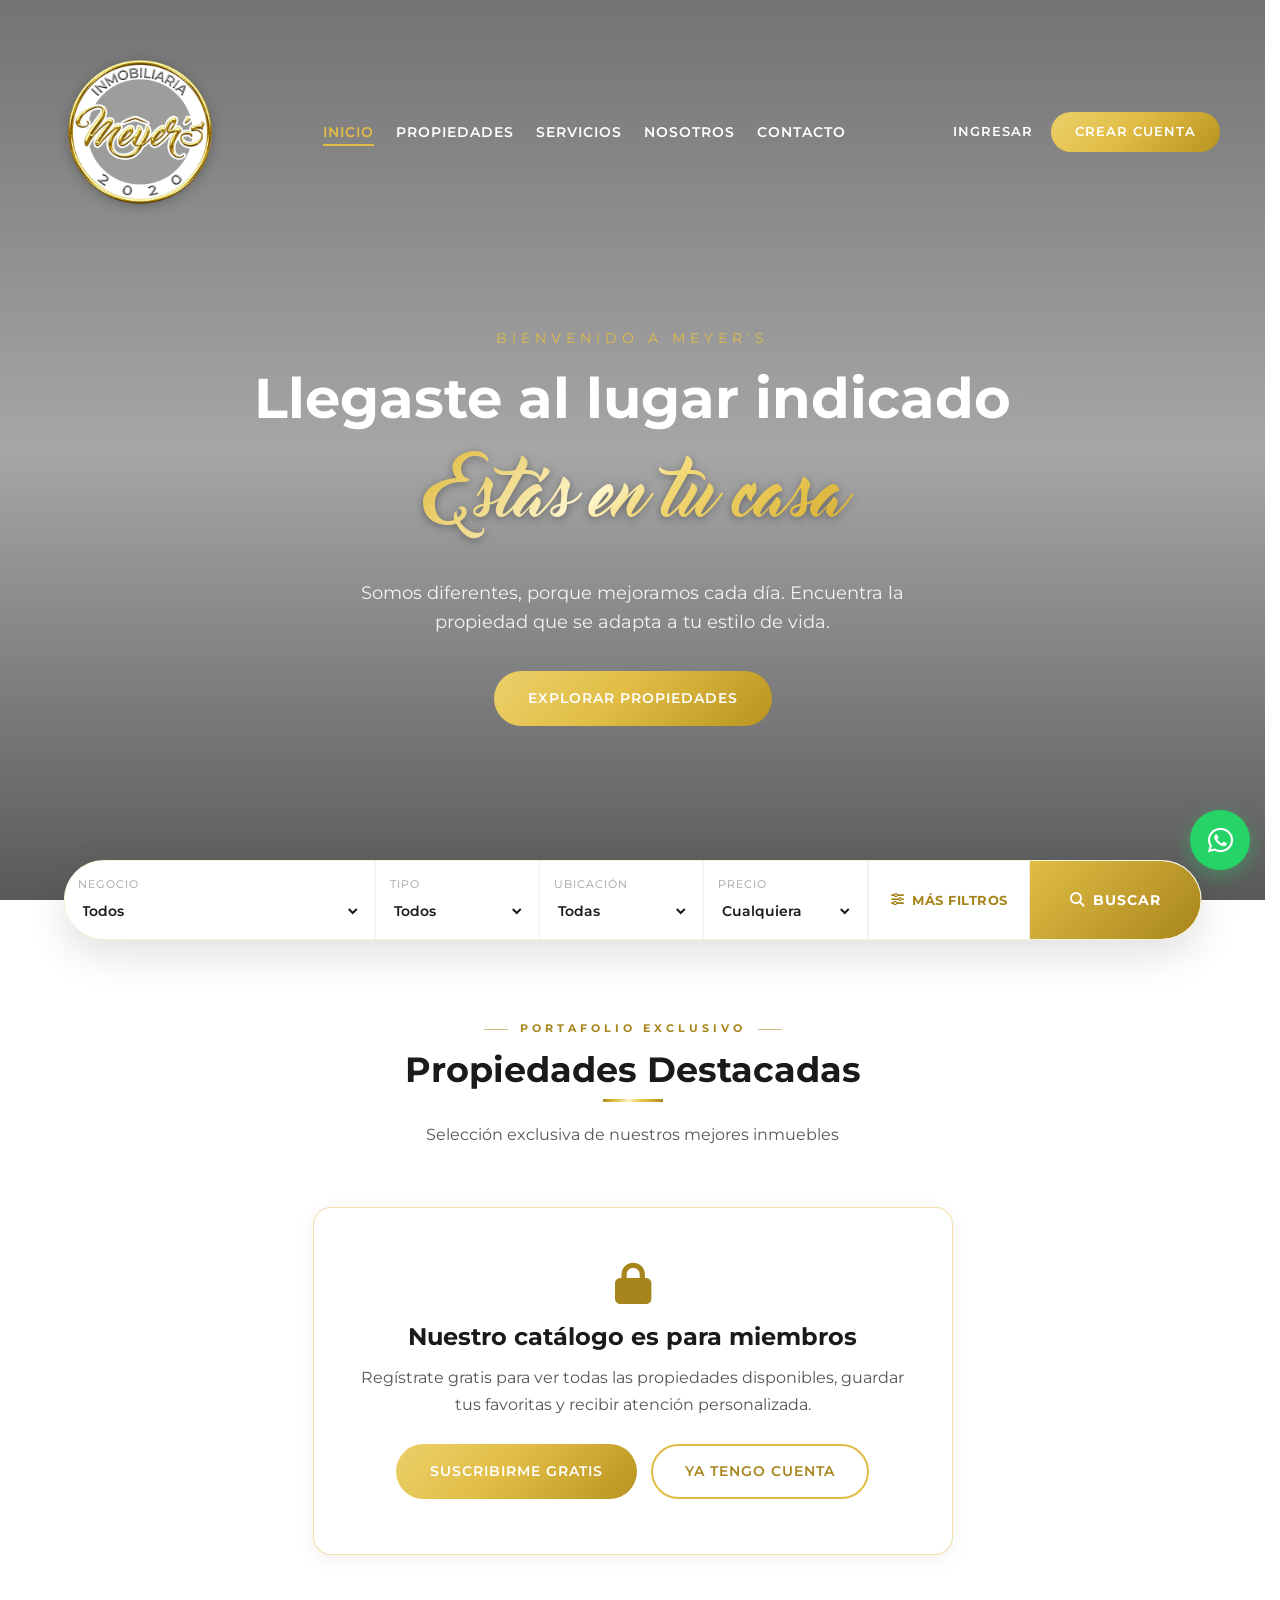
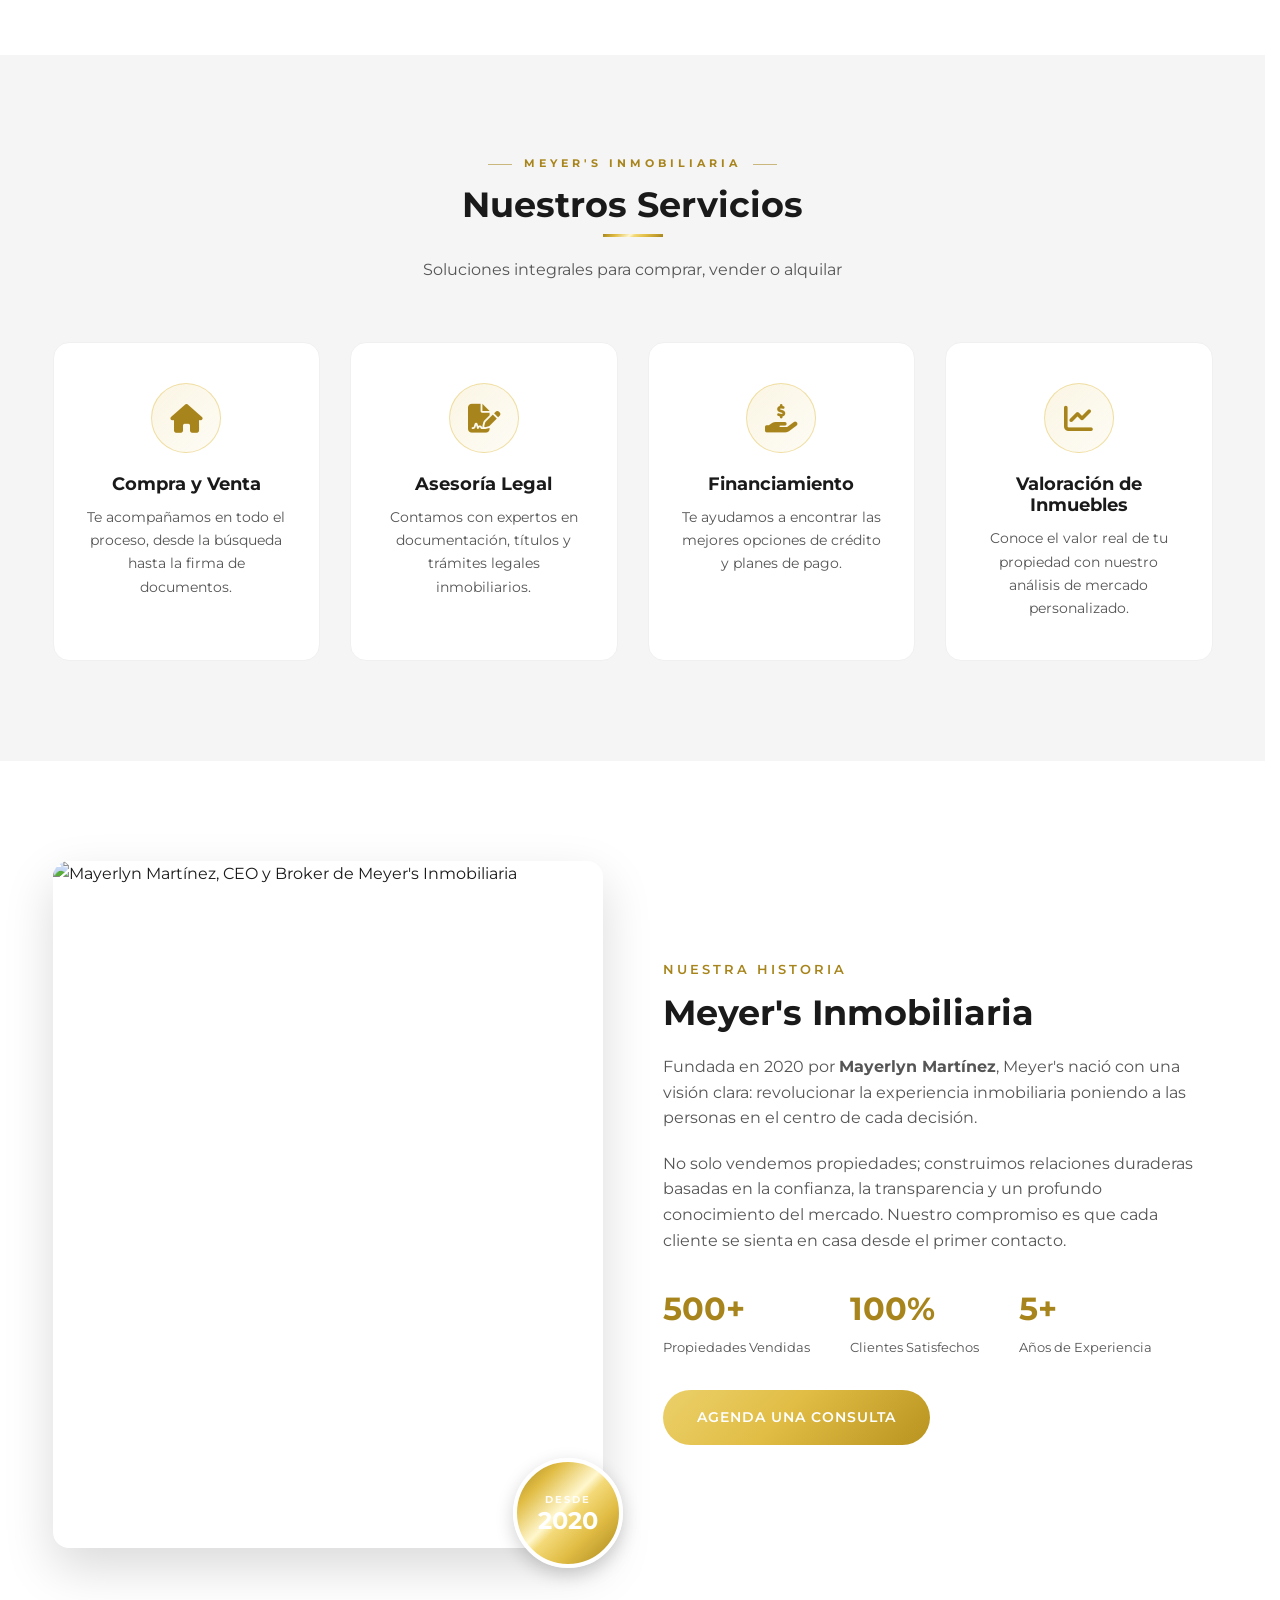
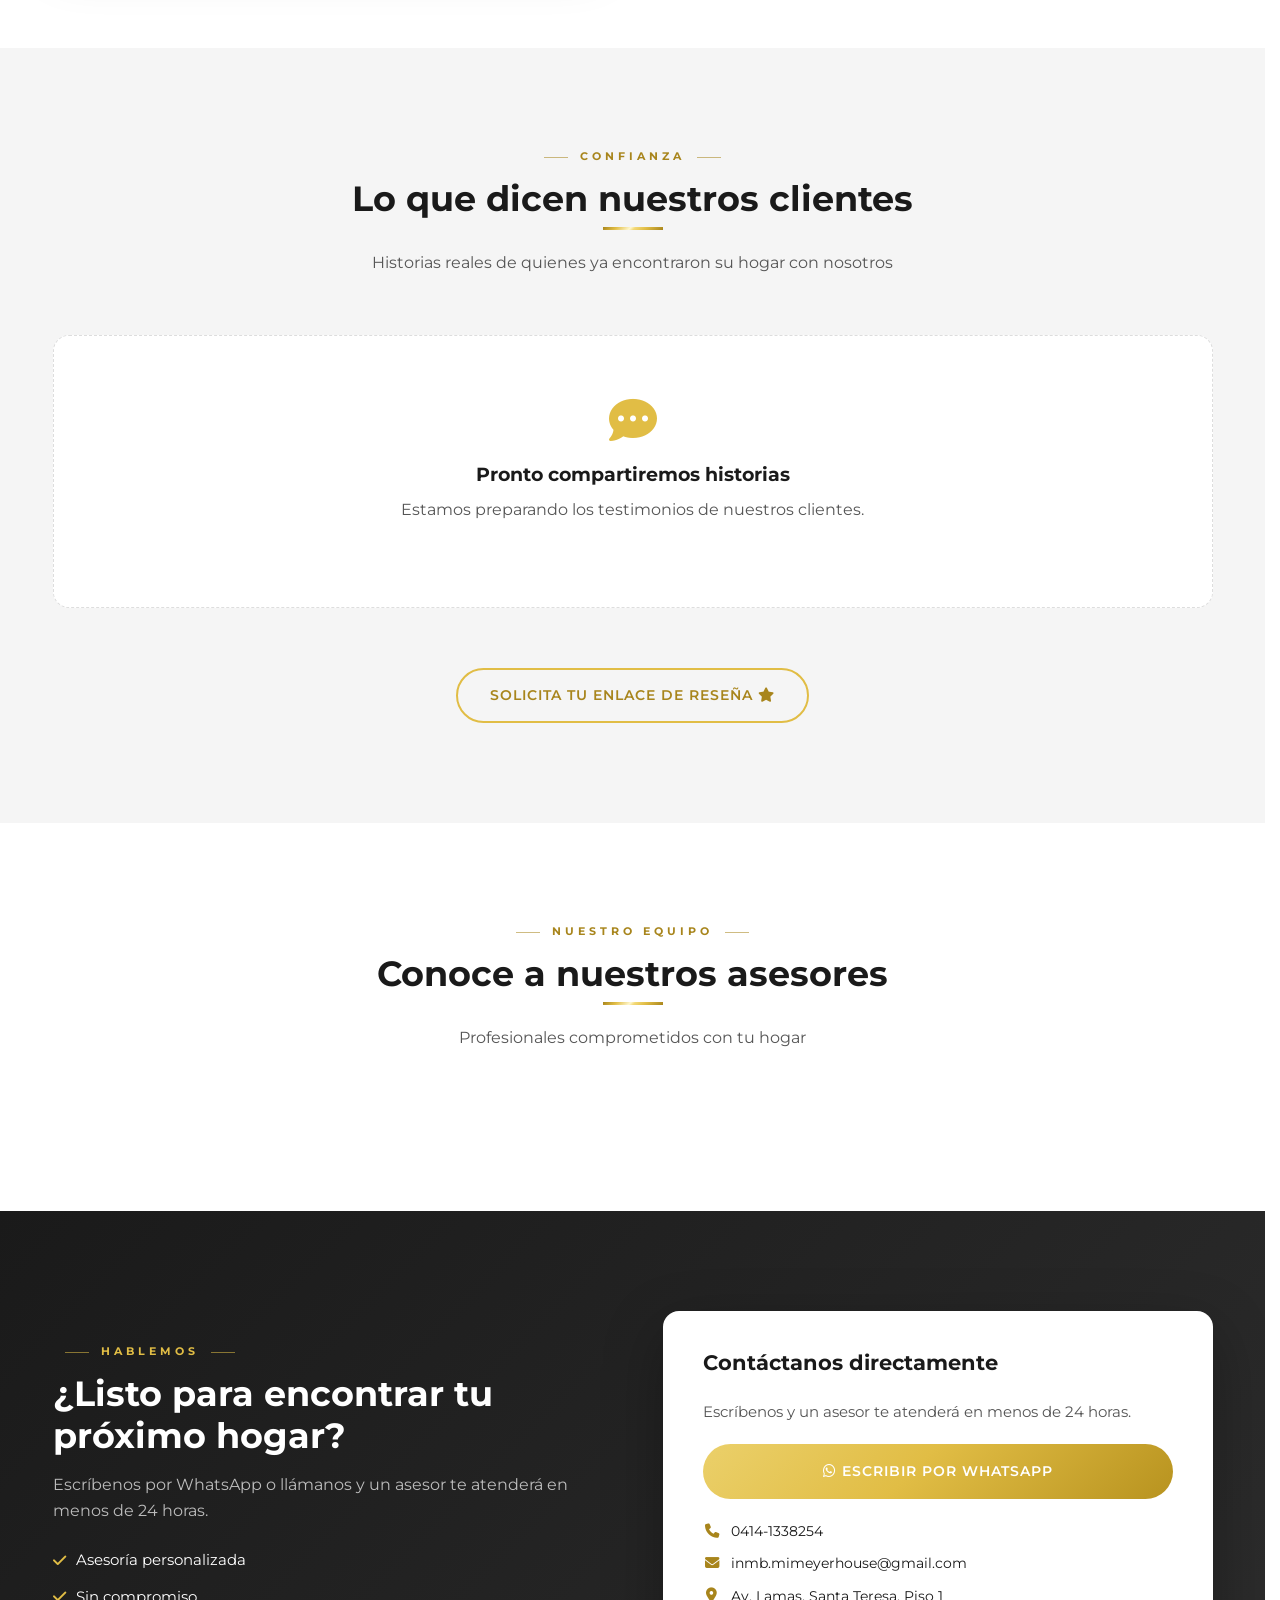
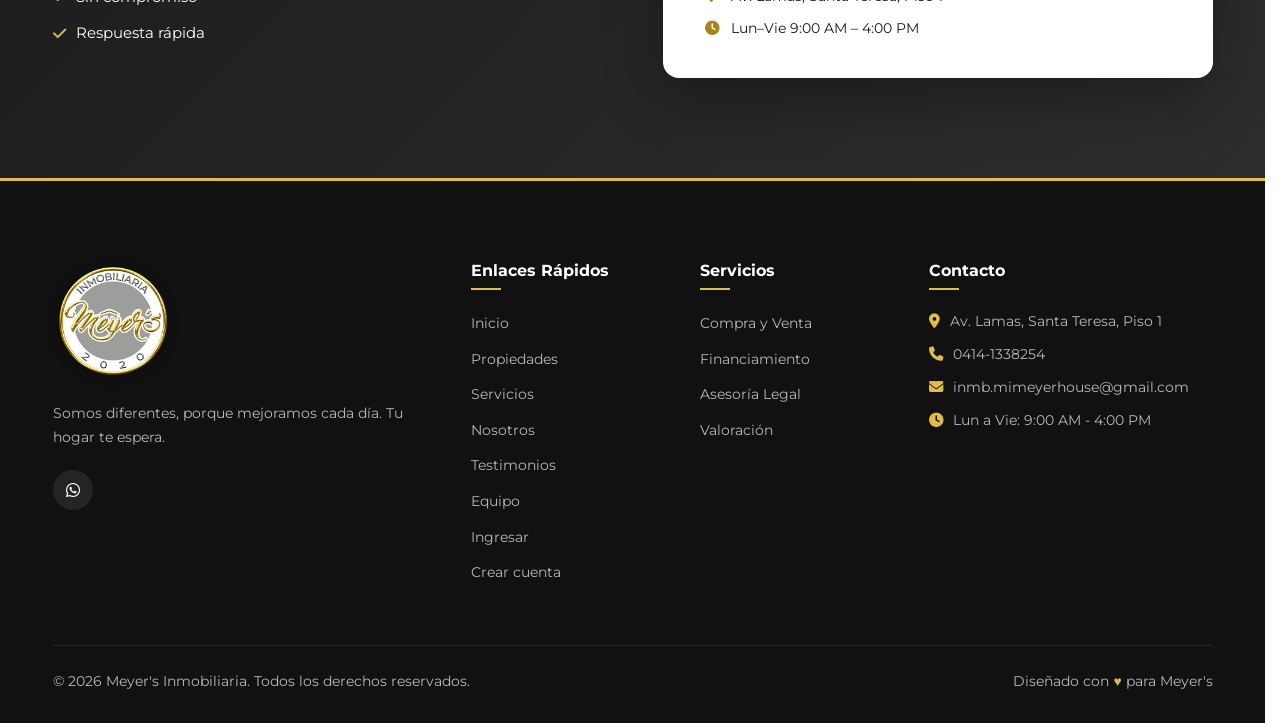
==== index.html @ 18fce507 "Filtro Negocio: mostrar el texto completo 'Alquiler con opcion a compra' sin cortes" ====
<!DOCTYPE html>
<html lang="es">
<head>
    <meta charset="UTF-8">
    <meta name="viewport" content="width=device-width, initial-scale=1.0">
    <meta name="theme-color" content="#1A1A1A">
    <meta name="description" id="metaDescription" content="Meyer's Inmobiliaria — Somos diferentes, porque mejoramos cada día. Compra, venta y alquiler de propiedades con asesoría personalizada, financiamiento y valoración de inmuebles.">
    <meta name="author" content="Meyer's Inmobiliaria">

    <!-- Open Graph / vista previa al compartir (WhatsApp, redes) -->
    <meta property="og:type" content="website">
    <meta property="og:site_name" content="Meyer's Inmobiliaria">
    <meta property="og:title" id="ogTitle" content="Meyer's Inmobiliaria | Bienes Raíces">
    <meta property="og:description" id="ogDescription" content="Encuentra la propiedad que se adapta a tu estilo de vida. Asesoría personalizada y respuesta en menos de 24 horas.">
    <meta property="og:locale" content="es_VE">
    <meta property="og:url" content="https://meyers-mu.vercel.app/">
    <meta property="og:image" content="https://meyers-mu.vercel.app/img/og-image.png">
    <meta property="og:image:width" content="1200">
    <meta property="og:image:height" content="630">
    <meta property="og:image:alt" content="Meyer's Inmobiliaria">
    <meta name="twitter:card" content="summary_large_image">
    <meta name="twitter:title" content="Meyer's Inmobiliaria | Bienes Raíces">
    <meta name="twitter:description" content="Encuentra la propiedad que se adapta a tu estilo de vida.">
    <meta name="twitter:image" content="https://meyers-mu.vercel.app/img/og-image.png">
    <link rel="canonical" href="https://meyers-mu.vercel.app/">

    <title>Meyer's Inmobiliaria | Bienes Raíces</title>

    <!-- Favicon y app instalable (PWA) -->
    <link rel="icon" type="image/png" href="img/favicon.png">
    <link rel="apple-touch-icon" href="img/apple-touch-icon.png">
    <link rel="manifest" href="manifest.json">
    <meta name="mobile-web-app-capable" content="yes">
    <meta name="apple-mobile-web-app-capable" content="yes">
    <meta name="apple-mobile-web-app-status-bar-style" content="black-translucent">
    <meta name="apple-mobile-web-app-title" content="Meyer's">

    <!-- Rendimiento: precargar fuente e imagen principal -->
    <link rel="preload" href="fonts/Montserrat-Variable.woff2" as="font" type="font/woff2" crossorigin>
    <link rel="preload" href="fonts/MasterOfBreak.ttf" as="font" type="font/ttf" crossorigin>
    <link rel="preload" as="image" href="https://images.unsplash.com/photo-1600596542815-ffad4c1539a9?auto=format&fit=crop&w=1920&q=80">

    <!-- Tipografías locales de marca: Master Of Break + Montserrat (ver styles.css) -->

    <!-- Iconos de Font Awesome -->
    <link rel="stylesheet" href="https://cdnjs.cloudflare.com/ajax/libs/font-awesome/6.4.0/css/all.min.css">

    <link rel="stylesheet" href="styles.css">
    <link rel="stylesheet" href="app.css">
</head>
<body>

    <a class="skip-link" href="#inicio">Saltar al contenido principal</a>

    <!-- ==================== NAVEGACIÓN ==================== -->
    <nav class="navbar" id="navbar" aria-label="Navegación principal">
        <div class="nav-container">
            <a href="#inicio" class="nav-logo" aria-label="Meyer's Inmobiliaria - Inicio">
                <img src="img/logo-meyer.png" alt="" class="brand-badge" width="64" height="64">
            </a>
            <ul class="nav-menu" id="navMenu">
                <li><a href="#inicio" class="nav-link">Inicio</a></li>
                <li><a href="#propiedades" class="nav-link">Propiedades</a></li>
                <li><a href="#servicios" class="nav-link">Servicios</a></li>
                <li><a href="#nosotros" class="nav-link">Nosotros</a></li>
                <li><a href="#contacto" class="nav-link">Contacto</a></li>
            </ul>
            <div class="nav-actions">
                <div id="authArea">
                    <a class="nav-auth-link" href="login.html">Ingresar</a>
                    <a class="nav-auth-link nav-auth-primary" href="registro.html">Crear cuenta</a>
                </div>
                <button class="hamburger" id="hamburger" aria-label="Abrir menú" aria-controls="navMenu" aria-expanded="false">
                    <span></span><span></span><span></span>
                </button>
            </div>
        </div>
    </nav>
    <script>
        /* Evita el "pestañeo" del botón Crear cuenta si ya hay sesión iniciada */
        try {
            var _claves = Object.keys(sessionStorage).concat(Object.keys(localStorage));
            if (_claves.some(function (k) { return k.indexOf('-auth-token') > -1; })) {
                var _area = document.getElementById('authArea');
                if (_area) _area.innerHTML = '';
            }
        } catch (e) { /* ignorar */ }
    </script>
    <div class="nav-overlay" id="navOverlay" hidden></div>

    <!-- ==================== HERO SECTION ==================== -->
    <header class="hero" id="inicio">
        <div class="hero-overlay"></div>
        <div class="hero-content">
            <p class="hero-subtitle" id="heroSubtitulo">Bienvenido a Meyer's</p>
            <h1 class="hero-title" id="heroTitulo">Llegaste al lugar indicado</h1>
            <p class="hero-slogan" id="heroSlogan">Estás en tu casa</p>
            <p class="hero-text" id="heroTexto">Somos diferentes, porque mejoramos cada día. Encuentra la propiedad que se adapta a tu estilo de vida.</p>
            <a href="#propiedades" class="btn btn-primary" id="heroCta">Explorar Propiedades</a>
        </div>

        <!-- Buscador Flotante -->
        <div class="search-container">
            <form class="search-form" id="searchForm" role="search" aria-label="Buscar propiedades">
                <div class="search-group">
                    <label for="operacion">Negocio</label>
                    <select id="operacion" name="operacion">
                        <option value="">Todos</option>
                        <option value="venta">Venta</option>
                        <option value="alquiler">Alquiler</option>
                        <option value="alquiler-con-opcion-a-compra">Alquiler con opción a compra</option>
                        <option value="traspaso">Traspaso</option>
                    </select>
                </div>
                <div class="search-group">
                    <label for="tipo">Tipo</label>
                    <select id="tipo" name="tipo">
                        <option value="">Todos</option>
                        <option value="casa">Casa</option>
                        <option value="apartamento">Apartamento</option>
                        <option value="terreno">Terreno</option>
                        <option value="local-comercial">Local Comercial</option>
                    </select>
                </div>
                <div class="search-group">
                    <label for="ubicacion">Ubicación</label>
                    <select id="ubicacion" name="ubicacion">
                        <option value="">Todas</option>
                    </select>
                </div>
                <div class="search-group">
                    <label for="precio">Precio</label>
                    <select id="precio" name="precio">
                        <option value="" data-min="" data-max="">Cualquiera</option>
                        <option value="hasta-50000" data-min="0" data-max="50000">Hasta $50,000</option>
                        <option value="50000-100000" data-min="50000" data-max="100000">$50,000 - $100,000</option>
                        <option value="100000-200000" data-min="100000" data-max="200000">$100,000 - $200,000</option>
                        <option value="200000-plus" data-min="200000" data-max="">Más de $200,000</option>
                    </select>
                </div>
                <button type="button" class="btn-more-filters" id="btnMoreFilters" aria-haspopup="dialog" aria-controls="filtersOverlay">
                    <i class="fas fa-sliders-h" aria-hidden="true"></i>
                    <span>Más filtros</span>
                    <span class="filters-badge" id="filtersBadge" hidden>0</span>
                </button>
                <button type="submit" class="btn btn-search">
                    <i class="fas fa-search" aria-hidden="true"></i> Buscar
                </button>
            </form>
        </div>
    </header>

    <!-- ==================== PROPIEDADES DESTACADAS ==================== -->
    <section class="section section-properties" id="propiedades">
        <div class="container">
            <div class="section-header reveal">
                <span class="brand-tag" id="propTag">Portafolio Exclusivo</span>
                <h2 class="section-title" id="propTitulo">Propiedades Destacadas</h2>
                <p class="section-subtitle" id="propSubtitulo">Selección exclusiva de nuestros mejores inmuebles</p>
            </div>

            <!-- Mensaje para visitantes sin cuenta -->
            <div class="catalog-gate" id="catalogGate" hidden>
                <i class="fas fa-lock" aria-hidden="true"></i>
                <h3>Nuestro catálogo es para miembros</h3>
                <p>Regístrate gratis para ver todas las propiedades disponibles, guardar tus favoritas y recibir atención personalizada.</p>
                <div class="catalog-gate-actions">
                    <a href="registro.html" class="btn btn-primary">Suscribirme gratis</a>
                    <a href="login.html" class="btn btn-outline">Ya tengo cuenta</a>
                </div>
            </div>

            <div class="results-bar" id="resultsBar">
                <p class="results-count" id="resultsCount" aria-live="polite"></p>
                <button type="button" class="btn-clear" id="clearFilters" hidden>
                    <i class="fas fa-times" aria-hidden="true"></i> Limpiar filtros
                </button>
            </div>

            <div class="properties-grid" id="propertiesGrid">
                <!-- Las tarjetas de propiedades se generan con JavaScript -->
            </div>

            <div class="section-footer" id="viewAllWrapper">
                <button type="button" class="btn btn-outline" id="viewAllBtn">Ver todas las propiedades</button>
            </div>
        </div>
    </section>

    <!-- ==================== SERVICIOS ==================== -->
    <section class="section section-alt" id="servicios">
        <div class="container">
            <div class="section-header reveal">
                <span class="brand-tag" id="servTag">Meyer's Inmobiliaria</span>
                <h2 class="section-title" id="servTitulo">Nuestros Servicios</h2>
                <p class="section-subtitle" id="servSubtitulo">Soluciones integrales para comprar, vender o alquilar</p>
            </div>

            <div class="services-grid" id="servicesGrid">
                <div class="service-card reveal">
                    <div class="service-icon"><i class="fas fa-home" aria-hidden="true"></i></div>
                    <h3>Compra y Venta</h3>
                    <p>Te acompañamos en todo el proceso, desde la búsqueda hasta la firma de documentos.</p>
                </div>
                <div class="service-card reveal">
                    <div class="service-icon"><i class="fas fa-file-signature" aria-hidden="true"></i></div>
                    <h3>Asesoría Legal</h3>
                    <p>Contamos con expertos en documentación, títulos y trámites legales inmobiliarios.</p>
                </div>
                <div class="service-card reveal">
                    <div class="service-icon"><i class="fas fa-hand-holding-usd" aria-hidden="true"></i></div>
                    <h3>Financiamiento</h3>
                    <p>Te ayudamos a encontrar las mejores opciones de crédito y planes de pago.</p>
                </div>
                <div class="service-card reveal">
                    <div class="service-icon"><i class="fas fa-chart-line" aria-hidden="true"></i></div>
                    <h3>Valoración de Inmuebles</h3>
                    <p>Conoce el valor real de tu propiedad con nuestro análisis de mercado personalizado.</p>
                </div>
            </div>
        </div>
    </section>

    <!-- ==================== NOSOTROS (CEO) ==================== -->
    <section class="section" id="nosotros">
        <div class="container">
            <div class="about-container">
                <div class="about-image reveal">
                    <!-- Reemplazar con foto de la CEO (Mayerlyn Martínez) -->
                    <img id="aboutImage" src="https://images.unsplash.com/photo-1573496359142-b8d87734a5a2?auto=format&fit=crop&w=800&q=80" alt="Mayerlyn Martínez, CEO y Broker de Meyer's Inmobiliaria" loading="lazy" decoding="async">
                    <div class="about-badge">
                        <span class="badge-label" id="aboutBadgeLabel">Desde</span>
                        <span class="badge-year" id="aboutBadgeYear">2020</span>
                    </div>
                </div>
                <div class="about-content reveal">
                    <span class="about-tag" id="aboutTag">Nuestra Historia</span>
                    <h2 class="section-title-left" id="aboutTitle">Meyer's Inmobiliaria</h2>
                    <div id="aboutText">
                        <p class="about-text">
                            Fundada en 2020 por <strong>Mayerlyn Martínez</strong>, Meyer's nació con una visión clara: revolucionar la experiencia inmobiliaria poniendo a las personas en el centro de cada decisión.
                        </p>
                        <p class="about-text">
                            No solo vendemos propiedades; construimos relaciones duraderas basadas en la confianza, la transparencia y un profundo conocimiento del mercado. Nuestro compromiso es que cada cliente se sienta en casa desde el primer contacto.
                        </p>
                    </div>
                    <div class="about-stats">
                        <div class="stat">
                            <span class="stat-number" id="stat1Numero">500+</span>
                            <span class="stat-label" id="stat1Etiqueta">Propiedades Vendidas</span>
                        </div>
                        <div class="stat">
                            <span class="stat-number" id="stat2Numero">100%</span>
                            <span class="stat-label" id="stat2Etiqueta">Clientes Satisfechos</span>
                        </div>
                        <div class="stat">
                            <span class="stat-number" id="stat3Numero">5+</span>
                            <span class="stat-label" id="stat3Etiqueta">Años de Experiencia</span>
                        </div>
                    </div>
                    <a href="#contacto" class="btn btn-primary">Agenda una consulta</a>
                </div>
            </div>
        </div>
    </section>

    <!-- ==================== TESTIMONIOS ==================== -->
    <section class="section section-alt" id="testimonios">
        <div class="container">
            <div class="section-header reveal">
                <span class="brand-tag" id="testTag">Confianza</span>
                <h2 class="section-title" id="testTitulo">Lo que dicen nuestros clientes</h2>
                <p class="section-subtitle" id="testSubtitulo">Historias reales de quienes ya encontraron su hogar con nosotros</p>
            </div>
            <div class="testimonials-slider" id="testimonialsSlider" aria-label="Testimonios de clientes">
                <!-- Testimonios generados con JS -->
            </div>
            <div class="slider-dots" id="sliderDots"></div>
            <div class="testimonials-cta">
                <a href="#" data-whatsapp-resena class="btn btn-outline" target="_blank" rel="noopener">Solicita tu enlace de reseña <i class="fas fa-star" aria-hidden="true"></i></a>
            </div>
        </div>
    </section>

    <!-- ==================== EQUIPO ==================== -->
    <section class="section" id="equipo">
        <div class="container">
            <div class="section-header reveal">
                <span class="brand-tag" id="teamTag">Nuestro Equipo</span>
                <h2 class="section-title" id="teamTitulo">Conoce a nuestros asesores</h2>
                <p class="section-subtitle" id="teamSubtitulo">Profesionales comprometidos con tu hogar</p>
            </div>
            <div class="team-grid" id="equipoGrid"></div>
        </div>
    </section>

    <!-- ==================== CTA CONTACTO ==================== -->
    <section class="section section-cta" id="contacto">
        <div class="container">
            <div class="cta-container">
                <div class="cta-content reveal">
                    <span class="brand-tag on-dark" id="ctaTag">Hablemos</span>
                    <h2 class="cta-title" id="ctaTitulo">¿Listo para encontrar tu próximo hogar?</h2>
                    <p class="cta-text" id="ctaTexto">Escríbenos por WhatsApp o llámanos y un asesor te atenderá en menos de 24 horas.</p>
                    <ul class="cta-benefits">
                        <li><i class="fas fa-check" aria-hidden="true"></i> Asesoría personalizada</li>
                        <li><i class="fas fa-check" aria-hidden="true"></i> Sin compromiso</li>
                        <li><i class="fas fa-check" aria-hidden="true"></i> Respuesta rápida</li>
                    </ul>
                </div>
                <div class="cta-form-wrapper reveal">
                    <div class="contact-form contact-direct">
                        <h3>Contáctanos directamente</h3>
                        <p class="contact-direct-text">Escríbenos y un asesor te atenderá en menos de 24 horas.</p>
                        <a href="#" class="btn btn-primary btn-block" data-whatsapp>
                            <i class="fab fa-whatsapp" aria-hidden="true"></i> Escribir por WhatsApp
                        </a>
                        <div class="contact-direct-links">
                            <a href="#" data-phone><i class="fas fa-phone" aria-hidden="true"></i> <span id="contactoTelefono">0414-1338254</span></a>
                            <a href="#" data-email><i class="fas fa-envelope" aria-hidden="true"></i> <span id="contactoEmail">inmb.mimeyerhouse@gmail.com</span></a>
                            <p><i class="fas fa-location-dot" aria-hidden="true"></i> <span id="contactoDireccion">Av. Lamas, Santa Teresa, Piso 1</span></p>
                            <p><i class="fas fa-clock" aria-hidden="true"></i> <span id="contactoHorario">Lun–Vie 9:00 AM – 4:00 PM</span></p>
                        </div>
                    </div>
                </div>
            </div>
        </div>
    </section>

    <!-- ==================== FOOTER ==================== -->
    <footer class="footer">
        <div class="container">
            <div class="footer-grid">
                <div class="footer-col">
                    <div class="footer-logo">
                        <img src="img/logo-meyer.png" alt="Meyer's Inmobiliaria" class="brand-badge brand-badge--footer" width="120" height="120" loading="lazy" decoding="async">
                    </div>
                    <p class="footer-desc" id="footerDesc">Somos diferentes, porque mejoramos cada día. Tu hogar te espera.</p>
                    <div class="social-links">
                        <a href="#" aria-label="Instagram" rel="noopener" id="socialInstagram" hidden><i class="fab fa-instagram" aria-hidden="true"></i></a>
                        <a href="#" aria-label="Facebook" rel="noopener" id="socialFacebook" hidden><i class="fab fa-facebook-f" aria-hidden="true"></i></a>
                        <a href="#" aria-label="WhatsApp" rel="noopener" id="socialWhatsapp" data-whatsapp><i class="fab fa-whatsapp" aria-hidden="true"></i></a>
                        <a href="#" aria-label="LinkedIn" rel="noopener" id="socialLinkedin" hidden><i class="fab fa-linkedin-in" aria-hidden="true"></i></a>
                    </div>
                </div>
                <div class="footer-col">
                    <h4>Enlaces Rápidos</h4>
                    <ul>
                        <li><a href="#inicio">Inicio</a></li>
                        <li><a href="#propiedades">Propiedades</a></li>
                        <li><a href="#servicios">Servicios</a></li>
                        <li><a href="#nosotros">Nosotros</a></li>
                        <li><a href="#testimonios">Testimonios</a></li>
                        <li><a href="#equipo">Equipo</a></li>
                        <li><a href="login.html">Ingresar</a></li>
                        <li><a href="registro.html">Crear cuenta</a></li>
                    </ul>
                </div>
                <div class="footer-col">
                    <h4>Servicios</h4>
                    <ul>
                        <li><a href="#servicios">Compra y Venta</a></li>
                        <li><a href="#servicios">Financiamiento</a></li>
                        <li><a href="#servicios">Asesoría Legal</a></li>
                        <li><a href="#servicios">Valoración</a></li>
                    </ul>
                </div>
                <div class="footer-col">
                    <h4>Contacto</h4>
                    <ul class="footer-contact">
                        <li><i class="fas fa-map-marker-alt" aria-hidden="true"></i> <span id="footerDireccion">Av. Lamas, Santa Teresa, Piso 1</span></li>
                        <li><i class="fas fa-phone" aria-hidden="true"></i> <a href="tel:+584141338254" data-phone id="footerTelefono">0414-1338254</a></li>
                        <li><i class="fas fa-envelope" aria-hidden="true"></i> <a href="mailto:inmb.mimeyerhouse@gmail.com" data-email id="footerEmail">inmb.mimeyerhouse@gmail.com</a></li>
                        <li><i class="fas fa-clock" aria-hidden="true"></i> <span id="footerHorario">Lun a Vie: 9:00 AM - 4:00 PM</span></li>
                    </ul>
                </div>
            </div>
            <div class="footer-bottom">
                <p>&copy; <span id="year">2026</span> Meyer's Inmobiliaria. Todos los derechos reservados.</p>
                <p>Diseñado con <span class="heart" aria-label="amor">&hearts;</span> para Meyer's</p>
            </div>
        </div>
    </footer>

    <!-- Botón Flotante de WhatsApp -->
    <a href="https://wa.me/584141338254" class="whatsapp-float" target="_blank" rel="noopener noreferrer" aria-label="Contactar por WhatsApp" data-whatsapp>
        <i class="fab fa-whatsapp" aria-hidden="true"></i>
    </a>

    <!-- Botón Flotante de Favoritos -->
    <a href="cuenta.html" class="favorites-float" id="favoritesFloat" hidden aria-label="Ver mis favoritos">
        <i class="fas fa-heart" aria-hidden="true"></i>
        <span class="fav-count" id="favCount">0</span>
    </a>

    <!-- Botón Volver Arriba -->
    <button type="button" class="back-to-top" id="backToTop" aria-label="Volver arriba" hidden>
        <i class="fas fa-arrow-up" aria-hidden="true"></i>
    </button>

    <!-- ==================== MODAL DE PROPIEDAD ==================== -->
    <div class="modal-overlay" id="propertyModal" hidden>
        <div class="modal" role="dialog" aria-modal="true" aria-labelledby="modalTitle">
            <button type="button" class="modal-close" id="modalClose" aria-label="Cerrar detalle de la propiedad">
                <i class="fas fa-times" aria-hidden="true"></i>
            </button>
            <div class="modal-body" id="modalBody"></div>
        </div>
    </div>

    <!-- ==================== MODAL DE FILTROS AVANZADOS ==================== -->
    <div class="filters-overlay" id="filtersOverlay" hidden>
        <div class="filters-modal" role="dialog" aria-modal="true" aria-labelledby="filtersTitle">
            <button type="button" class="filters-close" id="filtersClose" aria-label="Cerrar filtros">
                <i class="fas fa-times" aria-hidden="true"></i>
            </button>
            <span class="filters-tag">Búsqueda avanzada</span>
            <h2 id="filtersTitle">Más filtros</h2>
            <p class="filters-sub">Todos son opcionales. Elige solo lo que necesites.</p>

            <div class="filters-grid">
                <div class="filters-field">
                    <label for="zona">Zona</label>
                    <select id="zona"><option value="">Cualquiera</option></select>
                </div>
                <div class="filters-field">
                    <label for="habitaciones">Habitaciones</label>
                    <select id="habitaciones">
                        <option value="">Cualquiera</option>
                        <option value="1">1 o más</option>
                        <option value="2">2 o más</option>
                        <option value="3">3 o más</option>
                        <option value="4">4 o más</option>
                    </select>
                </div>
                <div class="filters-field">
                    <label for="banos">Baños</label>
                    <select id="banos">
                        <option value="">Cualquiera</option>
                        <option value="1">1 o más</option>
                        <option value="2">2 o más</option>
                        <option value="3">3 o más</option>
                    </select>
                </div>
                <div class="filters-field">
                    <label for="area">Área (m²)</label>
                    <select id="area">
                        <option value="">Cualquiera</option>
                        <option value="0-80" data-min="0" data-max="80">Hasta 80 m²</option>
                        <option value="80-120" data-min="80" data-max="120">80 – 120 m²</option>
                        <option value="120-200" data-min="120" data-max="200">120 – 200 m²</option>
                        <option value="200-500" data-min="200" data-max="500">200 – 500 m²</option>
                        <option value="500-plus" data-min="500" data-max="">Más de 500 m²</option>
                    </select>
                </div>
                <div class="filters-field">
                    <label for="caracteristica">Característica</label>
                    <select id="caracteristica"><option value="">Cualquiera</option></select>
                </div>
                <div class="filters-field">
                    <label for="orden">Ordenar por</label>
                    <select id="orden">
                        <option value="">Más recientes</option>
                        <option value="precio-asc">Precio: menor a mayor</option>
                        <option value="precio-desc">Precio: mayor a menor</option>
                        <option value="area-desc">Área: mayor a menor</option>
                    </select>
                </div>
                <label class="filters-check">
                    <input type="checkbox" id="soloDestacadas">
                    <span>Solo propiedades destacadas</span>
                </label>
            </div>

            <div class="filters-actions">
                <button type="button" class="btn btn-outline" id="filtersClear">Limpiar filtros</button>
                <button type="button" class="btn btn-primary" id="filtersApply">Aplicar filtros</button>
            </div>
        </div>
    </div>

    <noscript>
        <p style="padding: 100px 20px; text-align: center; font-family: sans-serif;">
            Para ver las propiedades necesitas activar JavaScript en tu navegador.
        </p>
    </noscript>

    <script src="https://cdn.jsdelivr.net/npm/@supabase/supabase-js@2/dist/umd/supabase.js" defer></script>
    <script src="config.js" defer></script>
    <script src="supabase-client.js" defer></script>
    <script src="auth.js" defer></script>
    <script src="script.js" defer></script>
</body>
</html>
---- styles.css ----
/* ============================================
   MEYER'S REAL ESTATE — HOJA DE ESTILOS
   Paleta y tipografías según el Manual de Identidad
   ============================================ */

/* ============================================
   VARIABLES DE MARCA
   ============================================ */
:root {
    /* ===== Colores de identidad (Manual de Identidad) ===== */
    --gold: #E1BD45;           /* Dorado principal */
    --off-white: #F5F5F5;      /* Blanco roto */
    --silver: #9D9D9C;         /* Plateado */

    /* Tonos derivados del dorado (cromado y contraste) */
    --gold-light: #F7EA9E;
    --gold-dark: #A8851C;

    /* Neutros base */
    --white: #FFFFFF;
    --dark: #1A1A1A;           /* Casi negro para textos */
    --gray-text: #555555;      /* Gris para párrafos */

    /* Estado */
    --green: #2ecc71;

    /* ===== Efecto cromado dorado (Manual de Identidad) ===== */
    --chrome-gold: linear-gradient(135deg, #A8851C 0%, #E1BD45 22%, #FFF7CE 45%, #F3D978 52%, #E1BD45 70%, #A8851C 100%);

    /* ===== Tipografías (Manual: Master Of Break + Montserrat) ===== */
    --font-script: 'Master Of Break', cursive; /* Principal */
    --font-body: 'Montserrat', sans-serif;                    /* Secundaria */

    /* Espaciado */
    --section-padding: 100px 0;
    --container-width: 1200px;

    /* Transiciones */
    --transition: all 0.35s cubic-bezier(0.4, 0, 0.2, 1);
    --shadow-sm: 0 5px 20px rgba(0, 0, 0, 0.06);
    --shadow-md: 0 15px 40px rgba(0, 0, 0, 0.12);
    --shadow-lg: 0 25px 60px rgba(0, 0, 0, 0.18);
}

/* ============================================
   TIPOGRAFÍAS DE MARCA (archivos locales)
   Principal: Master Of Break · Secundaria: Montserrat
   ============================================ */
@font-face {
    font-family: 'Master Of Break';
    src: url('fonts/MasterOfBreak.ttf') format('truetype');
    font-display: swap;
}

@font-face {
    font-family: 'Montserrat';
    src: url('fonts/Montserrat-Variable.woff2') format('woff2'),
         url('fonts/Montserrat-Variable.ttf') format('truetype');
    font-weight: 100 900;
    font-display: swap;
}

/* ============================================
   RESET Y ESTILOS BASE
   ============================================ */
*,
*::before,
*::after {
    margin: 0;
    padding: 0;
    box-sizing: border-box;
}

html {
    scroll-behavior: smooth;
    scrollbar-gutter: stable;
    scroll-padding-top: 110px;
    -webkit-text-size-adjust: 100%;
}

body {
    font-family: var(--font-body);
    color: var(--dark);
    background-color: var(--white);
    line-height: 1.6;
    overflow-x: hidden;
}

body.no-scroll {
    overflow: hidden;
}

img {
    max-width: 100%;
    display: block;
}

a {
    text-decoration: none;
    color: inherit;
}

ul {
    list-style: none;
}

button {
    font-family: inherit;
}

/* El atributo hidden debe ganar a los display de los componentes */
[hidden] {
    display: none !important;
}

.container {
    max-width: var(--container-width);
    margin: 0 auto;
    padding: 0 20px;
}

/* Accesibilidad: texto solo para lectores de pantalla */
.sr-only {
    position: absolute;
    width: 1px;
    height: 1px;
    padding: 0;
    margin: -1px;
    overflow: hidden;
    clip: rect(0, 0, 0, 0);
    white-space: nowrap;
    border: 0;
}

/* Accesibilidad: foco visible */
:focus-visible {
    outline: 3px solid var(--gold-dark);
    outline-offset: 3px;
    border-radius: 4px;
}

.skip-link {
    position: absolute;
    top: -100px;
    left: 20px;
    z-index: 2000;
    background: var(--dark);
    color: var(--white);
    padding: 12px 20px;
    border-radius: 0 0 10px 10px;
    transition: top 0.2s ease;
}

.skip-link:focus {
    top: 0;
}

/* ============================================
   TIPOGRAFÍA
   ============================================ */
h1, h2, h3, h4 {
    font-family: var(--font-body);
    font-weight: 700;
    line-height: 1.2;
}

/* ============================================
   BOTONES
   ============================================ */
.btn {
    display: inline-block;
    padding: 14px 32px;
    font-family: var(--font-body);
    font-weight: 600;
    font-size: 0.9rem;
    text-transform: uppercase;
    letter-spacing: 1px;
    border-radius: 50px;
    cursor: pointer;
    transition: var(--transition);
    border: 2px solid transparent;
    text-align: center;
}

.btn-primary {
    background: linear-gradient(135deg, #EBD06A 0%, var(--gold) 45%, #B8931F 100%);
    background-origin: border-box;
    color: var(--white);
    box-shadow: none;
}

.btn-primary:hover {
    transform: translateY(-3px);
    box-shadow: 0 6px 16px rgba(0, 0, 0, 0.14);
}

.btn-primary:disabled {
    opacity: 0.75;
    cursor: not-allowed;
    transform: none;
}

.btn-outline {
    background: transparent;
    color: var(--gold-dark);
    border: 2px solid var(--gold);
}

.btn-outline:hover {
    background: var(--gold);
    color: var(--white);
}

.btn-block {
    display: block;
    width: 100%;
}

/* ============================================
   LOGO DE MARCA (insignia circular)
   ============================================ */
.brand-badge {
    width: 160px;
    height: 160px;
    display: block;
    object-fit: contain;
    filter: drop-shadow(0 2px 6px rgba(0, 0, 0, 0.25));
    transition: width 0.3s ease, height 0.3s ease;
}

/* Al hacer scroll el logo se reduce para no pegar con el borde inferior */
.navbar.scrolled .brand-badge {
    width: 76px;
    height: 76px;
}

.brand-badge--footer {
    width: 120px;
    height: 120px;
}

/* ============================================
   NAVBAR
   ============================================ */
.navbar {
    position: fixed;
    top: 0;
    left: 0;
    width: 100%;
    z-index: 1000;
    padding: 52px 0 18px;
    transition: var(--transition);
}

.navbar.scrolled {
    background: rgba(255, 255, 255, 0.98);
    -webkit-backdrop-filter: blur(10px);
    backdrop-filter: blur(10px);
    padding: 8px 0;
    box-shadow: 0 2px 20px rgba(0, 0, 0, 0.08);
}

.nav-container {
    max-width: var(--container-width);
    margin: 0 auto;
    padding: 0 20px;
    display: flex;
    justify-content: space-between;
    align-items: center;
    gap: 20px;
}

.nav-logo {
    display: flex;
    flex-direction: column;
    line-height: 1;
}

.nav-menu {
    display: flex;
    gap: 35px;
}

.nav-link {
    font-size: 0.85rem;
    font-weight: 600;
    text-transform: uppercase;
    letter-spacing: 1px;
    color: var(--white);
    transition: var(--transition);
    position: relative;
    padding-bottom: 4px;
    white-space: nowrap;
}

.navbar.scrolled .nav-link {
    color: var(--dark);
}

.nav-link::after {
    content: '';
    position: absolute;
    bottom: -2px;
    left: 0;
    width: 0;
    height: 2px;
    background: var(--gold);
    transition: var(--transition);
}

.nav-link:hover::after,
.nav-link.active::after {
    width: 100%;
}

.nav-link:hover,
.nav-link.active {
    color: var(--gold);
}

.navbar.scrolled .nav-link.active {
    color: var(--gold-dark);
}

.nav-actions {
    display: flex;
    align-items: center;
    gap: 28px;
}

.hamburger {
    display: none;
    flex-direction: column;
    gap: 5px;
    background: none;
    border: none;
    cursor: pointer;
    padding: 5px;
}

.hamburger span {
    width: 25px;
    height: 2px;
    background: var(--white);
    transition: var(--transition);
    transform-origin: center;
}

.navbar.scrolled .hamburger span {
    background: var(--dark);
}

/* Animación de la hamburguesa a "X" */
.hamburger.active span:nth-child(1) {
    transform: translateY(7px) rotate(45deg);
}

.hamburger.active span:nth-child(2) {
    opacity: 0;
}

.hamburger.active span:nth-child(3) {
    transform: translateY(-7px) rotate(-45deg);
}

.nav-overlay {
    position: fixed;
    inset: 0;
    background: rgba(0, 0, 0, 0.5);
    z-index: 998;
    opacity: 0;
    transition: opacity 0.3s ease;
}

.nav-overlay.active {
    opacity: 1;
}

/* ============================================
   HERO SECTION
   ============================================ */
.hero {
    min-height: 100vh;
    min-height: 100svh;
    background: url('https://images.unsplash.com/photo-1600596542815-ffad4c1539a9?auto=format&fit=crop&w=1920&q=80') center/cover no-repeat;
    position: relative;
    display: flex;
    flex-direction: column;
    justify-content: center;
    align-items: center;
    text-align: center;
    padding: 240px 0 80px;
}

.hero-overlay {
    position: absolute;
    inset: 0;
    background: linear-gradient(to bottom, rgba(0, 0, 0, 0.55) 0%, rgba(0, 0, 0, 0.35) 50%, rgba(0, 0, 0, 0.65) 100%);
}

.hero-content {
    position: relative;
    z-index: 2;
    max-width: 800px;
    padding: 0 20px;
    animation: fadeInUp 1s ease;
}

.hero-subtitle {
    font-size: 0.9rem;
    text-transform: uppercase;
    letter-spacing: 5px;
    color: var(--gold);
    margin-bottom: 15px;
}

.hero-title {
    font-family: var(--font-body);
    font-size: clamp(2rem, 5vw, 3.5rem);
    font-weight: 700;
    color: var(--white);
    margin-bottom: 10px;
}

.hero-slogan {
    font-family: var(--font-script);
    font-size: clamp(2rem, 6vw, 4.2rem);
    background: var(--chrome-gold);
    -webkit-background-clip: text;
    background-clip: text;
    -webkit-text-fill-color: transparent;
    color: transparent;
    filter: drop-shadow(0 2px 4px rgba(0, 0, 0, 0.35));
    margin-bottom: 20px;
    line-height: 1.4;
    padding: 0.1em 0.15em 0.25em;
}

.hero-text {
    font-size: 1.1rem;
    color: rgba(255, 255, 255, 0.9);
    margin-bottom: 35px;
    max-width: 600px;
    margin-left: auto;
    margin-right: auto;
}

/* Buscador Flotante */
.search-container {
    position: absolute;
    bottom: -40px;
    left: 50%;
    transform: translateX(-50%);
    width: 90%;
    max-width: 1200px;
    z-index: 10;
}

.search-form {
    display: grid;
    grid-template-columns: 1.9fr 1fr 1fr 1fr auto auto;
    gap: 0;
    background: var(--white);
    border-radius: 60px;
    box-shadow: var(--shadow-md);
    overflow: hidden;
    border: 1px solid rgba(225, 189, 69, 0.2);
}

.search-group {
    padding: 15px 14px;
    border-right: 1px solid #eee;
    text-align: left;
    min-width: 0;
}

.search-group label {
    display: block;
    font-size: 0.7rem;
    text-transform: uppercase;
    letter-spacing: 1px;
    color: var(--silver);
    margin-bottom: 4px;
}

.search-group select {
    width: 100%;
    border: none;
    background: transparent;
    font-family: var(--font-body);
    font-size: 0.88rem;
    font-weight: 600;
    color: var(--dark);
    cursor: pointer;
    outline: none;
}

.btn-search {
    background: linear-gradient(135deg, var(--gold) 0%, var(--gold-dark) 100%);
    color: var(--white);
    border: none;
    padding: 0 40px;
    font-weight: 700;
    font-size: 0.9rem;
    cursor: pointer;
    transition: var(--transition);
    display: flex;
    align-items: center;
    justify-content: center;
    gap: 8px;
    border-radius: 0 60px 60px 0;
}

.btn-search:hover {
    background: var(--gold-dark);
}

/* Botón "Más filtros" dentro de la barra */
.btn-more-filters {
    display: flex;
    align-items: center;
    justify-content: center;
    gap: 8px;
    padding: 0 22px;
    border: none;
    border-left: 1px solid #eee;
    background: var(--white);
    color: var(--gold-dark);
    font-family: var(--font-body);
    font-size: 0.8rem;
    font-weight: 700;
    text-transform: uppercase;
    letter-spacing: 0.5px;
    cursor: pointer;
    transition: var(--transition);
    white-space: nowrap;
}

.btn-more-filters:hover {
    background: #fffaf0;
    color: var(--gold);
}

.filters-badge {
    min-width: 18px;
    height: 18px;
    padding: 0 4px;
    border-radius: 20px;
    background: var(--gold-dark);
    color: #fff;
    font-size: 0.65rem;
    font-weight: 700;
    display: flex;
    align-items: center;
    justify-content: center;
    line-height: 1;
}

/* ============================================
   MODAL DE FILTROS AVANZADOS
   ============================================ */
.filters-overlay {
    position: fixed;
    inset: 0;
    z-index: 1300;
    display: flex;
    align-items: center;
    justify-content: center;
    padding: 20px;
    background: rgba(0, 0, 0, 0.62);
    opacity: 0;
    transition: opacity 0.25s ease;
}

.filters-overlay.active {
    opacity: 1;
}

.filters-modal {
    position: relative;
    width: min(620px, 100%);
    max-height: 90vh;
    overflow-y: auto;
    background: var(--white);
    border-radius: 18px;
    border-top: 5px solid var(--gold);
    padding: 34px 32px 30px;
    box-shadow: var(--shadow-lg);
    transform: translateY(14px);
    transition: transform 0.25s ease;
}

.filters-overlay.active .filters-modal {
    transform: translateY(0);
}

.filters-close {
    position: absolute;
    top: 14px;
    right: 14px;
    width: 38px;
    height: 38px;
    border: none;
    border-radius: 50%;
    background: var(--off-white);
    color: var(--dark);
    cursor: pointer;
    display: flex;
    align-items: center;
    justify-content: center;
    transition: var(--transition);
}

.filters-close:hover {
    background: var(--gold);
    color: #fff;
}

.filters-tag {
    display: block;
    font-size: 0.66rem;
    font-weight: 700;
    letter-spacing: 4px;
    text-transform: uppercase;
    color: var(--gold-dark);
    margin-bottom: 6px;
}

.filters-modal h2 {
    font-size: 1.5rem;
    margin-bottom: 6px;
}

.filters-sub {
    color: var(--gray-text);
    font-size: 0.88rem;
    margin-bottom: 22px;
}

.filters-grid {
    display: grid;
    grid-template-columns: 1fr 1fr;
    gap: 16px;
    margin-bottom: 24px;
}

.filters-field {
    display: flex;
    flex-direction: column;
    gap: 6px;
}

.filters-field label {
    font-size: 0.68rem;
    font-weight: 700;
    text-transform: uppercase;
    letter-spacing: 1px;
    color: var(--silver);
}

.filters-field select {
    width: 100%;
    padding: 12px;
    border: 1px solid #e3e3e3;
    border-radius: 10px;
    background: var(--white);
    font-family: var(--font-body);
    font-size: 0.9rem;
    color: var(--dark);
    cursor: pointer;
    outline: none;
    transition: var(--transition);
}

.filters-field select:focus {
    border-color: var(--gold);
    box-shadow: 0 0 0 3px rgba(225, 189, 69, 0.18);
}

.filters-check {
    grid-column: 1 / -1;
    display: flex;
    align-items: center;
    gap: 10px;
    font-size: 0.9rem;
    color: var(--dark);
    cursor: pointer;
}

.filters-check input {
    width: 18px;
    height: 18px;
    accent-color: var(--gold-dark);
    cursor: pointer;
}

.filters-actions {
    display: flex;
    gap: 12px;
    justify-content: flex-end;
    flex-wrap: wrap;
}

@media (max-width: 600px) {
    .filters-grid {
        grid-template-columns: 1fr;
    }

    .filters-modal {
        padding: 28px 20px 24px;
    }

    .filters-actions .btn {
        width: 100%;
    }
}

/* ============================================
   SECCIONES GENERALES
   ============================================ */
.section {
    padding: var(--section-padding);
}

.section-alt {
    background: var(--off-white);
}

/* La sección de propiedades recibe al buscador flotante */
.section-properties {
    padding-top: 120px;
}

.section-header {
    text-align: center;
    margin-bottom: 60px;
}

.section-title {
    font-size: clamp(1.7rem, 4vw, 2.2rem);
    margin-bottom: 10px;
    position: relative;
    display: inline-block;
}

.section-title::after {
    content: '';
    position: absolute;
    bottom: -10px;
    left: 50%;
    transform: translateX(-50%);
    width: 60px;
    height: 3px;
    background: var(--chrome-gold);
}

.section-subtitle {
    color: var(--gray-text);
    font-size: 1rem;
    margin-top: 20px;
}

/* ============================================
   BARRA DE RESULTADOS
   ============================================ */
.results-bar {
    display: flex;
    align-items: center;
    justify-content: space-between;
    gap: 15px;
    flex-wrap: wrap;
    margin-bottom: 30px;
}

.results-count {
    font-size: 0.9rem;
    color: var(--gray-text);
    font-weight: 600;
}

.btn-clear {
    background: transparent;
    border: 1px solid var(--silver);
    color: var(--gray-text);
    padding: 8px 16px;
    border-radius: 30px;
    font-size: 0.8rem;
    font-weight: 600;
    cursor: pointer;
    transition: var(--transition);
    display: inline-flex;
    align-items: center;
    gap: 6px;
}

.btn-clear:hover {
    border-color: var(--gold);
    color: var(--gold-dark);
}

/* ============================================
   GRID DE PROPIEDADES
   ============================================ */
.properties-grid {
    display: grid;
    grid-template-columns: repeat(auto-fill, minmax(320px, 1fr));
    gap: 30px;
    margin-bottom: 50px;
    min-height: 300px;   /* reserva espacio mientras cargan (evita saltos) */
}

/* Tarjetas fantasma mientras cargan las propiedades */
.skeleton-card {
    background: var(--white);
    border-radius: 16px;
    overflow: hidden;
    box-shadow: var(--shadow-sm);
    pointer-events: none;
}

.skeleton {
    background: linear-gradient(100deg, #ececec 30%, #f7f7f7 50%, #ececec 70%);
    background-size: 200% 100%;
    animation: skeletonShimmer 1.4s infinite linear;
}

.skeleton-img {
    aspect-ratio: 4 / 3;
}

.skeleton-body {
    padding: 25px;
}

.skeleton-line {
    height: 12px;
    border-radius: 6px;
    margin-bottom: 12px;
}

.skeleton-line:last-child {
    margin-bottom: 0;
}

.skeleton-line.w-30 { width: 30%; }
.skeleton-line.w-50 { width: 50%; }
.skeleton-line.w-70 { width: 70%; }
.skeleton-line.w-90 { width: 90%; }
.skeleton-line.tall { height: 18px; }

@keyframes skeletonShimmer {
    from { background-position: 200% 0; }
    to { background-position: -200% 0; }
}

@media (prefers-reduced-motion: reduce) {
    .skeleton {
        animation: none;
    }
}

.property-card {
    background: var(--white);
    border-radius: 16px;
    overflow: hidden;
    box-shadow: var(--shadow-sm);
    transition: var(--transition);
    position: relative;
    cursor: pointer;
    display: flex;
    flex-direction: column;
}

.property-card:hover,
.property-card:focus-visible {
    transform: translateY(-10px);
    box-shadow: var(--shadow-md);
}

.property-badge {
    position: absolute;
    top: 15px;
    left: 15px;
    background: var(--chrome-gold);
    color: var(--white);
    padding: 6px 14px;
    border-radius: 20px;
    font-size: 0.7rem;
    font-weight: 700;
    text-transform: uppercase;
    letter-spacing: 1px;
    z-index: 2;
}

.property-badge.new {
    background: var(--green);
}

.property-image {
    position: relative;
    aspect-ratio: 4 / 3;
    overflow: hidden;
    background: #eaeaea;
}

.property-image img {
    width: 100%;
    height: 100%;
    object-fit: cover;
    transition: transform 0.5s ease;
}

.property-card:hover .property-image img {
    transform: scale(1.08);
}

.property-price {
    position: absolute;
    bottom: 15px;
    left: 15px;
    background: rgba(255, 255, 255, 0.95);
    padding: 8px 18px;
    border-radius: 25px;
    font-weight: 700;
    font-size: 1.1rem;
    color: var(--dark);
    box-shadow: 0 4px 15px rgba(0, 0, 0, 0.1);
}

.property-content {
    padding: 25px;
    display: flex;
    flex-direction: column;
    flex: 1;
}

.property-type {
    font-size: 0.75rem;
    text-transform: uppercase;
    letter-spacing: 2px;
    color: var(--gold);
    font-weight: 600;
    margin-bottom: 8px;
}

.property-title {
    font-size: 1.15rem;
    font-weight: 700;
    margin-bottom: 10px;
    color: var(--dark);
}

.property-location {
    font-size: 0.85rem;
    color: var(--gray-text);
    margin-bottom: 15px;
    display: flex;
    align-items: center;
    gap: 6px;
}

.property-location i {
    color: var(--gold);
}

.property-features {
    display: flex;
    flex-wrap: wrap;
    gap: 18px;
    padding-top: 15px;
    border-top: 1px solid #f0f0f0;
    margin-top: auto;
}

.property-feature {
    display: flex;
    align-items: center;
    gap: 6px;
    font-size: 0.85rem;
    color: var(--gray-text);
}

.property-feature i {
    color: var(--gold);
    font-size: 0.9rem;
}

.property-more {
    margin-top: 18px;
    font-size: 0.8rem;
    font-weight: 700;
    text-transform: uppercase;
    letter-spacing: 1px;
    color: var(--gold-dark);
    display: inline-flex;
    align-items: center;
    gap: 8px;
}

.property-card:hover .property-more i {
    transform: translateX(4px);
}

.property-more i {
    transition: transform 0.3s ease;
}

.section-footer {
    text-align: center;
}

/* Estado vacío del buscador */
.empty-state {
    grid-column: 1 / -1;
    text-align: center;
    padding: 60px 20px;
    background: var(--white);
    border: 1px dashed #ddd;
    border-radius: 16px;
}

.empty-state i {
    font-size: 3rem;
    color: var(--gold);
    margin-bottom: 20px;
}

.empty-state h3 {
    margin-bottom: 10px;
}

.empty-state p {
    color: var(--gray-text);
    margin-bottom: 25px;
}

/* ============================================
   SERVICIOS
   ============================================ */
.services-grid {
    display: grid;
    grid-template-columns: repeat(auto-fit, minmax(250px, 1fr));
    gap: 30px;
}

.service-card {
    background: var(--white);
    padding: 40px 30px;
    border-radius: 16px;
    text-align: center;
    transition: var(--transition);
    border: 1px solid #f0f0f0;
    position: relative;
    overflow: hidden;
}

.service-card::before {
    content: '';
    position: absolute;
    top: 0;
    left: 0;
    width: 100%;
    height: 4px;
    background: linear-gradient(90deg, var(--gold-light), var(--gold), var(--gold-dark));
    transform: scaleX(0);
    transition: var(--transition);
}

.service-card:hover::before {
    transform: scaleX(1);
}

.service-card:hover {
    box-shadow: 0 15px 40px rgba(0, 0, 0, 0.08);
    transform: translateY(-5px);
}

.service-icon {
    width: 70px;
    height: 70px;
    margin: 0 auto 20px;
    background: linear-gradient(135deg, rgba(225, 189, 69, 0.15), rgba(225, 189, 69, 0.05));
    border-radius: 50%;
    display: flex;
    align-items: center;
    justify-content: center;
    font-size: 1.8rem;
    color: var(--gold-dark);
}

.service-card h3 {
    font-size: 1.1rem;
    margin-bottom: 12px;
}

.service-card p {
    font-size: 0.9rem;
    color: var(--gray-text);
}

/* ============================================
   NOSOTROS
   ============================================ */
.about-container {
    display: grid;
    grid-template-columns: 1fr 1fr;
    gap: 60px;
    align-items: center;
}

.about-image {
    position: relative;
}

.about-image img {
    width: 100%;
    border-radius: 16px;
    box-shadow: 0 20px 50px rgba(0, 0, 0, 0.15);
    aspect-ratio: 4 / 5;
    object-fit: cover;
}

.about-badge {
    position: absolute;
    bottom: -20px;
    right: -20px;
    width: 110px;
    height: 110px;
    background: var(--chrome-gold);
    border-radius: 50%;
    display: flex;
    flex-direction: column;
    align-items: center;
    justify-content: center;
    color: var(--white);
    font-weight: 700;
    box-shadow: 0 6px 18px rgba(0, 0, 0, 0.18);
    border: 4px solid var(--white);
}

.badge-label {
    font-size: 0.65rem;
    text-transform: uppercase;
    letter-spacing: 2px;
    opacity: 0.9;
}

.badge-year {
    font-size: 1.5rem;
    line-height: 1.1;
}

.about-tag {
    font-size: 0.8rem;
    text-transform: uppercase;
    letter-spacing: 3px;
    color: var(--gold-dark);
    font-weight: 600;
}

.section-title-left {
    font-size: clamp(1.7rem, 4vw, 2.2rem);
    margin: 10px 0 20px;
}

.about-text {
    color: var(--gray-text);
    margin-bottom: 20px;
}

.about-stats {
    display: flex;
    flex-wrap: wrap;
    gap: 40px;
    margin: 30px 0;
}

.stat-number {
    display: block;
    font-size: 2rem;
    font-weight: 700;
    color: var(--gold-dark);
}

.stat-label {
    font-size: 0.8rem;
    color: var(--gray-text);
}

/* ============================================
   TESTIMONIOS
   ============================================ */
.testimonials-slider {
    display: flex;
    gap: 30px;
    overflow-x: auto;
    scroll-snap-type: x mandatory;
    padding-bottom: 20px;
    scrollbar-width: none;
    -ms-overflow-style: none;
    min-height: 240px;   /* reserva espacio mientras cargan (evita saltos) */
}

.testimonials-slider::-webkit-scrollbar {
    display: none;
}

.testimonials-slider .empty-state {
    flex: 1 0 100%;
}

.testimonial-card {
    flex: 0 0 clamp(280px, 80vw, 350px);
    scroll-snap-align: start;
    background: var(--white);
    padding: 35px;
    border-radius: 16px;
    box-shadow: var(--shadow-sm);
    display: flex;
    flex-direction: column;
}

.testimonial-stars {
    color: var(--gold);
    margin-bottom: 15px;
    font-size: 0.9rem;
    letter-spacing: 2px;
}

.testimonial-text {
    font-style: italic;
    color: var(--gray-text);
    margin-bottom: 20px;
    line-height: 1.7;
    flex: 1;
}

.testimonial-author {
    display: flex;
    align-items: center;
    gap: 12px;
}

.testimonial-avatar {
    width: 50px;
    height: 50px;
    border-radius: 50%;
    object-fit: cover;
    border: 2px solid var(--gold);
}

.testimonial-name {
    font-weight: 700;
    font-size: 0.95rem;
}

.testimonial-role {
    font-size: 0.8rem;
    color: var(--gray-text);
}

.slider-dots {
    display: flex;
    justify-content: center;
    gap: 8px;
    margin-top: 30px;
}

.dot {
    width: 10px;
    height: 10px;
    border-radius: 50%;
    background: #ddd;
    cursor: pointer;
    transition: var(--transition);
    border: none;
    padding: 0;
}

.dot.active {
    background: var(--gold);
    width: 30px;
    border-radius: 10px;
}

/* ============================================
   CTA / CONTACTO
   ============================================ */
.section-cta {
    background: linear-gradient(135deg, #1A1A1A 0%, #2D2D2D 100%);
    color: var(--white);
}

.cta-container {
    display: grid;
    grid-template-columns: 1fr 1fr;
    gap: 60px;
    align-items: center;
}

.cta-title {
    font-size: clamp(1.6rem, 4vw, 2.2rem);
    margin-bottom: 15px;
    color: var(--white);
}

.cta-text {
    color: rgba(255, 255, 255, 0.7);
    margin-bottom: 25px;
}

.cta-benefits {
    display: flex;
    flex-direction: column;
    gap: 12px;
}

.cta-benefits li {
    display: flex;
    align-items: center;
    gap: 10px;
    font-size: 0.95rem;
}

.cta-benefits i {
    color: var(--gold);
}

.contact-form {
    background: var(--white);
    padding: 40px;
    border-radius: 16px;
    box-shadow: 0 20px 60px rgba(0, 0, 0, 0.3);
}

.contact-form h3 {
    color: var(--dark);
    margin-bottom: 25px;
    font-size: 1.3rem;
}

.contact-direct-text {
    color: var(--gray-text);
    font-size: 0.92rem;
    line-height: 1.6;
    margin-bottom: 20px;
}

.contact-direct-links {
    display: flex;
    flex-direction: column;
    gap: 12px;
    margin-top: 22px;
}

.contact-direct-links a,
.contact-direct-links p {
    display: flex;
    align-items: center;
    gap: 10px;
    color: var(--dark);
    font-size: 0.9rem;
    line-height: 1.4;
    margin: 0;
}

.contact-direct-links a:hover {
    color: var(--gold-dark);
}

.contact-direct-links i {
    color: var(--gold-dark);
    width: 18px;
    text-align: center;
    flex-shrink: 0;
}

.form-group {
    margin-bottom: 15px;
}

.form-group input,
.form-group select,
.form-group textarea {
    width: 100%;
    padding: 14px 18px;
    border: 1px solid #e0e0e0;
    border-radius: 10px;
    font-family: var(--font-body);
    font-size: 0.9rem;
    color: var(--dark);
    background: var(--off-white);
    transition: var(--transition);
    outline: none;
}

.form-group input:focus,
.form-group select:focus,
.form-group textarea:focus {
    border-color: var(--gold);
    background: var(--white);
    box-shadow: 0 0 0 3px rgba(225, 189, 69, 0.15);
}

/* Campos con error de validación (solo tras escribir) */
.form-group input:invalid:not(:placeholder-shown) {
    border-color: #e74c3c;
}

.form-group textarea {
    resize: vertical;
    min-height: 100px;
}

/* ============================================
   FOOTER
   ============================================ */
.footer {
    background: #111;
    color: rgba(255, 255, 255, 0.7);
    padding: 80px 0 30px;
}

.footer-grid {
    display: grid;
    grid-template-columns: 2fr 1fr 1fr 1.5fr;
    gap: 40px;
    margin-bottom: 50px;
}

.footer-logo {
    display: flex;
    flex-direction: column;
    margin-bottom: 20px;
}

.footer-desc {
    font-size: 0.9rem;
    margin-bottom: 20px;
    line-height: 1.7;
}

.social-links {
    display: flex;
    gap: 12px;
}

.social-links a {
    width: 40px;
    height: 40px;
    border-radius: 50%;
    background: rgba(255, 255, 255, 0.08);
    display: flex;
    align-items: center;
    justify-content: center;
    transition: var(--transition);
    color: var(--white);
}

.social-links a:hover {
    background: var(--gold);
    transform: translateY(-3px);
}

.footer-col h4 {
    color: var(--white);
    font-size: 1rem;
    margin-bottom: 20px;
    position: relative;
    padding-bottom: 10px;
}

.footer-col h4::after {
    content: '';
    position: absolute;
    bottom: 0;
    left: 0;
    width: 30px;
    height: 2px;
    background: var(--gold);
}

.footer-col ul li {
    margin-bottom: 10px;
}

.footer-col ul li a {
    font-size: 0.9rem;
    transition: var(--transition);
}

.footer-col ul li a:hover {
    color: var(--gold);
    padding-left: 5px;
}

.footer-contact li {
    display: flex;
    align-items: flex-start;
    gap: 10px;
    font-size: 0.9rem;
    margin-bottom: 12px;
}

.footer-contact i {
    color: var(--gold);
    margin-top: 4px;
}

.footer-bottom {
    border-top: 1px solid rgba(255, 255, 255, 0.08);
    padding-top: 25px;
    display: flex;
    justify-content: space-between;
    gap: 10px;
    flex-wrap: wrap;
    font-size: 0.85rem;
}

.heart {
    color: var(--gold);
}

/* ============================================
   WHATSAPP FLOTANTE + VOLVER ARRIBA
   ============================================ */
.whatsapp-float {
    position: fixed;
    bottom: 30px;
    right: 30px;
    width: 60px;
    height: 60px;
    background: #25D366;
    color: var(--white);
    border-radius: 50%;
    display: flex;
    align-items: center;
    justify-content: center;
    font-size: 1.8rem;
    box-shadow: 0 5px 20px rgba(37, 211, 102, 0.4);
    z-index: 999;
    transition: var(--transition);
    animation: pulse 2s infinite;
}

.whatsapp-float:hover {
    transform: scale(1.1);
    box-shadow: 0 8px 30px rgba(37, 211, 102, 0.6);
}

.back-to-top {
    position: fixed;
    bottom: 104px;
    right: 30px;
    width: 48px;
    height: 48px;
    border-radius: 50%;
    border: none;
    background: var(--dark);
    color: var(--white);
    font-size: 1rem;
    cursor: pointer;
    z-index: 999;
    opacity: 0;
    pointer-events: none;
    transform: translateY(10px);
    transition: var(--transition);
}

.back-to-top.visible {
    opacity: 1;
    pointer-events: auto;
    transform: translateY(0);
}

.back-to-top:hover {
    background: var(--gold-dark);
}

/* ============================================
   MODAL DE PROPIEDAD
   ============================================ */
.modal-overlay {
    position: fixed;
    inset: 0;
    background: rgba(0, 0, 0, 0.7);
    z-index: 1100;
    display: flex;
    align-items: center;
    justify-content: center;
    padding: 20px;
    opacity: 0;
    transition: opacity 0.35s cubic-bezier(0.4, 0, 0.2, 1);
}

.modal-overlay.active {
    opacity: 1;
}

.modal {
    background: var(--white);
    border-radius: 18px;
    width: min(900px, 100%);
    max-height: 90vh;
    overflow-y: auto;
    position: relative;
    transform: translateY(20px) scale(0.98);
    transition: transform 0.35s cubic-bezier(0.4, 0, 0.2, 1);
    box-shadow: var(--shadow-lg);
}

.modal-overlay.active .modal {
    transform: translateY(0) scale(1);
}

.modal-close {
    position: absolute;
    top: 15px;
    right: 15px;
    z-index: 3;
    width: 42px;
    height: 42px;
    border-radius: 50%;
    border: none;
    background: rgba(255, 255, 255, 0.95);
    color: var(--dark);
    font-size: 1.1rem;
    cursor: pointer;
    box-shadow: 0 4px 15px rgba(0, 0, 0, 0.2);
    transition: var(--transition);
}

.modal-close:hover {
    background: var(--gold);
    color: var(--white);
}

.modal-hero {
    position: relative;
    display: flex;
    align-items: center;
    justify-content: center;
    overflow: hidden;
    border-radius: 18px 18px 0 0;
    background: #0f0f0f;
    max-height: 68vh;
}

/* Fondo ambiente: la misma foto desenfocada rellena los laterales */
.modal-hero .modal-hero-bg {
    position: absolute;
    inset: 0;
    width: 100%;
    height: 100%;
    object-fit: cover;
    filter: blur(32px) brightness(0.42) saturate(1.25);
    transform: scale(1.2);
    z-index: 0;
}

.modal-hero #modalMainImg {
    position: relative;
    z-index: 1;
    width: 100%;
    height: auto;
    max-height: 68vh;
    object-fit: contain;
    display: block;
}

.modal-hero .property-price {
    z-index: 3;
}

.modal-hero .property-price {
    bottom: 20px;
    left: 20px;
    font-size: 1.3rem;
}

.modal-content {
    padding: 35px;
}

.modal-content h2 {
    font-size: 1.6rem;
    margin-bottom: 8px;
}

.modal-meta {
    display: flex;
    flex-wrap: wrap;
    gap: 20px;
    color: var(--gray-text);
    font-size: 0.9rem;
    margin-bottom: 20px;
}

.modal-meta i {
    color: var(--gold-dark);
    margin-right: 6px;
}

.modal-description {
    color: var(--gray-text);
    margin-bottom: 25px;
    line-height: 1.8;
}

.modal-features {
    display: flex;
    flex-wrap: wrap;
    gap: 12px;
    margin-bottom: 30px;
}

.modal-features span {
    background: var(--off-white);
    border: 1px solid #eee;
    padding: 8px 16px;
    border-radius: 30px;
    font-size: 0.85rem;
    color: var(--dark);
}

.modal-features i {
    color: var(--gold-dark);
    margin-right: 6px;
}

.modal-cta {
    display: flex;
    flex-wrap: wrap;
    gap: 15px;
}

/* ============================================
   ANIMACIONES
   ============================================ */
@keyframes fadeInUp {
    from {
        opacity: 0;
        transform: translateY(30px);
    }
    to {
        opacity: 1;
        transform: translateY(0);
    }
}

@keyframes pulse {
    0% { box-shadow: 0 0 0 0 rgba(37, 211, 102, 0.4); }
    70% { box-shadow: 0 0 0 15px rgba(37, 211, 102, 0); }
    100% { box-shadow: 0 0 0 0 rgba(37, 211, 102, 0); }
}

/* Reveal al hacer scroll */
.reveal {
    opacity: 0;
    transform: translateY(30px);
    transition: opacity 0.7s ease, transform 0.7s ease;
}

.reveal.visible {
    opacity: 1;
    transform: translateY(0);
}

/* ============================================
   RESPONSIVE
   ============================================ */
@media (max-width: 1400px) {
    .nav-menu {
        gap: 22px;
    }
    .nav-actions {
        gap: 20px;
    }
}

@media (max-width: 1250px) {
    .nav-menu {
        gap: 15px;
    }
}

@media (max-width: 992px) {
    .search-form {
        grid-template-columns: 1fr 1fr;
    }
    .btn-search {
        grid-column: auto;
        border-radius: 0 0 60px 0;
        padding: 18px;
    }
    .search-group {
        border-bottom: 1px solid #eee;
    }
    .btn-more-filters {
        border-bottom: 1px solid #eee;
        border-radius: 0 0 0 60px;
    }
    .about-container,
    .cta-container {
        grid-template-columns: 1fr;
        gap: 40px;
    }
    .footer-grid {
        grid-template-columns: 1fr 1fr;
    }
    .nav-menu {
        position: fixed;
        top: 0;
        right: -100%;
        width: 80%;
        max-width: 350px;
        height: 100vh;
        height: 100dvh;
        background: var(--white);
        flex-direction: column;
        gap: 25px;
        padding: 100px 40px;
        box-shadow: -10px 0 30px rgba(0, 0, 0, 0.1);
        transition: right 0.4s ease;
        z-index: 999;
    }
    .nav-menu.active {
        right: 0;
    }
    .nav-menu .nav-link {
        color: var(--dark);
        font-size: 1rem;
    }
    .hamburger {
        display: flex;
        z-index: 1001;
    }
}

@media (max-width: 600px) {
    :root {
        --section-padding: 60px 0;
    }
    .brand-badge {
        width: 136px;
        height: 136px;
    }
    .navbar {
        padding: 32px 0 14px;
    }
    .hero {
        min-height: 100vh;
        min-height: 100svh;
        padding-top: 200px;
        padding-bottom: 40px;
    }
    .hero-slogan {
        font-size: 2.8rem;
    }
    .search-container {
        position: relative;
        bottom: auto;
        left: auto;
        transform: none;
        width: 100%;
        margin-top: 35px;
        padding: 0 20px;
    }
    .search-form {
        grid-template-columns: 1fr;
        border-radius: 16px;
    }
    .btn-search {
        grid-column: span 1;
        border-radius: 0 0 16px 16px;
    }
    .btn-more-filters {
        grid-column: span 1;
        border-left: none;
        border-top: 1px solid #eee;
        padding: 14px;
    }
    .search-group {
        border-right: none;
    }
    .section-properties {
        padding-top: 60px;
    }
    .properties-grid {
        grid-template-columns: 1fr;
    }
    .footer-grid {
        grid-template-columns: 1fr;
    }
    .about-badge {
        width: 90px;
        height: 90px;
        right: 10px;
        bottom: -15px;
    }
    .badge-year {
        font-size: 1.2rem;
    }
    .about-stats {
        gap: 25px;
    }
    .contact-form {
        padding: 30px 22px;
    }
    .modal-content {
        padding: 25px;
    }
    .modal-cta .btn {
        width: 100%;
    }
    .whatsapp-float {
        bottom: 20px;
        right: 20px;
        width: 54px;
        height: 54px;
        font-size: 1.6rem;
    }
    .back-to-top {
        bottom: 84px;
        right: 20px;
    }
}

/* ============================================
   PREFERENCIAS DE MOVIMIENTO
   ============================================ */
@media (prefers-reduced-motion: reduce) {
    html {
        scroll-behavior: auto;
    }
    *,
    *::before,
    *::after {
        animation-duration: 0.001ms !important;
        animation-iteration-count: 1 !important;
        transition-duration: 0.001ms !important;
    }
    .reveal {
        opacity: 1;
        transform: none;
    }
}
---- app.css ----
/* ============================================================
   MEYER'S — ESTILOS DE LA APP (auth, cuenta y panel admin)
   Usa las variables de marca definidas en styles.css
   ============================================================ */

/* ---------- Barra de navegación: área de sesión ---------- */
#authArea {
    display: flex;
    align-items: center;
    justify-content: flex-end;
    gap: 24px;
}

/* En escritorio reservamos el ancho del área de sesión para que el menú no se mueva */
@media (min-width: 993px) {
    #authArea {
        min-width: 272px;
    }
}

.nav-auth-link {
    font-size: 0.8rem;
    font-weight: 600;
    text-transform: uppercase;
    letter-spacing: 1px;
    color: var(--white);
    background: none;
    border: none;
    cursor: pointer;
    font-family: inherit;
    transition: var(--transition);
    white-space: nowrap;
    display: inline-flex;
    align-items: center;
    gap: 6px;
}

.nav-auth-link:hover {
    color: var(--gold);
}

.nav-auth-primary {
    padding: 10px 24px;
    border-radius: 30px;
    background: linear-gradient(135deg, #EBD06A 0%, var(--gold) 45%, #B8931F 100%);
    color: var(--white);
}

.nav-auth-primary:hover {
    color: var(--white);
    transform: translateY(-2px);
}

.nav-auth-out {
    color: rgba(255, 255, 255, 0.75);
}

.navbar.scrolled .nav-auth-link {
    color: var(--dark);
}

.navbar.scrolled .nav-auth-primary {
    color: var(--white);
}

.navbar.scrolled .nav-auth-out {
    color: var(--gray-text);
}

/* ---------- Páginas centradas (login / registro) ---------- */
.auth-page {
    min-height: 100vh;
    display: flex;
    align-items: center;
    justify-content: center;
    padding: 140px 20px 60px;
    background:
        linear-gradient(rgba(10, 10, 10, 0.72), rgba(10, 10, 10, 0.82)),
        url('https://images.unsplash.com/photo-1600596542815-ffad4c1539a9?auto=format&fit=crop&w=1920&q=80') center/cover no-repeat;
}

.auth-card {
    width: min(460px, 100%);
    background: var(--white);
    border-radius: 18px;
    padding: 45px 40px;
    box-shadow: var(--shadow-lg);
}

.auth-card .auth-logo {
    display: flex;
    justify-content: center;
    margin-bottom: 18px;
}

.auth-card .auth-logo img {
    width: 96px;
    height: 96px;
}

.auth-card h1 {
    font-size: 1.5rem;
    text-align: center;
    margin-bottom: 6px;
}

.auth-card .auth-sub {
    text-align: center;
    color: var(--gray-text);
    font-size: 0.9rem;
    margin-bottom: 28px;
}

.auth-card .form-group {
    margin-bottom: 16px;
}

.auth-card label {
    display: block;
    font-size: 0.78rem;
    font-weight: 600;
    text-transform: uppercase;
    letter-spacing: 1px;
    color: var(--gray-text);
    margin-bottom: 6px;
}

.auth-card input {
    width: 100%;
    padding: 14px 18px;
    border: 1px solid #e0e0e0;
    border-radius: 10px;
    font-family: var(--font-body);
    font-size: 0.95rem;
    background: var(--off-white);
    color: var(--dark);
    outline: none;
    transition: var(--transition);
}

.auth-card input:focus {
    border-color: var(--gold);
    background: var(--white);
    box-shadow: 0 0 0 3px rgba(225, 189, 69, 0.15);
}

.auth-foot {
    text-align: center;
    margin-top: 22px;
    font-size: 0.9rem;
    color: var(--gray-text);
}

.auth-foot a {
    color: var(--gold-dark);
    font-weight: 700;
}

.auth-foot a:hover {
    text-decoration: underline;
}

.auth-back {
    position: absolute;
    top: 30px;
    left: 30px;
    color: var(--white);
    font-weight: 600;
    font-size: 0.9rem;
    z-index: 2;
}

.auth-back:hover {
    color: var(--gold);
}

.field-hint {
    display: block;
    margin-top: 6px;
    font-size: 0.78rem;
    color: var(--gray-text);
    line-height: 1.4;
}

/* ---------- Mensajes de estado ---------- */
.alert {
    border-radius: 10px;
    padding: 12px 16px;
    font-size: 0.88rem;
    font-weight: 600;
    margin-bottom: 16px;
    display: none;
}

.alert.show {
    display: block;
}

.alert-success {
    background: rgba(46, 204, 113, 0.12);
    color: #1e8e4e;
    border: 1px solid rgba(46, 204, 113, 0.4);
}

.alert-error {
    background: rgba(231, 76, 60, 0.1);
    color: #c0392b;
    border: 1px solid rgba(231, 76, 60, 0.35);
}

.alert-info {
    background: rgba(225, 189, 69, 0.15);
    color: #8a6d0b;
    border: 1px solid rgba(225, 189, 69, 0.45);
}

/* ============================================================
   PANEL DE ADMINISTRACIÓN
   ============================================================ */
.admin-body {
    background: #f4f4f4;
    min-height: 100vh;
}

.admin-topbar {
    position: sticky;
    top: 0;
    z-index: 100;
    background: var(--dark);
    color: var(--white);
    padding: 14px 24px;
    display: flex;
    align-items: center;
    justify-content: space-between;
    gap: 20px;
    flex-wrap: wrap;
}

.admin-topbar .admin-brand {
    display: flex;
    align-items: center;
    gap: 12px;
    font-weight: 700;
}

.admin-topbar .admin-brand img {
    width: 46px;
    height: 46px;
}

.admin-topbar .admin-brand small {
    display: block;
    font-weight: 400;
    font-size: 0.72rem;
    color: var(--gold);
    text-transform: uppercase;
    letter-spacing: 2px;
}

.admin-topbar .admin-actions {
    display: flex;
    align-items: center;
    gap: 12px;
    flex-wrap: wrap;
}

.admin-wrap {
    max-width: 1200px;
    margin: 0 auto;
    padding: 30px 20px 80px;
}

/* Pestañas */
.admin-tabs {
    display: flex;
    gap: 8px;
    flex-wrap: wrap;
    margin-bottom: 26px;
    border-bottom: 2px solid #e3e3e3;
}

.admin-tab {
    background: none;
    border: none;
    font-family: inherit;
    font-size: 0.9rem;
    font-weight: 700;
    text-transform: uppercase;
    letter-spacing: 1px;
    color: var(--gray-text);
    padding: 12px 18px;
    cursor: pointer;
    border-bottom: 3px solid transparent;
    margin-bottom: -2px;
    transition: var(--transition);
}

.admin-tab:hover {
    color: var(--gold-dark);
}

.admin-tab.active {
    color: var(--dark);
    border-bottom-color: var(--gold);
}

.admin-panel {
    display: none;
}

.admin-panel.active {
    display: block;
    animation: fadeInUp 0.4s ease;
}

.admin-panel-head {
    display: flex;
    align-items: center;
    justify-content: space-between;
    gap: 16px;
    flex-wrap: wrap;
    margin-bottom: 20px;
}

.admin-panel-head h2 {
    font-size: 1.4rem;
}

.admin-panel-head p {
    color: var(--gray-text);
    font-size: 0.9rem;
}

/* Tarjetas */
.panel-card {
    background: var(--white);
    border-radius: 14px;
    padding: 26px;
    box-shadow: 0 4px 18px rgba(0, 0, 0, 0.06);
    margin-bottom: 24px;
}

.panel-card h3 {
    font-size: 1.05rem;
    margin-bottom: 18px;
    padding-bottom: 12px;
    border-bottom: 1px solid #eee;
}

/* Formularios del admin */
.form-grid {
    display: grid;
    grid-template-columns: repeat(2, 1fr);
    gap: 16px;
}

.form-grid .full {
    grid-column: 1 / -1;
}

.field label {
    display: block;
    font-size: 0.78rem;
    font-weight: 600;
    text-transform: uppercase;
    letter-spacing: 1px;
    color: var(--gray-text);
    margin-bottom: 6px;
}

.field input,
.field select,
.field textarea {
    width: 100%;
    padding: 12px 14px;
    border: 1px solid #ddd;
    border-radius: 10px;
    font-family: var(--font-body);
    font-size: 0.92rem;
    background: var(--off-white);
    outline: none;
    transition: var(--transition);
}

.field input:focus,
.field select:focus,
.field textarea:focus {
    border-color: var(--gold);
    background: var(--white);
    box-shadow: 0 0 0 3px rgba(225, 189, 69, 0.15);
}

.field textarea {
    resize: vertical;
    min-height: 90px;
}

.checkbox-field {
    display: flex;
    align-items: center;
    gap: 10px;
    font-size: 0.9rem;
    font-weight: 600;
    color: var(--dark);
}

.checkbox-field input {
    width: 18px;
    height: 18px;
    accent-color: var(--gold-dark);
}

/* Subida de imágenes */
.uploader {
    border: 2px dashed #d9d9d9;
    border-radius: 12px;
    padding: 24px;
    text-align: center;
    cursor: pointer;
    transition: var(--transition);
    background: var(--off-white);
}

.uploader:hover,
.uploader.dragover {
    border-color: var(--gold);
    background: rgba(225, 189, 69, 0.07);
}

.uploader i {
    font-size: 1.8rem;
    color: var(--gold-dark);
    margin-bottom: 8px;
}

.uploader p {
    font-size: 0.85rem;
    color: var(--gray-text);
}

.uploader input {
    display: none;
}

.thumbs {
    display: grid;
    grid-template-columns: repeat(auto-fill, minmax(110px, 1fr));
    gap: 12px;
    margin-top: 16px;
}

.thumb {
    position: relative;
    aspect-ratio: 1;
    border-radius: 10px;
    overflow: hidden;
    background: #eee;
}

.thumb img {
    width: 100%;
    height: 100%;
    object-fit: cover;
}

.thumb .thumb-remove {
    position: absolute;
    top: 6px;
    right: 6px;
    width: 26px;
    height: 26px;
    border: none;
    border-radius: 50%;
    background: rgba(0, 0, 0, 0.65);
    color: #fff;
    cursor: pointer;
    font-size: 0.75rem;
}

.thumb .thumb-main {
    position: absolute;
    bottom: 0;
    left: 0;
    right: 0;
    background: var(--gold-dark);
    color: #fff;
    font-size: 0.62rem;
    font-weight: 700;
    text-align: center;
    padding: 3px;
    text-transform: uppercase;
}

/* Tablas */
.table-wrap {
    overflow-x: auto;
    border-radius: 12px;
    box-shadow: 0 4px 18px rgba(0, 0, 0, 0.05);
    background: var(--white);
}

table.data {
    width: 100%;
    border-collapse: collapse;
    font-size: 0.88rem;
    min-width: 640px;
}

table.data thead th {
    background: var(--dark);
    color: var(--white);
    text-align: left;
    padding: 14px 16px;
    font-size: 0.72rem;
    text-transform: uppercase;
    letter-spacing: 1px;
    white-space: nowrap;
}

table.data tbody td {
    padding: 13px 16px;
    border-bottom: 1px solid #f0f0f0;
    vertical-align: middle;
}

table.data tbody tr:hover {
    background: #fafafa;
}

table.data .cell-actions {
    display: flex;
    gap: 8px;
    white-space: nowrap;
}

.table-thumb {
    width: 56px;
    height: 42px;
    border-radius: 6px;
    object-fit: cover;
    background: #eee;
}

/* Botones pequeños */
.btn-sm {
    padding: 8px 14px;
    font-size: 0.75rem;
    border-radius: 8px;
    border: 1px solid transparent;
    cursor: pointer;
    font-weight: 700;
    text-transform: uppercase;
    letter-spacing: 0.5px;
    font-family: inherit;
    transition: var(--transition);
    display: inline-flex;
    align-items: center;
    gap: 6px;
}

.btn-edit {
    background: var(--off-white);
    color: var(--dark);
    border-color: #ddd;
}

.btn-edit:hover {
    border-color: var(--gold);
    color: var(--gold-dark);
}

.btn-danger {
    background: rgba(231, 76, 60, 0.1);
    color: #c0392b;
    border-color: rgba(231, 76, 60, 0.3);
}

.btn-danger:hover {
    background: #e74c3c;
    color: #fff;
}

.btn-dark {
    background: var(--dark);
    color: #fff;
}

.btn-dark:hover {
    background: #000;
}

.btn-gold {
    background: linear-gradient(135deg, #EBD06A 0%, var(--gold) 45%, #B8931F 100%);
    background-origin: border-box;
    color: #fff;
}

.btn-gold:hover {
    transform: translateY(-2px);
}

/* Roles en la tabla de usuarios */
.badge-master {
    display: inline-flex;
    align-items: center;
    gap: 6px;
    background: linear-gradient(135deg, #EBD06A, var(--gold), #B8931F);
    color: #fff;
    font-weight: 700;
    font-size: 0.72rem;
    text-transform: uppercase;
    letter-spacing: 1px;
    padding: 5px 12px;
    border-radius: 20px;
    white-space: nowrap;
}

.role-select {
    padding: 7px 10px;
    border: 1px solid #ddd;
    border-radius: 8px;
    font-family: var(--font-body);
    font-size: 0.85rem;
    background: var(--off-white);
    color: var(--dark);
    cursor: pointer;
}

.role-select:focus {
    border-color: var(--gold);
    outline: none;
    box-shadow: 0 0 0 3px rgba(225, 189, 69, 0.15);
}

.badge-active {
    display: inline-block;
    background: rgba(46, 204, 113, 0.15);
    color: #1e8e4e;
    font-weight: 700;
    font-size: 0.7rem;
    text-transform: uppercase;
    letter-spacing: 1px;
    padding: 4px 10px;
    border-radius: 20px;
    white-space: nowrap;
}

.badge-blocked {
    display: inline-block;
    background: rgba(231, 76, 60, 0.12);
    color: #c0392b;
    font-weight: 700;
    font-size: 0.7rem;
    text-transform: uppercase;
    letter-spacing: 1px;
    padding: 4px 10px;
    border-radius: 20px;
    white-space: nowrap;
}

.badge-admin {
    display: inline-block;
    background: rgba(225, 189, 69, 0.22);
    color: #8a6d0b;
    font-weight: 700;
    font-size: 0.7rem;
    text-transform: uppercase;
    letter-spacing: 1px;
    padding: 4px 10px;
    border-radius: 20px;
    white-space: nowrap;
}

.badge-user {
    display: inline-block;
    background: #eeeeee;
    color: #555555;
    font-weight: 700;
    font-size: 0.7rem;
    text-transform: uppercase;
    letter-spacing: 1px;
    padding: 4px 10px;
    border-radius: 20px;
    white-space: nowrap;
}

.btn-warn {
    background: rgba(243, 156, 18, 0.12);
    color: #b9770e;
    border-color: rgba(243, 156, 18, 0.35);
}

.btn-warn:hover {
    background: #f39c12;
    color: #fff;
}

/* Estado vacío */
.empty {
    text-align: center;
    padding: 50px 20px;
    color: var(--gray-text);
}

.empty i {
    font-size: 2.4rem;
    color: var(--gold);
    margin-bottom: 14px;
}

/* Spinner */
.spinner {
    width: 34px;
    height: 34px;
    border: 3px solid rgba(0, 0, 0, 0.12);
    border-top-color: var(--gold-dark);
    border-radius: 50%;
    animation: spin 0.8s linear infinite;
    margin: 30px auto;
}

@keyframes spin {
    to { transform: rotate(360deg); }
}

/* ---------- Favoritos en las tarjetas públicas ---------- */
.fav-btn {
    position: absolute;
    top: 15px;
    right: 15px;
    z-index: 3;
    width: 40px;
    height: 40px;
    border: none;
    border-radius: 50%;
    background: rgba(255, 255, 255, 0.92);
    color: #b9b9b9;
    font-size: 1.05rem;
    cursor: pointer;
    box-shadow: 0 3px 12px rgba(0, 0, 0, 0.15);
    transition: var(--transition);
    display: flex;
    align-items: center;
    justify-content: center;
}

.fav-btn:hover {
    transform: scale(1.1);
    color: var(--gold-dark);
}

.fav-btn.active {
    color: var(--gold-dark);
}

/* ---------- Página "Mi cuenta" ---------- */
.account-page {
    padding: 160px 20px 80px;
    background: var(--off-white);
    min-height: 100vh;
}

.account-wrap {
    max-width: 1000px;
    margin: 0 auto;
}

.account-wrap h1 {
    font-size: 2rem;
    margin-bottom: 6px;
}

.account-wrap h1::after {
    content: '';
    display: block;
    width: 64px;
    height: 3px;
    margin-top: 12px;
    background: var(--chrome-gold);
    border-radius: 3px;
}

.account-wrap .account-sub {
    color: var(--gray-text);
    margin-bottom: 30px;
}

.fav-grid {
    display: grid;
    grid-template-columns: repeat(auto-fill, minmax(280px, 1fr));
    gap: 24px;
}

/* ============================================================
   CATÁLOGO BLOQUEADO PARA INVITADOS
   ============================================================ */
.catalog-gate {
    max-width: 640px;
    margin: 0 auto;
    text-align: center;
    background: var(--white);
    border: 1px solid rgba(225, 189, 69, 0.45);
    border-radius: 18px;
    padding: 55px 35px;
    box-shadow: var(--shadow-sm);
}

.catalog-gate i {
    font-size: 2.6rem;
    color: var(--gold-dark);
    margin-bottom: 18px;
}

.catalog-gate h3 {
    font-size: 1.5rem;
    margin-bottom: 12px;
}

.catalog-gate p {
    color: var(--gray-text);
    margin-bottom: 26px;
    line-height: 1.7;
}

.catalog-gate-actions {
    display: flex;
    gap: 14px;
    justify-content: center;
    flex-wrap: wrap;
}

/* ---------- Botón flotante de favoritos ---------- */
.favorites-float {
    position: fixed;
    bottom: 30px;
    left: 30px;
    width: 60px;
    height: 60px;
    background: linear-gradient(135deg, #EBD06A, var(--gold), #B8931F);
    color: #fff;
    border-radius: 50%;
    display: flex;
    align-items: center;
    justify-content: center;
    font-size: 1.5rem;
    box-shadow: 0 3px 10px rgba(0, 0, 0, 0.16);
    z-index: 999;
    transition: var(--transition);
}

.favorites-float:hover {
    transform: scale(1.1);
}

.favorites-float .fav-count {
    position: absolute;
    top: -4px;
    right: -4px;
    min-width: 22px;
    height: 22px;
    padding: 0 5px;
    background: var(--dark);
    color: #fff;
    border-radius: 20px;
    font-size: 0.72rem;
    font-weight: 700;
    display: flex;
    align-items: center;
    justify-content: center;
    font-family: var(--font-body);
}

/* ---------- Ubicaciones (combo con agregar) ---------- */
.combo {
    display: flex;
    gap: 8px;
    align-items: stretch;
}

.combo input {
    flex: 1;
    text-transform: uppercase;
}

.combo .btn-sm {
    flex: 0 0 auto;
    padding: 0 16px;
    border-radius: 10px;
}

/* ---------- Características (checks) ---------- */
.checks-grid {
    display: grid;
    grid-template-columns: repeat(auto-fill, minmax(190px, 1fr));
    gap: 4px 14px;
    margin-bottom: 12px;
}

.check-item {
    display: flex;
    align-items: center;
    gap: 8px;
    font-size: 0.85rem;
    font-weight: 600;
    color: var(--dark);
    text-transform: uppercase;
    cursor: pointer;
    padding: 6px 8px;
    border-radius: 8px;
    transition: var(--transition);
}

.check-item:hover {
    background: var(--off-white);
}

.check-item input {
    width: 18px;
    height: 18px;
    accent-color: var(--gold-dark);
    cursor: pointer;
    flex: 0 0 auto;
}

.checks-add {
    display: flex;
    gap: 8px;
    max-width: 460px;
}

.checks-add input {
    flex: 1;
    text-transform: uppercase;
}

/* ---------- Comparador de propiedades ---------- */
.compare-bar {
    display: flex;
    align-items: center;
    justify-content: space-between;
    gap: 12px;
    flex-wrap: wrap;
    margin-bottom: 18px;
}

.compare-hint {
    font-size: 0.88rem;
    color: var(--gray-text);
}

.fav-select {
    position: absolute;
    top: 12px;
    left: 12px;
    z-index: 4;
    width: 28px;
    height: 28px;
    accent-color: var(--gold-dark);
    cursor: pointer;
    display: none;
}

.compare-mode .fav-select { display: block; }
.compare-mode .fav-btn { display: none; }
.compare-mode .property-card { cursor: pointer; }
.property-card.selected { outline: 3px solid var(--gold-dark); outline-offset: -3px; }

.compare-actions {
    display: none;
    align-items: center;
    justify-content: center;
    gap: 14px;
    flex-wrap: wrap;
    margin-top: 22px;
    padding: 16px;
    background: var(--off-white);
    border: 1px solid #eee;
    border-radius: 12px;
}

.compare-actions.visible { display: flex; }
.compare-actions #compareCount { font-size: 0.88rem; color: var(--gray-text); font-weight: 600; }

.compare-overlay {
    position: fixed;
    inset: 0;
    background: rgba(10, 10, 10, 0.85);
    z-index: 1200;
    display: flex;
    align-items: center;
    justify-content: center;
    padding: 20px;
    opacity: 0;
    transition: opacity 0.3s ease;
}

.compare-overlay.active { opacity: 1; }

.compare-modal {
    position: relative;
    font-family: var(--font-body);
    background: var(--white);
    border-radius: 20px;
    width: min(1150px, 100%);
    max-height: 90vh;
    overflow: auto;
    box-shadow: 0 30px 80px rgba(0, 0, 0, 0.45);
}

/* Franja cromada dorada arriba */
.compare-modal::before {
    content: '';
    display: block;
    height: 6px;
    background: var(--chrome-gold);
}

.compare-close {
    position: absolute;
    top: 24px;
    right: 24px;
    z-index: 3;
    width: 42px;
    height: 42px;
    border: none;
    border-radius: 50%;
    background: var(--off-white);
    color: var(--dark);
    font-size: 1.05rem;
    cursor: pointer;
    transition: var(--transition);
}

.compare-close:hover {
    background: var(--gold);
    color: var(--white);
}

.compare-header {
    padding: 26px 34px 20px;
    border-bottom: 1px solid #f0f0f0;
}

.compare-tag {
    display: inline-block;
    font-size: 0.68rem;
    font-weight: 700;
    letter-spacing: 3px;
    text-transform: uppercase;
    color: var(--gold-dark);
    margin-bottom: 8px;
}

.compare-header h2 {
    font-size: 1.7rem;
    margin-bottom: 4px;
    color: var(--dark);
}

.compare-sub {
    color: var(--gray-text);
    font-size: 0.9rem;
}

.compare-table-wrap {
    overflow-x: auto;
    padding: 24px 28px 34px;
}

table.compare-table {
    border-collapse: separate;
    border-spacing: 0;
    width: 100%;
    min-width: 600px;
}

table.compare-table tr:first-child th {
    background: var(--off-white);
    border-bottom: 3px solid var(--gold);
    border-radius: 14px 14px 0 0;
}

.compare-row-label {
    font-weight: 700;
    text-transform: uppercase;
    letter-spacing: 1px;
    font-size: 0.72rem;
    color: var(--gray-text);
    background: var(--off-white);
    white-space: nowrap;
    width: 150px;
    padding: 16px 20px;
    border-bottom: 1px solid #ededed;
    text-align: left;
}

table.compare-table td {
    padding: 16px 20px;
    font-size: 0.92rem;
    color: var(--dark);
    border-bottom: 1px solid #f1f1f1;
    text-align: center;
}

table.compare-table td:not(.compare-row-label) {
    font-weight: 600;
}

table.compare-table tr:nth-child(even) td {
    background: #fcfcfc;
}

table.compare-table tr:hover td {
    background: #fffaf0;
}

.compare-head {
    text-align: center;
    min-width: 210px;
    padding: 22px 18px !important;
}

.compare-head img {
    width: 100%;
    max-width: 230px;
    height: 145px;
    object-fit: cover;
    border-radius: 12px;
    margin: 0 auto 12px;
    display: block;
    box-shadow: 0 8px 22px rgba(0, 0, 0, 0.14);
    background: #eee;
}

.compare-head strong {
    display: block;
    font-size: 0.98rem;
    text-transform: uppercase;
    letter-spacing: 0.5px;
    color: var(--dark);
}

/* ---------- Responsive ---------- */
@media (max-width: 1400px) {
    #authArea {
        gap: 18px;
    }
}

@media (max-width: 720px) {
    .form-grid {
        grid-template-columns: 1fr;
    }
    .compare-header {
        padding: 20px 18px 16px;
    }
    .compare-header h2 {
        font-size: 1.3rem;
    }
    .compare-table-wrap {
        padding: 16px 12px 24px;
    }
    .compare-close {
        top: 16px;
        right: 16px;
        width: 36px;
        height: 36px;
    }
    .favorites-float {
        bottom: 20px;
        left: 20px;
        width: 54px;
        height: 54px;
        font-size: 1.35rem;
    }
    .auth-card {
        padding: 34px 24px;
    }
    .auth-back {
        top: 16px;
        left: 16px;
    }
    #authArea {
        gap: 8px;
        min-width: 0;
    }
    .nav-auth-link {
        font-size: 0.72rem;
    }
}

/* ============================================================
   AYUDAS (botones "?" con explicación)
   ============================================================ */
.help-wrap {
    position: relative;
    display: inline-block;
    margin-left: 6px;
}

.help-btn {
    width: 17px;
    height: 17px;
    border-radius: 50%;
    border: 1px solid var(--gold-dark);
    background: transparent;
    color: var(--gold-dark);
    font-size: 0.66rem;
    font-weight: 700;
    line-height: 1;
    cursor: help;
    font-family: var(--font-body);
    vertical-align: middle;
    padding: 0;
}

.help-btn:hover,
.help-btn:focus {
    background: var(--gold-dark);
    color: #fff;
}

.help-tip {
    position: absolute;
    top: 150%;
    left: 50%;
    transform: translate(-50%, -4px);
    z-index: 40;
    width: min(270px, 75vw);
    background: var(--dark);
    color: #fff;
    font-size: 0.76rem;
    font-weight: 400;
    text-transform: none;
    letter-spacing: 0;
    line-height: 1.5;
    text-align: left;
    padding: 10px 12px;
    border-radius: 10px;
    box-shadow: 0 10px 30px rgba(0, 0, 0, 0.3);
    opacity: 0;
    visibility: hidden;
    transition: opacity 0.18s ease, transform 0.18s ease;
    pointer-events: none;
}

.help-wrap:hover .help-tip,
.help-wrap .help-tip.show {
    opacity: 1;
    visibility: visible;
    transform: translate(-50%, 0);
}

/* ============================================================
   MODAL DE CONFIRMACIÓN (cerrar / reabrir / eliminar)
   ============================================================ */
.confirm-overlay {
    position: fixed;
    inset: 0;
    background: rgba(10, 10, 10, 0.7);
    z-index: 1300;
    display: flex;
    align-items: center;
    justify-content: center;
    padding: 20px;
    opacity: 0;
    transition: opacity 0.2s ease;
}

.confirm-overlay.active { opacity: 1; }

.confirm-modal {
    position: relative;
    overflow: hidden;
    background: var(--white);
    border-radius: 16px;
    width: min(430px, 100%);
    padding: 32px 28px 26px;
    text-align: center;
    box-shadow: var(--shadow-lg);
    transform: translateY(12px) scale(0.98);
    transition: transform 0.2s ease;
}

.confirm-modal::before {
    content: '';
    position: absolute;
    top: 0;
    left: 0;
    right: 0;
    height: 5px;
    background: var(--chrome-gold);
}

.confirm-overlay.active .confirm-modal { transform: translateY(0) scale(1); }

.confirm-icon {
    font-size: 2rem;
    color: var(--gold-dark);
    margin-bottom: 12px;
}

.confirm-modal h3 {
    font-size: 1.2rem;
    margin-bottom: 8px;
}

.confirm-modal p {
    color: var(--gray-text);
    font-size: 0.92rem;
    line-height: 1.6;
    margin-bottom: 22px;
}

.confirm-actions {
    display: flex;
    gap: 12px;
    justify-content: center;
    flex-wrap: wrap;
}

/* ============================================================
   MÉTRICAS (dashboard)
   ============================================================ */
.metrics-grid {
    display: grid;
    grid-template-columns: repeat(auto-fit, minmax(180px, 1fr));
    gap: 18px;
    margin-bottom: 26px;
}

.metric-card {
    background: var(--white);
    border-radius: 14px;
    border: 1px solid rgba(225, 189, 69, 0.25);
    box-shadow: 0 8px 22px rgba(0, 0, 0, 0.06);
    padding: 22px 18px;
    text-align: center;
    position: relative;
    overflow: hidden;
}

.metric-card::before {
    content: '';
    position: absolute;
    top: 0;
    left: 0;
    right: 0;
    height: 4px;
    background: var(--chrome-gold);
}

.metric-card i {
    font-size: 1.5rem;
    color: var(--gold-dark);
    margin-bottom: 8px;
    display: block;
}

.metric-value {
    display: block;
    font-size: 2rem;
    font-weight: 700;
    color: var(--dark);
    line-height: 1;
}

.metric-label {
    display: block;
    font-size: 0.76rem;
    text-transform: uppercase;
    letter-spacing: 1px;
    color: var(--gray-text);
    margin-top: 8px;
}

.top-row {
    display: flex;
    align-items: center;
    gap: 14px;
    padding: 14px 16px;
    border-radius: 12px;
    background: var(--off-white);
    margin-bottom: 10px;
    flex-wrap: wrap;
}

.top-row .top-pos {
    font-size: 1.4rem;
}

.top-row strong {
    flex: 1;
    min-width: 140px;
    text-transform: uppercase;
    letter-spacing: 0.5px;
    font-size: 0.95rem;
}

.top-row .top-monto {
    font-weight: 700;
    color: var(--gold-dark);
}

/* Selector de estado en la lista de propiedades */
.estado-select {
    padding: 7px 10px;
    border: 1px solid #ddd;
    border-radius: 8px;
    font-family: var(--font-body);
    font-size: 0.82rem;
    background: var(--off-white);
    color: var(--dark);
    cursor: pointer;
}

.estado-select:focus {
    border-color: var(--gold);
    outline: none;
    box-shadow: 0 0 0 3px rgba(225, 189, 69, 0.15);
}

/* ============================================================
   NUESTRO EQUIPO (asesores)
   ============================================================ */
.team-grid {
    display: grid;
    grid-template-columns: repeat(auto-fill, minmax(240px, 1fr));
    gap: 26px;
}

.team-card {
    background: var(--white);
    border-radius: 16px;
    overflow: hidden;
    border: 1px solid rgba(225, 189, 69, 0.22);
    box-shadow: 0 12px 30px rgba(0, 0, 0, 0.07);
    text-align: center;
    transition: var(--transition);
}

.team-card:hover {
    transform: translateY(-6px);
    border-color: rgba(225, 189, 69, 0.6);
    box-shadow: 0 22px 45px rgba(0, 0, 0, 0.13);
}

.team-photo {
    aspect-ratio: 1;
    overflow: hidden;
    background: #eee;
}

.team-photo img {
    width: 100%;
    height: 100%;
    object-fit: cover;
    display: block;
}

.team-body {
    padding: 20px;
}

.team-body h3 {
    font-size: 1.05rem;
    text-transform: uppercase;
    letter-spacing: 0.5px;
}

.team-cargo {
    color: var(--gold-dark);
    font-weight: 700;
    font-size: 0.76rem;
    text-transform: uppercase;
    letter-spacing: 1px;
    margin: 6px 0 10px;
}

.team-bio {
    color: var(--gray-text);
    font-size: 0.88rem;
    line-height: 1.6;
    white-space: pre-line;
}

.team-contact {
    display: flex;
    flex-direction: column;
    gap: 6px;
    margin-top: 14px;
}

.team-contact a {
    font-size: 0.85rem;
    color: var(--gray-text);
}

.team-contact a:hover {
    color: var(--gold-dark);
}

.team-contact i {
    color: var(--gold-dark);
    margin-right: 6px;
}

/* Panel: miniatura del asesor en la tabla */
.asesor-cell {
    display: flex;
    align-items: center;
    gap: 10px;
}

.asesor-mini {
    width: 40px;
    height: 40px;
    border-radius: 50%;
    object-fit: cover;
    background: #eee;
    flex: 0 0 auto;
}

/* ============================================================
   DESCRIPCIÓN LEGIBLE (detalle de propiedad)
   ============================================================ */
.modal-description p {
    margin-bottom: 10px;
    color: var(--gray-text);
    line-height: 1.7;
}

.modal-description ul {
    list-style: none;
    margin: 4px 0 14px;
    display: grid;
    gap: 7px;
}

.modal-description li {
    position: relative;
    padding-left: 24px;
    color: var(--gray-text);
    line-height: 1.5;
    font-size: 0.93rem;
}

.modal-description li::before {
    content: '';
    position: absolute;
    left: 2px;
    top: 6px;
    width: 8px;
    height: 8px;
    border-radius: 50%;
    background: var(--chrome-gold);
}

.modal-description.collapsed {
    max-height: 300px;
    overflow: hidden;
    -webkit-mask-image: linear-gradient(180deg, #000 68%, transparent 100%);
    mask-image: linear-gradient(180deg, #000 68%, transparent 100%);
}

.desc-toggle {
    display: inline-block;
    margin: -12px 0 22px;
    background: none;
    border: none;
    color: var(--gold-dark);
    font-family: inherit;
    font-weight: 700;
    font-size: 0.82rem;
    text-transform: uppercase;
    letter-spacing: 1px;
    cursor: pointer;
}

.desc-toggle:hover {
    color: var(--dark);
}

/* ============================================================
   ACABADO PREMIUM — detalles de la marca Meyer's
   ============================================================ */

/* Hilo dorado sutil en la barra al hacer scroll */
.navbar.scrolled {
    border-bottom: 1px solid rgba(225, 189, 69, 0.45);
}

/* Línea dorada superior en el pie de página */
.footer {
    border-top: 3px solid var(--gold);
}

/* Franja cromada arriba del detalle de propiedad */
.modal::before {
    content: '';
    position: absolute;
    top: 0;
    left: 0;
    right: 0;
    height: 5px;
    background: var(--chrome-gold);
    border-radius: 18px 18px 0 0;
    z-index: 3;
}

/* Tarjetas de propiedad con borde y sombra premium */
.property-card {
    border: 1px solid rgba(225, 189, 69, 0.2);
    box-shadow: 0 12px 34px rgba(0, 0, 0, 0.07);
}

.property-card:hover {
    border-color: rgba(225, 189, 69, 0.6);
    box-shadow: 0 24px 55px rgba(0, 0, 0, 0.14);
}

/* Botón principal con brillo metálico al pasar el mouse */
.btn-primary {
    position: relative;
    overflow: hidden;
}

.btn-primary::before {
    content: '';
    position: absolute;
    top: 0;
    left: -75%;
    width: 50%;
    height: 100%;
    background: linear-gradient(120deg, transparent, rgba(255, 255, 255, 0.5), transparent);
    transform: skewX(-20deg);
    transition: left 0.6s ease;
    pointer-events: none;
}

.btn-primary:hover::before {
    left: 130%;
}

/* Tarjetas de login/registro con franja dorada */
.auth-card {
    border-top: 5px solid var(--gold);
}

/* Anillo dorado en los iconos de servicios */
.service-icon {
    border: 1px solid rgba(225, 189, 69, 0.45);
}

/* Etiqueta de marca (reutilizable) — va en su propia línea, elegante */
.brand-tag {
    display: block;
    font-size: 0.68rem;
    font-weight: 700;
    letter-spacing: 4px;
    text-transform: uppercase;
    color: var(--gold-dark);
    margin-bottom: 12px;
}

.brand-tag::before,
.brand-tag::after {
    content: '';
    display: inline-block;
    width: 24px;
    height: 1px;
    background: currentColor;
    vertical-align: middle;
    opacity: 0.55;
    margin: 0 12px;
}

.brand-tag.on-dark {
    color: var(--gold);
}

/* Galería del detalle de propiedad */
.modal-gallery {
    display: flex;
    gap: 10px;
    padding: 16px 35px 0;
    overflow-x: auto;
}

.gallery-thumb {
    flex: 0 0 auto;
    width: 86px;
    height: 64px;
    border: 2px solid transparent;
    border-radius: 10px;
    padding: 0;
    overflow: hidden;
    cursor: pointer;
    background: #111;
    transition: var(--transition);
}

.gallery-thumb img {
    width: 100%;
    height: 100%;
    object-fit: contain;
    display: block;
}

.gallery-thumb:hover {
    border-color: rgba(225, 189, 69, 0.6);
}

.gallery-thumb.active {
    border-color: var(--gold);
}

/* Aparición escalonada de las tarjetas */
.property-card {
    animation: cardIn 0.5s ease backwards;
}

@keyframes cardIn {
    from { opacity: 0; transform: translateY(22px); }
    to { opacity: 1; transform: translateY(0); }
}

@media (prefers-reduced-motion: reduce) {
    .property-card {
        animation: none;
    }
}

.btn-sm:disabled,
.btn-gold:disabled {
    opacity: 0.5;
    cursor: not-allowed;
    box-shadow: none;
    transform: none;
}

/* Aparición suave reutilizable (paneles/formularios) */
.anim-in {
    animation: fadeInUp 0.4s cubic-bezier(0.4, 0, 0.2, 1);
}

/* ============================================================
   PANEL DE ADMINISTRACIÓN — ACABADO DE MARCA (dorado, no B/N)
   ============================================================ */
.admin-body {
    background: linear-gradient(180deg, #ffffff 0%, #f6f3ea 100%);
}

.admin-topbar {
    background: linear-gradient(135deg, #171717 0%, #2f2b22 100%);
    border-bottom: 3px solid var(--gold);
    box-shadow: 0 6px 22px rgba(0, 0, 0, 0.18);
}

.admin-topbar .admin-brand small { color: var(--gold); }

.admin-actions .btn-edit {
    background: rgba(255, 255, 255, 0.08);
    color: #fff;
    border-color: rgba(255, 255, 255, 0.28);
}

.admin-actions .btn-edit:hover {
    background: var(--gold);
    color: #1a1a1a;
    border-color: var(--gold);
}

.admin-topbar .btn-danger {
    background: rgba(231, 76, 60, 0.16);
    color: #ff9b8f;
    border-color: rgba(231, 76, 60, 0.45);
}

.admin-topbar .btn-danger:hover {
    background: #e74c3c;
    color: #fff;
}

/* Pestañas tipo "pill" con dorado */
.admin-tabs {
    border-bottom: none;
    gap: 10px;
    margin-bottom: 28px;
}

.admin-tab {
    border: 1px solid rgba(225, 189, 69, 0.4);
    border-bottom: 1px solid rgba(225, 189, 69, 0.4);
    border-radius: 30px;
    padding: 10px 18px;
    margin-bottom: 0;
    background: var(--white);
    color: var(--gray-text);
}

.admin-tab:hover {
    color: var(--gold-dark);
    border-color: var(--gold);
    background: rgba(225, 189, 69, 0.1);
}

.admin-tab.active {
    background: linear-gradient(135deg, #EBD06A 0%, var(--gold) 45%, #B8931F 100%);
    background-origin: border-box;
    color: #fff;
    border-color: transparent;
    box-shadow: 0 4px 12px rgba(0, 0, 0, 0.16);
}

/* Tarjetas de panel con franja dorada */
.panel-card {
    position: relative;
    overflow: hidden;
    border: 1px solid rgba(225, 189, 69, 0.22);
    border-radius: 16px;
    box-shadow: 0 12px 30px rgba(0, 0, 0, 0.06);
}

.panel-card::before {
    content: '';
    position: absolute;
    top: 0;
    left: 0;
    right: 0;
    height: 4px;
    background: var(--chrome-gold);
}

.panel-card h3 {
    border-bottom: 1px solid rgba(225, 189, 69, 0.28);
}

/* Título de cada sección con subrayado dorado */
.admin-panel-head h2 {
    position: relative;
    display: inline-block;
    padding-bottom: 8px;
}

.admin-panel-head h2::after {
    content: '';
    position: absolute;
    left: 0;
    bottom: 0;
    width: 46px;
    height: 3px;
    border-radius: 3px;
    background: var(--chrome-gold);
}

/* Tablas con encabezado dorado */
table.data thead th {
    background: linear-gradient(135deg, #171717 0%, #333029 100%);
    color: var(--gold-light);
    border-bottom: 2px solid var(--gold);
}

table.data tbody tr:hover {
    background: #fffaf0;
}

.table-wrap {
    border: 1px solid rgba(225, 189, 69, 0.18);
    box-shadow: 0 12px 30px rgba(0, 0, 0, 0.06);
}

/* ============================================================
   MÓVIL / TABLET — pulido y app instalable
   ============================================================ */
a, button {
    -webkit-tap-highlight-color: transparent;
}

.whatsapp-float {
    bottom: calc(30px + env(safe-area-inset-bottom, 0px));
    right: calc(30px + env(safe-area-inset-right, 0px));
}

.back-to-top {
    bottom: calc(104px + env(safe-area-inset-bottom, 0px));
}

.favorites-float {
    bottom: calc(30px + env(safe-area-inset-bottom, 0px));
    left: calc(30px + env(safe-area-inset-left, 0px));
}

@media (max-width: 720px) {
    .admin-topbar {
        padding: 12px 14px;
    }

    .admin-topbar .admin-brand img {
        width: 40px;
        height: 40px;
    }

    .admin-tab {
        padding: 8px 14px;
        font-size: 0.8rem;
    }

    .admin-wrap {
        padding: 20px 14px 80px;
    }

    .panel-card {
        padding: 20px 16px;
    }

    .metrics-grid {
        grid-template-columns: repeat(2, 1fr);
    }

    .confirm-modal {
        padding: 26px 20px 22px;
    }

    .modal-content {
        padding: 24px 20px;
    }

    .table-wrap {
        -webkit-overflow-scrolling: touch;
    }
}

/* ============================================================
   CAPTCHA (Cloudflare Turnstile)
   ============================================================ */
.captcha-box {
    display: flex;
    justify-content: center;
    margin-bottom: 6px;
}

.captcha-box:empty {
    margin-bottom: 0;
}

/* ============================================================
   PÁGINA 404
   ============================================================ */
.error-404 {
    text-align: center;
}

.error-code {
    display: block;
    font-family: var(--font-script);
    font-size: clamp(3.2rem, 12vw, 4.6rem);
    line-height: 1;
    margin-bottom: 10px;
    background: var(--chrome-gold);
    -webkit-background-clip: text;
    background-clip: text;
    color: transparent;
}

.error-404 .btn-block {
    margin-top: 8px;
}

/* ============================================================
   MOSTRAR / OCULTAR CONTRASEÑA
   ============================================================ */
.password-wrap {
    position: relative;
    display: block;
}

.password-wrap input {
    padding-right: 48px;
}

.password-toggle {
    position: absolute;
    top: 50%;
    right: 10px;
    transform: translateY(-50%);
    width: 34px;
    height: 34px;
    display: flex;
    align-items: center;
    justify-content: center;
    border: none;
    background: transparent;
    color: var(--gray-text);
    font-size: 0.95rem;
    cursor: pointer;
    border-radius: 50%;
    transition: color 0.2s ease, background 0.2s ease;
}

.password-toggle:hover,
.password-toggle:focus-visible {
    color: var(--gold);
    background: rgba(225, 189, 69, 0.14);
}

/* ============================================================
   RESEÑAS: formulario público
   ============================================================ */
.auth-card select,
.auth-card textarea {
    width: 100%;
    padding: 14px 18px;
    border: 1px solid #e0e0e0;
    border-radius: 10px;
    font-family: var(--font-body);
    font-size: 0.95rem;
    background: var(--off-white);
    color: var(--dark);
    outline: none;
    transition: var(--transition);
}

.auth-card select:focus,
.auth-card textarea:focus {
    border-color: var(--gold);
    background: var(--white);
    box-shadow: 0 0 0 3px rgba(225, 189, 69, 0.15);
}

.auth-card textarea {
    resize: vertical;
    min-height: 110px;
    line-height: 1.6;
}

.review-loading {
    text-align: center;
    color: var(--gray-text);
    padding: 34px 0;
    font-size: 0.95rem;
}

.review-loading i {
    color: var(--gold-dark);
    margin-right: 6px;
}

.review-invalid {
    text-align: center;
    padding: 6px 0 4px;
}

.review-invalid > i {
    display: block;
    font-size: 2.4rem;
    color: var(--gold-dark);
    margin-bottom: 10px;
}

.review-invalid h2 {
    font-size: 1.25rem;
    margin-bottom: 8px;
}

.review-invalid p {
    color: var(--gray-text);
    font-size: 0.9rem;
    line-height: 1.6;
    margin-bottom: 20px;
}

.rating {
    display: flex;
    justify-content: center;
    gap: 6px;
    padding: 6px 0 2px;
}

.rating-star {
    background: none;
    border: none;
    padding: 2px 4px;
    font-size: 1.9rem;
    line-height: 1;
    color: #dcdcdc;
    cursor: pointer;
    transition: color 0.15s ease, transform 0.15s ease;
}

.rating-star.active {
    color: var(--gold);
}

.rating-star:hover {
    transform: scale(1.12);
}

.rating + .field-hint {
    display: block;
    text-align: center;
    margin-top: 4px;
}

/* Trampa anti-robots */
.hp {
    position: absolute;
    left: -9999px;
    width: 1px;
    height: 1px;
    overflow: hidden;
}

/* Estrellas en los testimonios publicados */
.testimonial-stars .star {
    color: #dcdcdc;
}

.testimonial-stars .star.filled {
    color: var(--gold);
}

/* Avatar con inicial cuando no hay foto */
.testimonial-avatar-initial {
    display: flex;
    align-items: center;
    justify-content: center;
    background: var(--chrome-gold);
    color: #fff;
    font-weight: 700;
    font-size: 1.15rem;
    border: 2px solid var(--gold);
}

/* Botón "Déjanos tu reseña" bajo los testimonios */
.testimonials-cta {
    display: flex;
    justify-content: center;
    margin-top: 10px;
}

/* ============================================================
   PANEL: RESEÑAS
   ============================================================ */
.tab-badge {
    display: inline-flex;
    align-items: center;
    justify-content: center;
    min-width: 18px;
    height: 18px;
    padding: 0 4px;
    margin-left: 5px;
    border-radius: 20px;
    background: #e74c3c;
    color: #fff;
    font-size: 0.65rem;
    font-weight: 700;
    vertical-align: middle;
}

.review-share {
    display: flex;
    gap: 10px;
    flex-wrap: wrap;
}

.review-block {
    margin-bottom: 30px;
}

.review-block-title {
    display: flex;
    align-items: center;
    gap: 8px;
    font-size: 1rem;
    margin-bottom: 14px;
}

.review-card {
    background: var(--white);
    border: 1px solid rgba(225, 189, 69, 0.25);
    border-radius: 14px;
    padding: 20px;
    margin-bottom: 14px;
    box-shadow: 0 8px 22px rgba(0, 0, 0, 0.05);
}

.review-head {
    display: flex;
    align-items: center;
    gap: 12px;
    flex-wrap: wrap;
    margin-bottom: 10px;
}

.review-avatar {
    width: 42px;
    height: 42px;
    border-radius: 50%;
    background: var(--chrome-gold);
    color: #fff;
    display: flex;
    align-items: center;
    justify-content: center;
    font-weight: 700;
    font-size: 1rem;
    flex-shrink: 0;
}

.review-meta {
    flex: 1;
    min-width: 160px;
}

.review-meta strong {
    display: block;
    font-size: 0.95rem;
}

.review-role {
    font-size: 0.78rem;
    color: var(--gray-text);
}

.review-stars {
    color: var(--gold);
    font-size: 0.9rem;
    letter-spacing: 1px;
}

.review-stars .off {
    color: #dcdcdc;
}

.review-text {
    color: var(--gray-text);
    font-size: 0.9rem;
    line-height: 1.65;
    margin-bottom: 14px;
    white-space: pre-line;
}

.review-actions {
    display: flex;
    gap: 8px;
    flex-wrap: wrap;
}

.review-empty {
    color: var(--gray-text);
    font-size: 0.88rem;
    padding: 18px;
    background: var(--off-white);
    border-radius: 12px;
    text-align: center;
}

@media (max-width: 600px) {
    .review-share {
        width: 100%;
    }

    .review-share .btn-sm {
        flex: 1;
        justify-content: center;
    }
}

/* ============================================================
   AVISOS ELEGANTES (TOASTS) DEL PANEL
   ============================================================ */
.toast-container {
    position: fixed;
    top: 20px;
    right: 20px;
    z-index: 5000;
    display: flex;
    flex-direction: column;
    gap: 10px;
    max-width: min(380px, calc(100vw - 40px));
    pointer-events: none;
}

.toast {
    display: flex;
    align-items: flex-start;
    gap: 10px;
    padding: 14px 18px;
    background: var(--white);
    color: var(--dark);
    border-left: 4px solid var(--gold);
    border-radius: 12px;
    box-shadow: 0 14px 40px rgba(0, 0, 0, 0.18);
    font-size: 0.88rem;
    line-height: 1.45;
    animation: toastIn 0.3s cubic-bezier(0.4, 0, 0.2, 1);
    pointer-events: auto;
}

.toast i {
    color: var(--gold-dark);
    font-size: 1rem;
    margin-top: 2px;
    flex-shrink: 0;
}

.toast.success {
    border-left-color: #2ecc71;
}

.toast.success i {
    color: #1e8e4e;
}

.toast.error {
    border-left-color: #e74c3c;
}

.toast.error i {
    color: #c0392b;
}

.toast.out {
    animation: toastOut 0.26s ease forwards;
}

@keyframes toastIn {
    from {
        opacity: 0;
        transform: translateX(26px);
    }
    to {
        opacity: 1;
        transform: translateX(0);
    }
}

@keyframes toastOut {
    to {
        opacity: 0;
        transform: translateX(26px);
    }
}

@media (max-width: 600px) {
    .toast-container {
        top: 14px;
        right: 14px;
        left: 14px;
        max-width: none;
    }
}
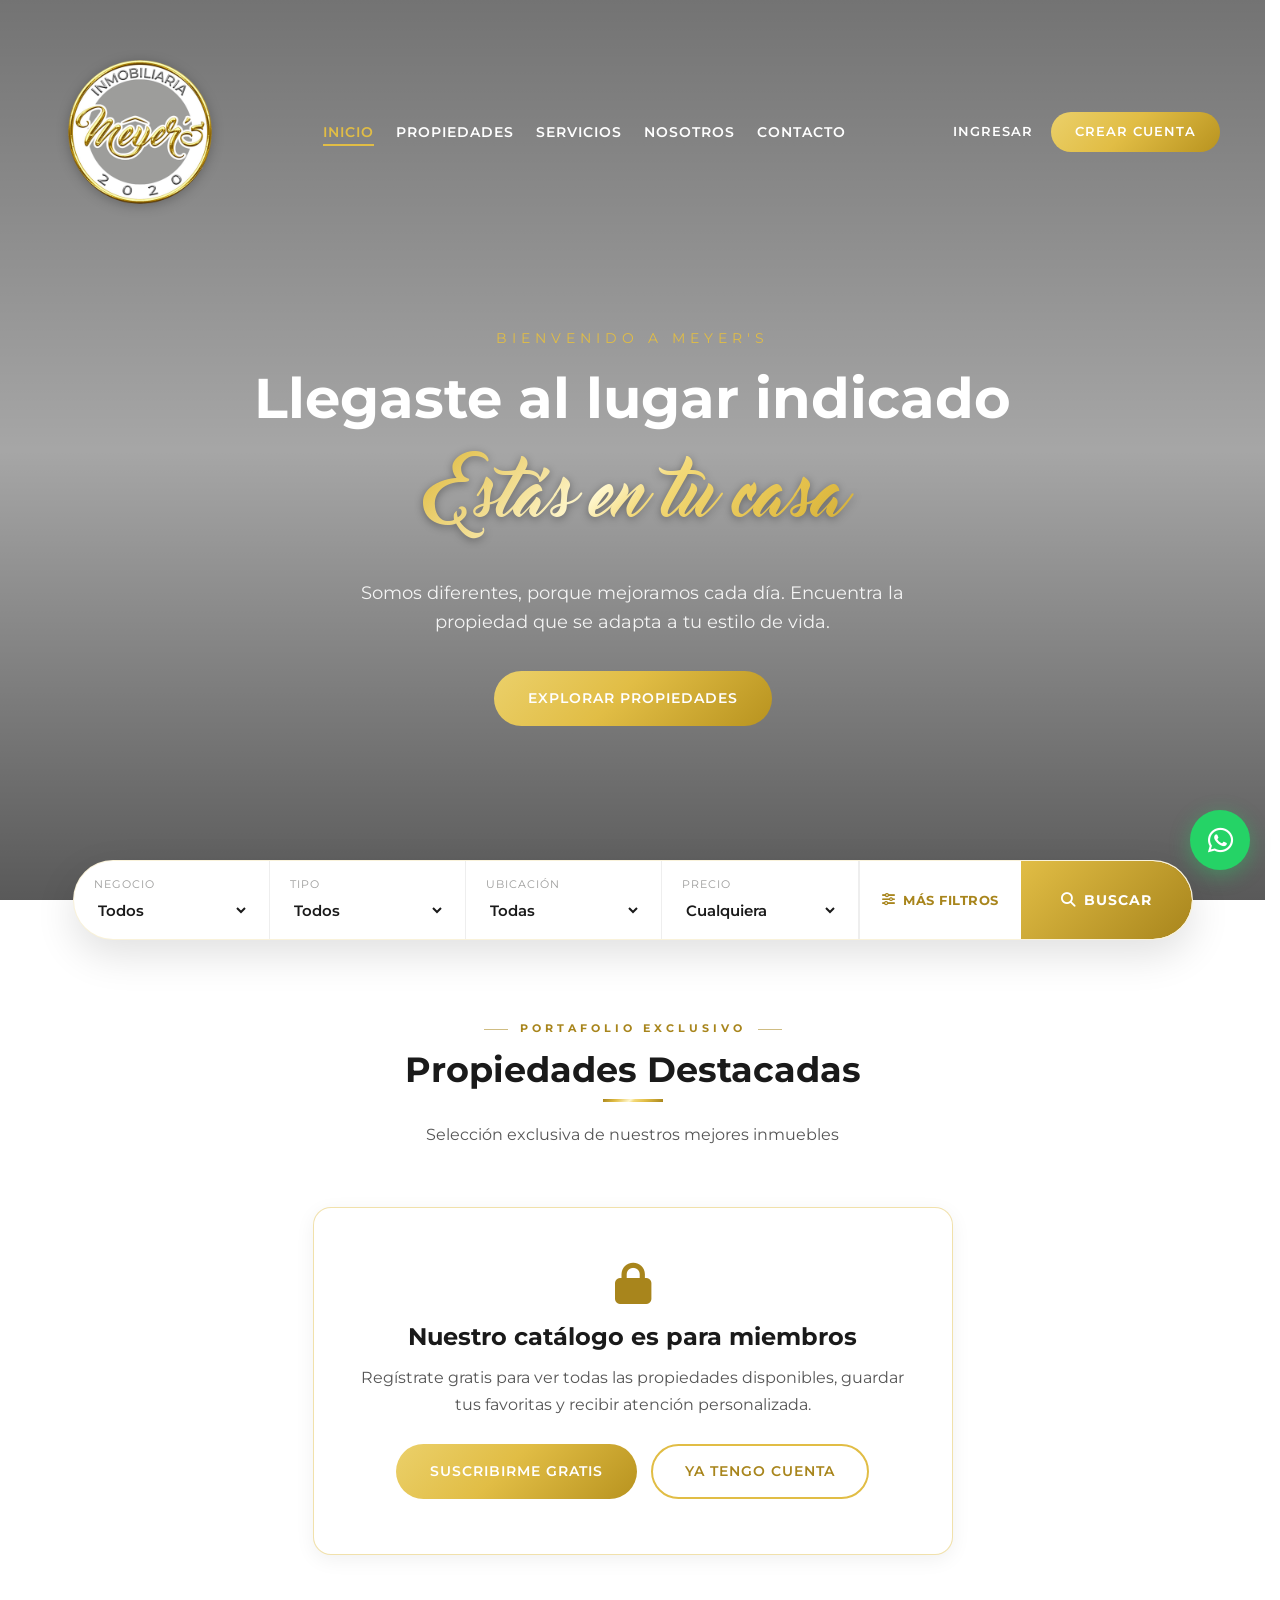
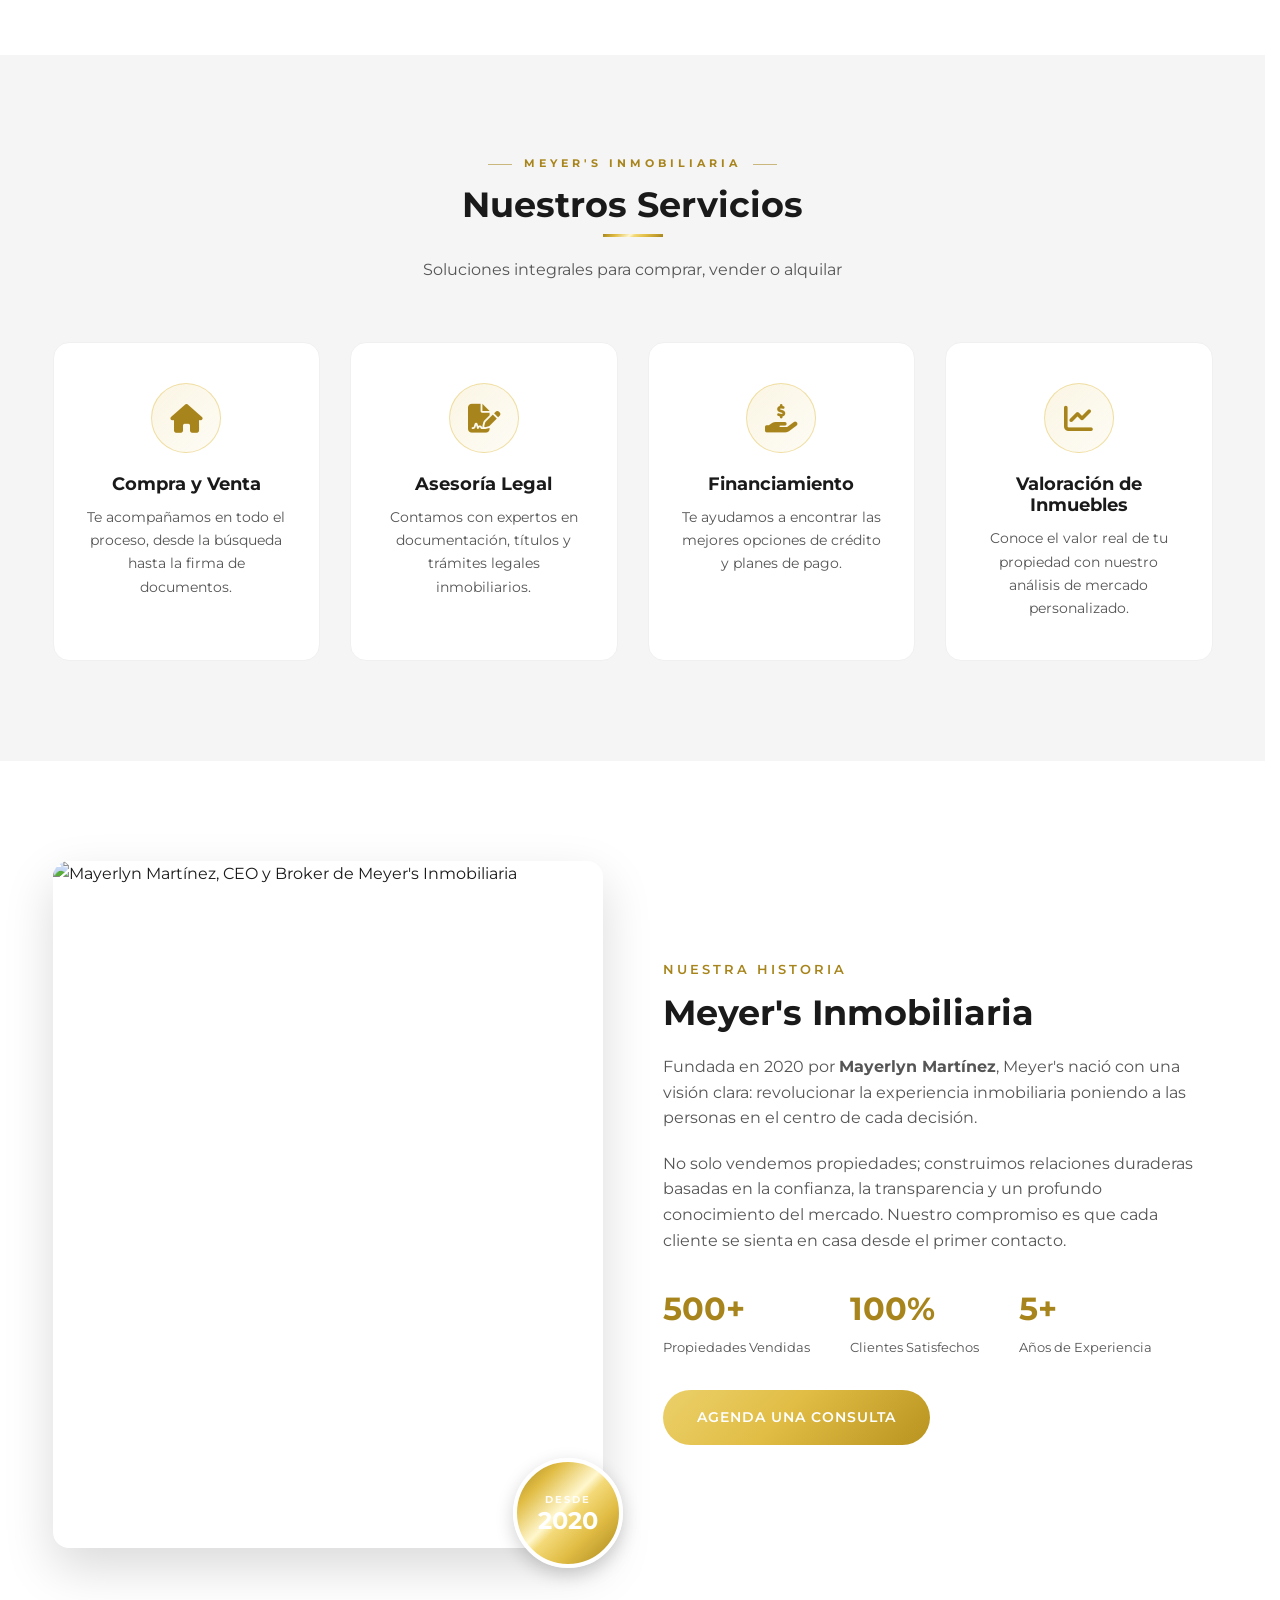
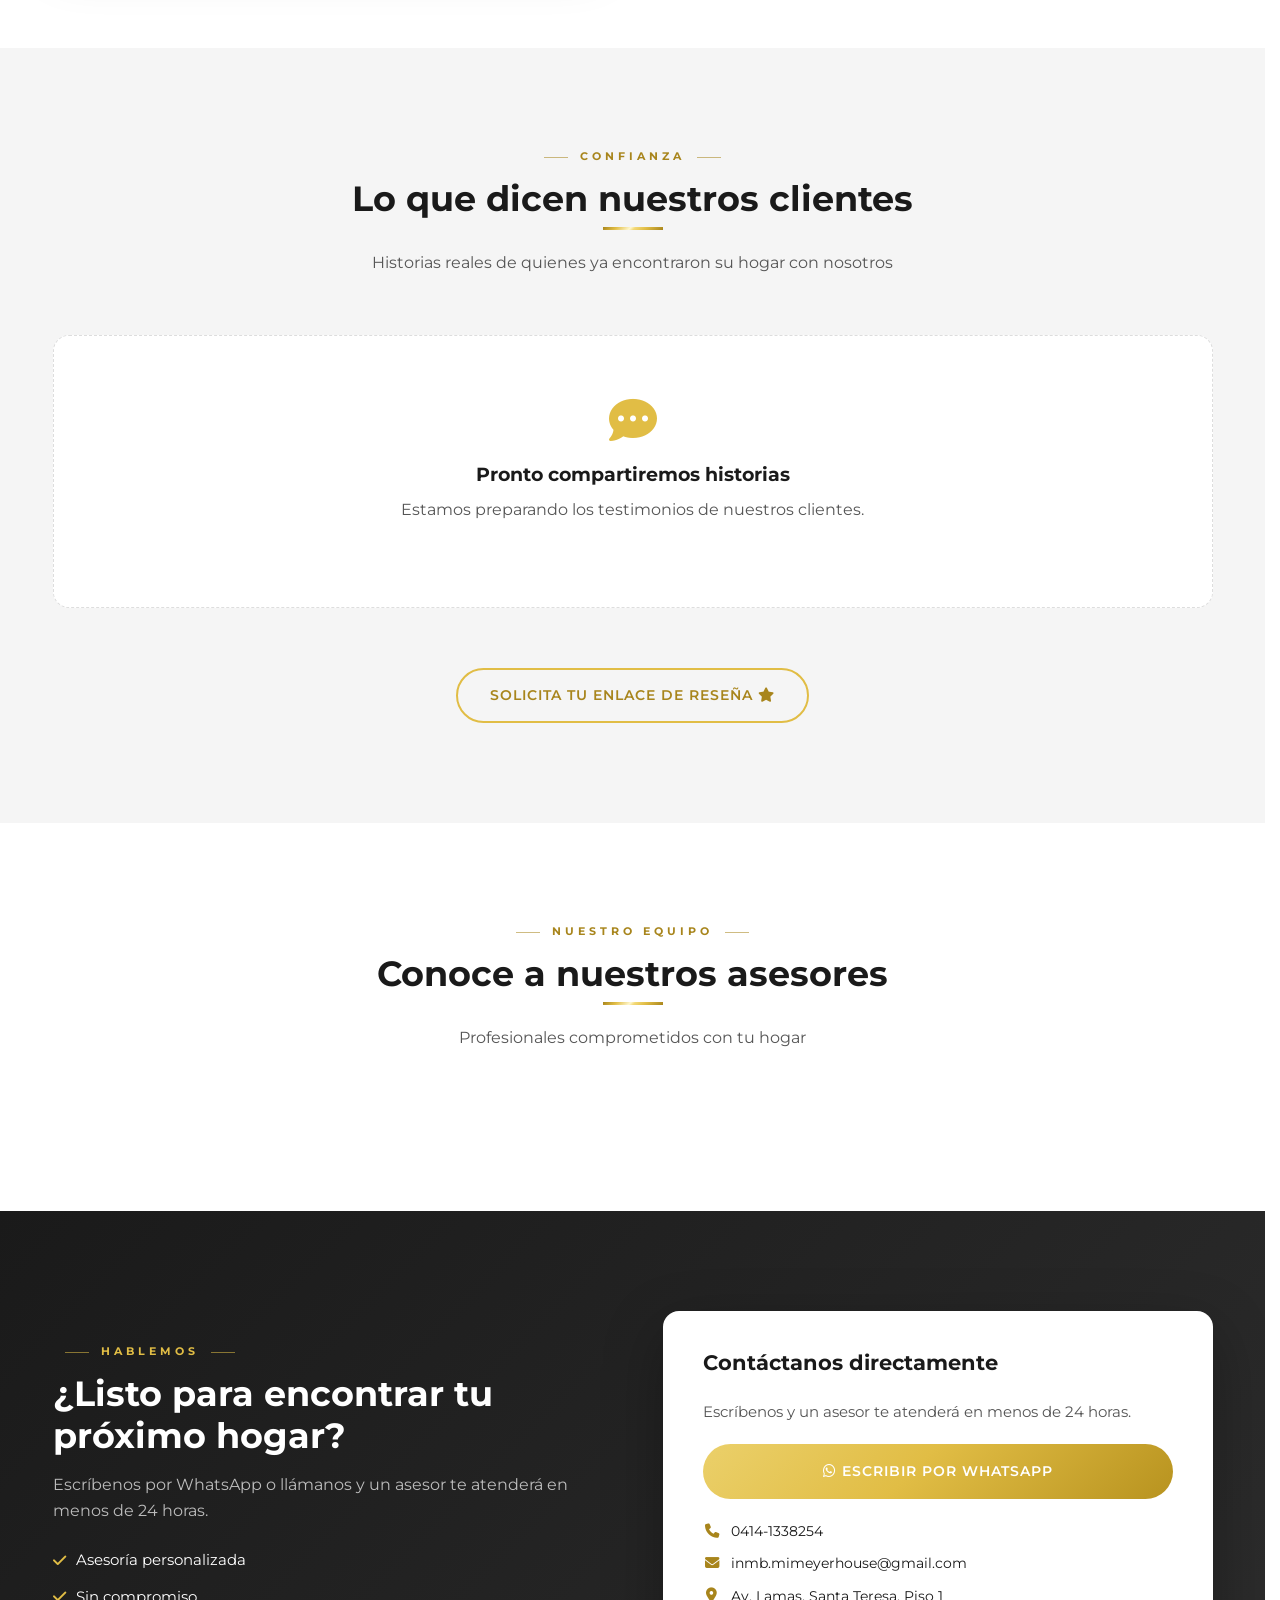
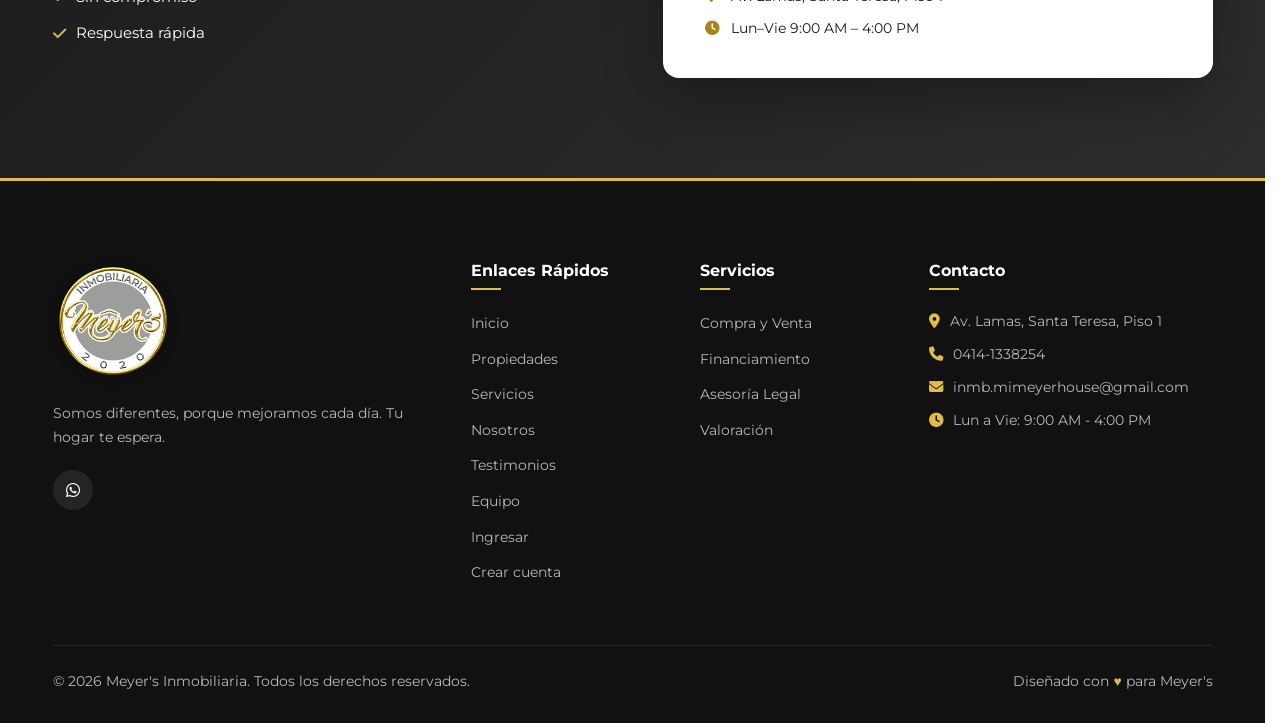
==== commit 60b45a7c: "Quitar 'Alquiler con opcion a compra' y desasociar zonas de ciudades (listas libres sin duplicados)" ====
--- a/index.html
+++ b/index.html
@@ -108,7 +108,6 @@
                         <option value="">Todos</option>
                         <option value="venta">Venta</option>
                         <option value="alquiler">Alquiler</option>
-                        <option value="alquiler-con-opcion-a-compra">Alquiler con opción a compra</option>
                         <option value="traspaso">Traspaso</option>
                     </select>
                 </div>
--- a/styles.css
+++ b/styles.css
@@ -452,13 +452,13 @@
     left: 50%;
     transform: translateX(-50%);
     width: 90%;
-    max-width: 1200px;
+    max-width: 1120px;
     z-index: 10;
 }
 
 .search-form {
     display: grid;
-    grid-template-columns: 1.9fr 1fr 1fr 1fr auto auto;
+    grid-template-columns: 1fr 1fr 1fr 1fr auto auto;
     gap: 0;
     background: var(--white);
     border-radius: 60px;
@@ -468,7 +468,7 @@
 }
 
 .search-group {
-    padding: 15px 14px;
+    padding: 15px 20px;
     border-right: 1px solid #eee;
     text-align: left;
     min-width: 0;
@@ -488,7 +488,7 @@
     border: none;
     background: transparent;
     font-family: var(--font-body);
-    font-size: 0.88rem;
+    font-size: 0.95rem;
     font-weight: 600;
     color: var(--dark);
     cursor: pointer;
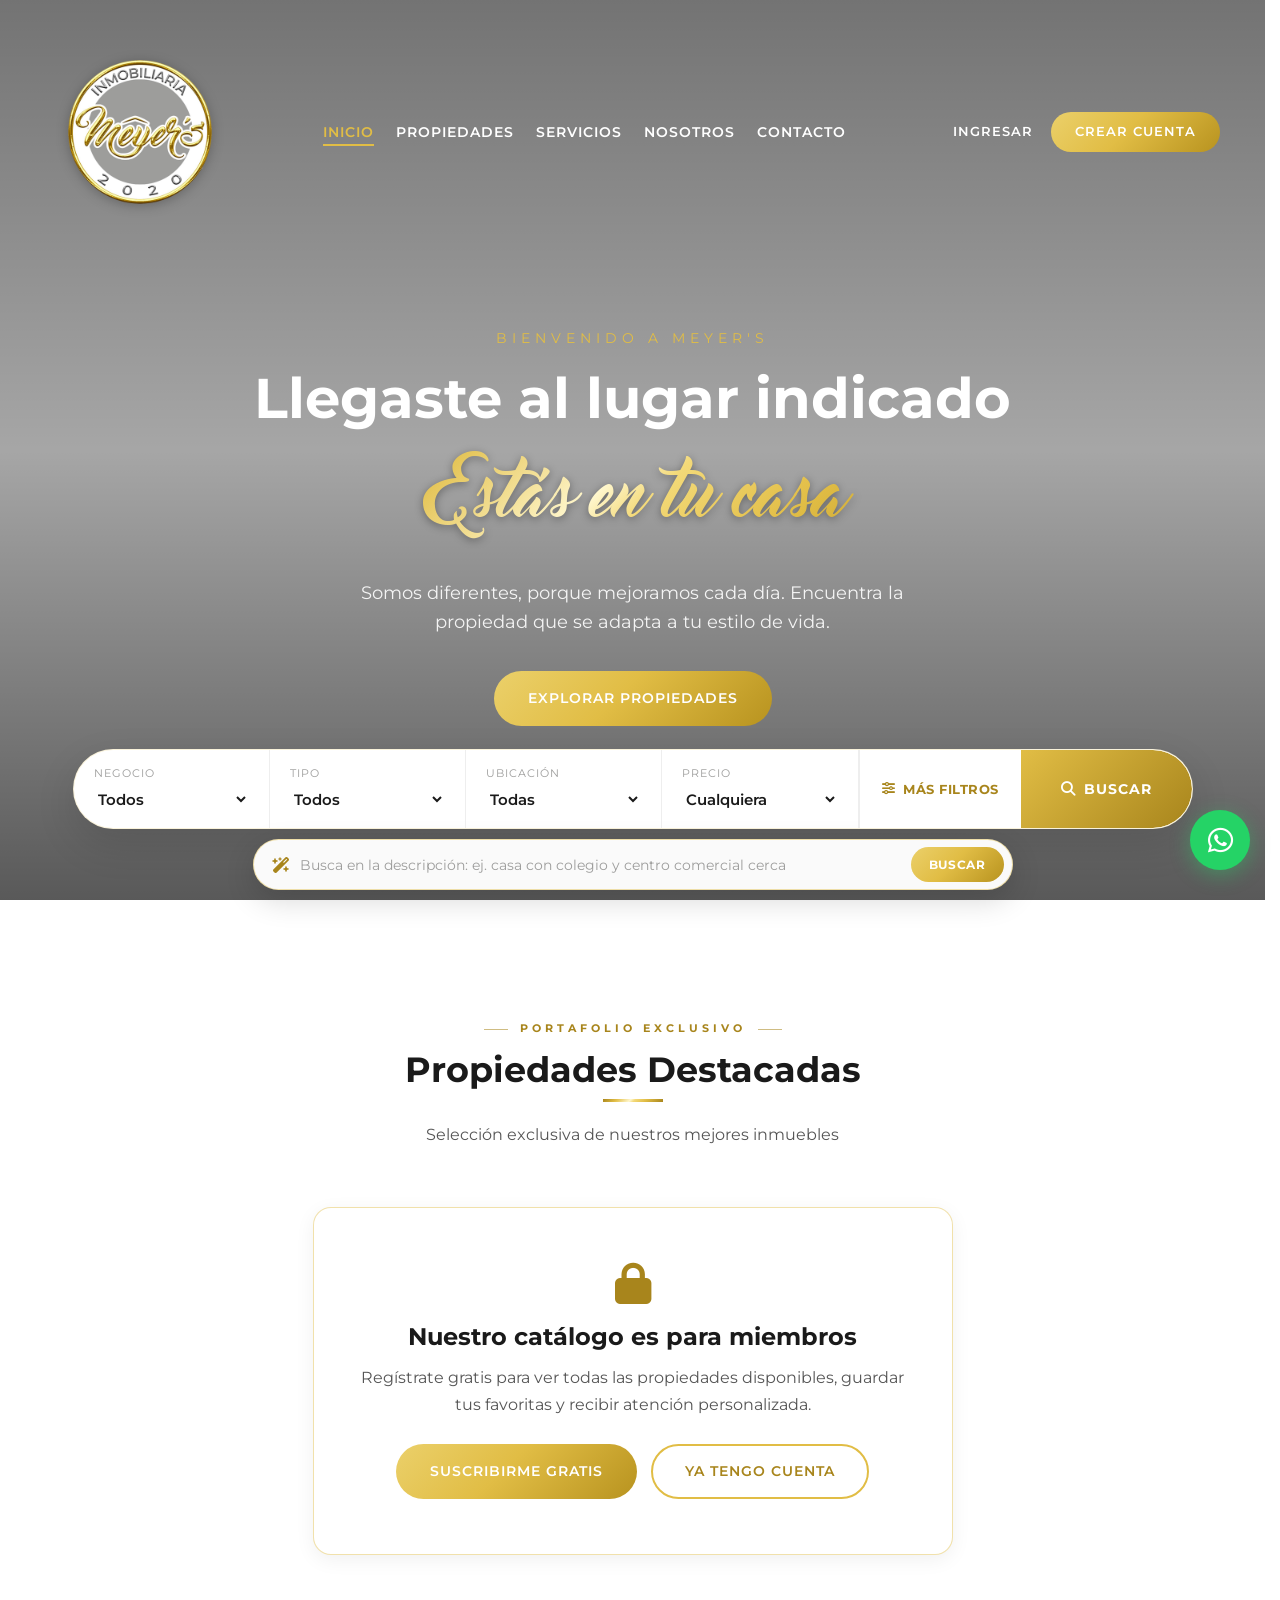
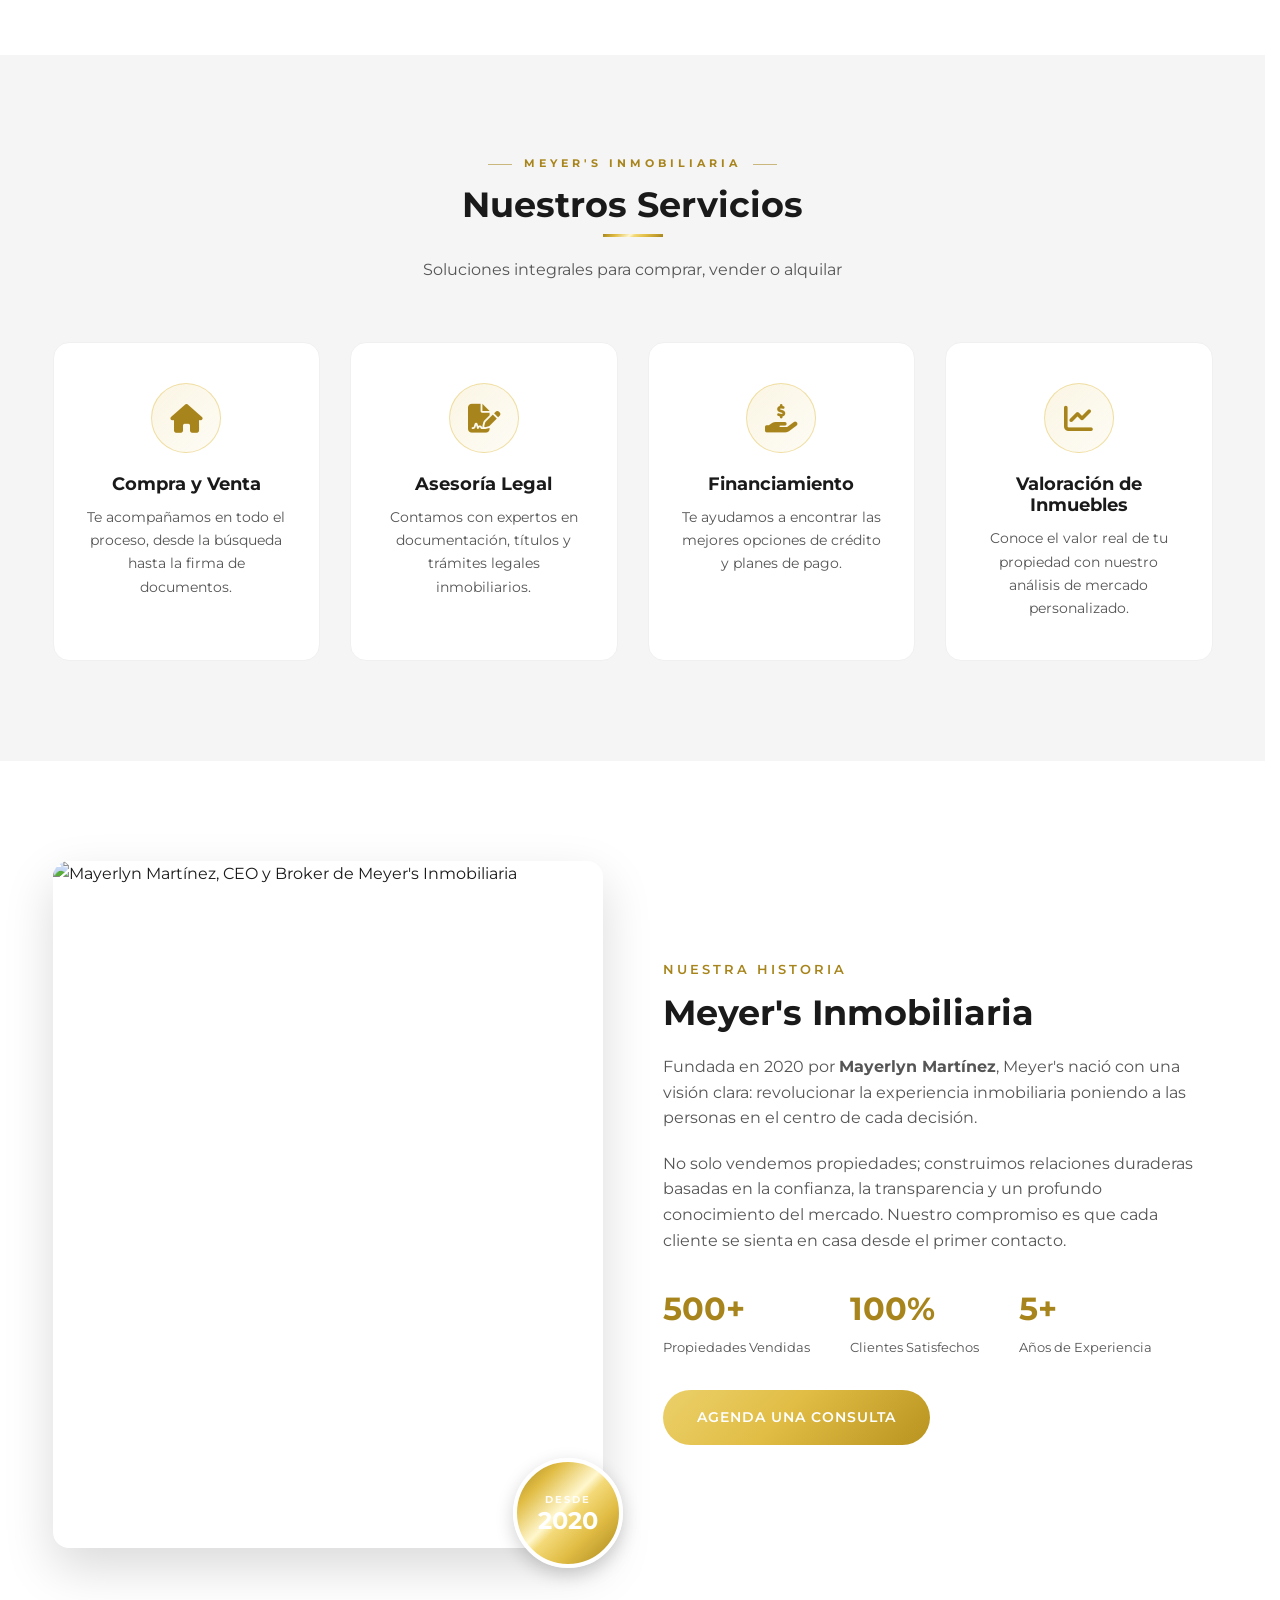
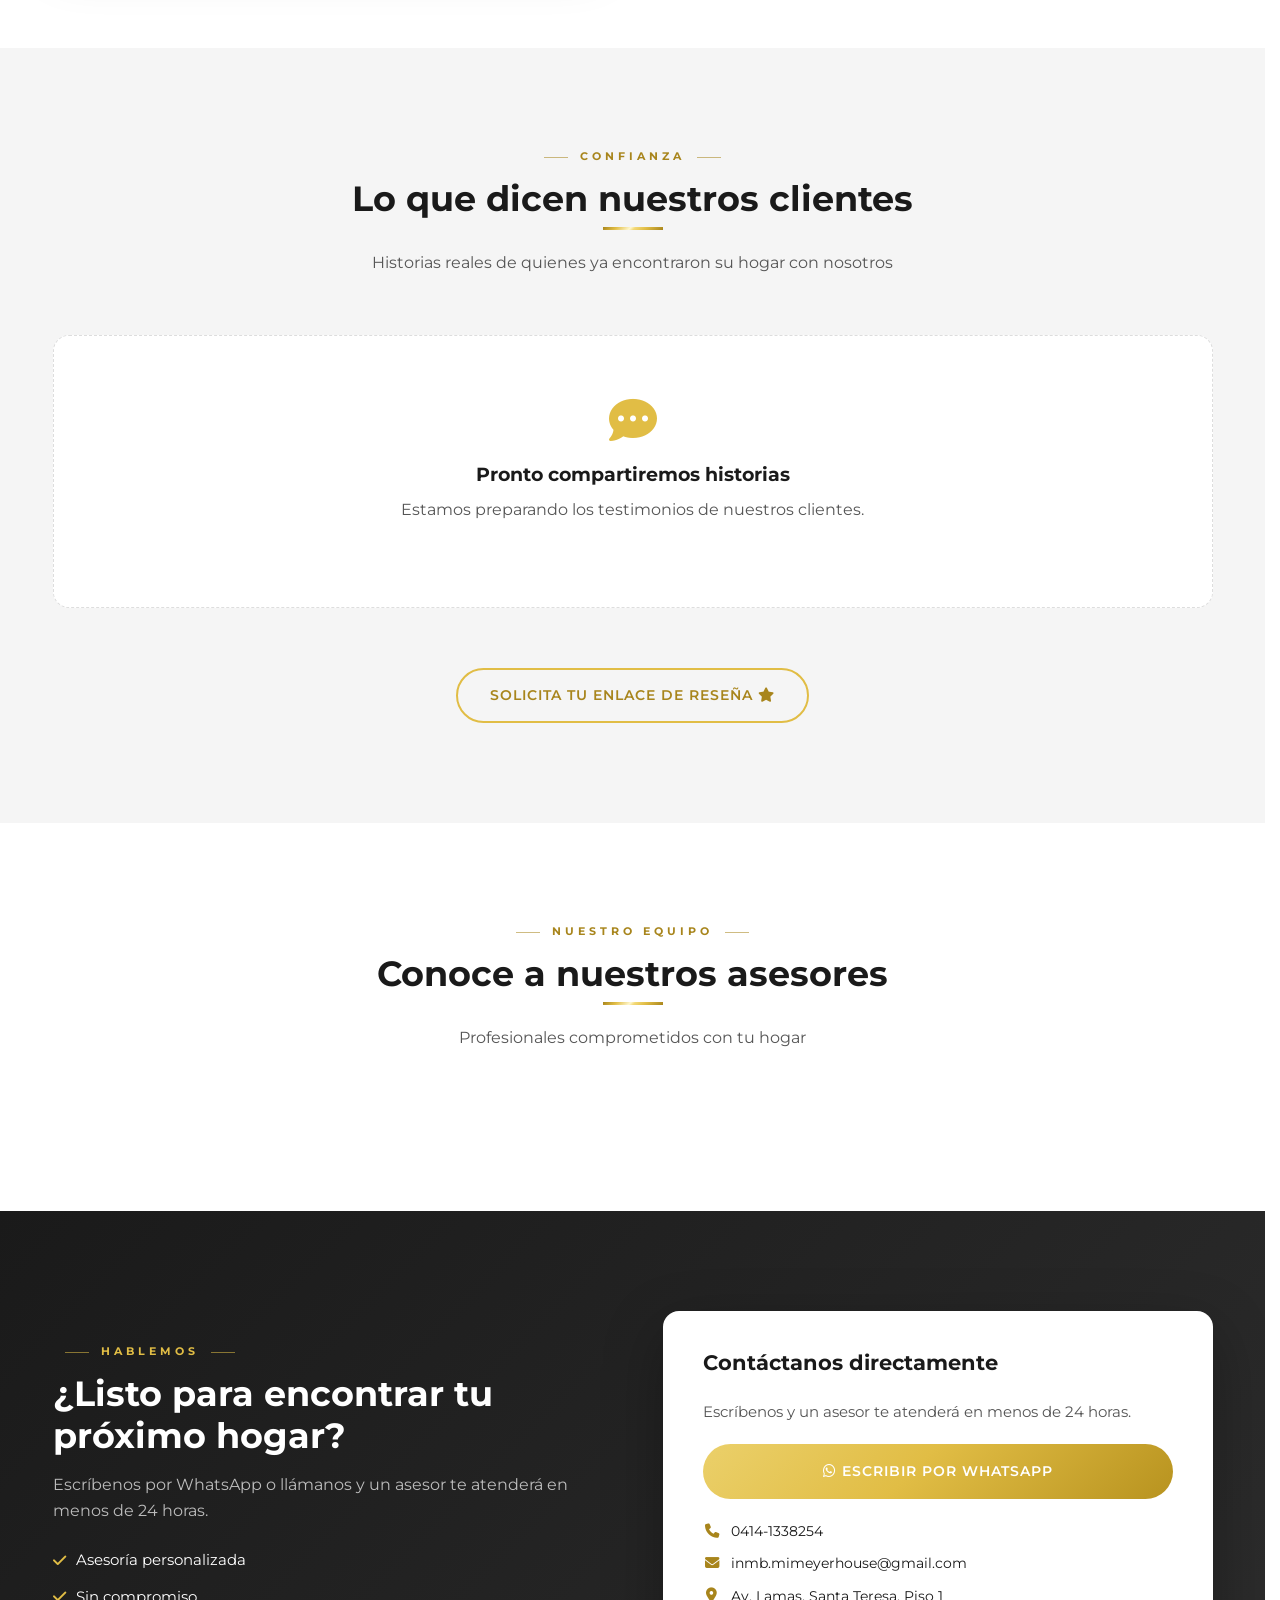
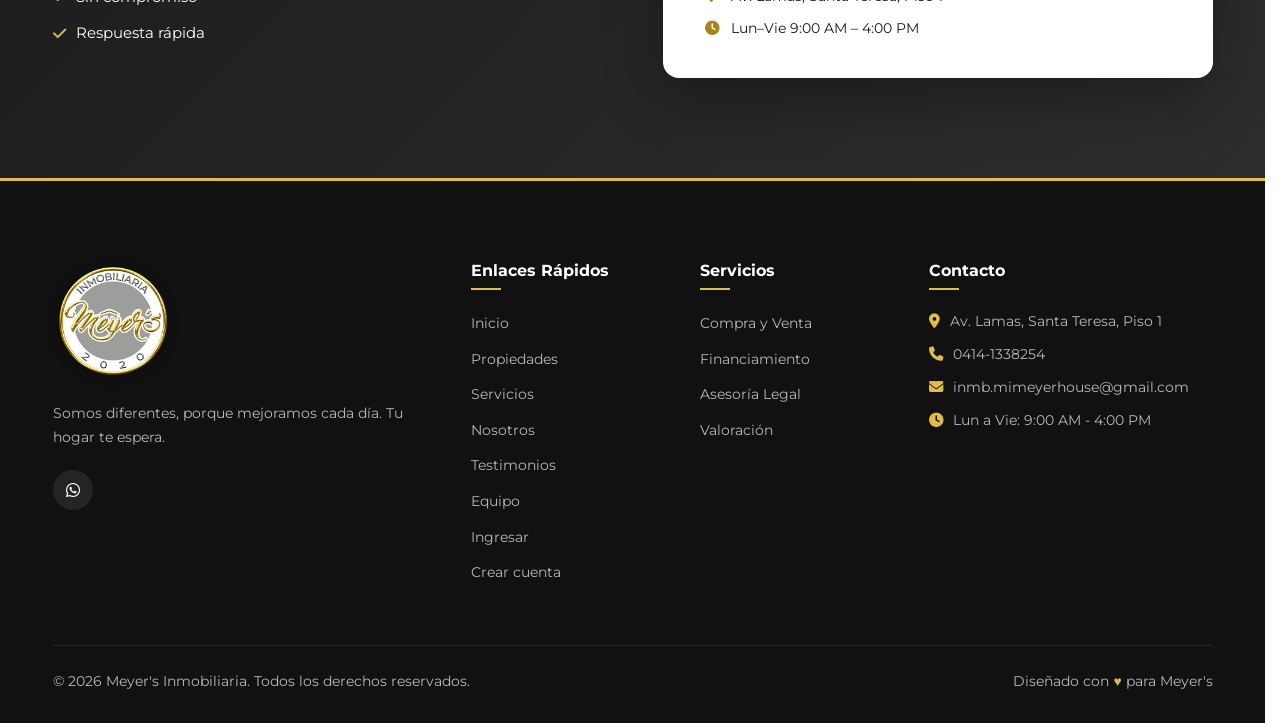
==== commit 373d7583: "Busqueda inteligente en la descripcion debajo de los filtros (sin IA externa, sinonimos y ranking)" ====
--- a/index.html
+++ b/index.html
@@ -146,6 +146,12 @@
                     <i class="fas fa-search" aria-hidden="true"></i> Buscar
                 </button>
             </form>
+
+            <div class="smart-search">
+                <i class="fas fa-wand-magic-sparkles" aria-hidden="true"></i>
+                <input type="search" id="smartInput" placeholder="Busca en la descripción: ej. casa con colegio y centro comercial cerca" aria-label="Búsqueda inteligente en la descripción de las propiedades">
+                <button type="button" class="smart-search-btn" id="smartSearchBtn">Buscar</button>
+            </div>
         </div>
     </header>
 
--- a/styles.css
+++ b/styles.css
@@ -448,7 +448,7 @@
 /* Buscador Flotante */
 .search-container {
     position: absolute;
-    bottom: -40px;
+    bottom: 10px;
     left: 50%;
     transform: translateX(-50%);
     width: 90%;
@@ -554,6 +554,81 @@
     align-items: center;
     justify-content: center;
     line-height: 1;
+}
+
+/* Búsqueda inteligente (debajo de los filtros) */
+.smart-search {
+    display: flex;
+    align-items: center;
+    gap: 10px;
+    width: min(760px, 100%);
+    margin: 10px auto 0;
+    padding: 7px 8px 7px 18px;
+    background: rgba(255, 255, 255, 0.97);
+    border: 1px solid rgba(225, 189, 69, 0.45);
+    border-radius: 50px;
+    box-shadow: 0 10px 30px rgba(0, 0, 0, 0.16);
+}
+
+.smart-search > i {
+    color: var(--gold-dark);
+    font-size: 1rem;
+    flex-shrink: 0;
+}
+
+.smart-search input {
+    flex: 1;
+    min-width: 0;
+    border: none;
+    background: transparent;
+    font-family: var(--font-body);
+    font-size: 0.88rem;
+    color: var(--dark);
+    outline: none;
+    padding: 8px 0;
+}
+
+.smart-search input::placeholder {
+    color: var(--silver);
+}
+
+.smart-search-btn {
+    border: none;
+    background: linear-gradient(135deg, #EBD06A 0%, var(--gold) 45%, #B8931F 100%);
+    color: #fff;
+    font-family: var(--font-body);
+    font-weight: 700;
+    font-size: 0.75rem;
+    text-transform: uppercase;
+    letter-spacing: 0.6px;
+    padding: 10px 18px;
+    border-radius: 40px;
+    cursor: pointer;
+    white-space: nowrap;
+    transition: var(--transition);
+    flex-shrink: 0;
+}
+
+.smart-search-btn:hover {
+    transform: translateY(-1px);
+    box-shadow: 0 4px 12px rgba(0, 0, 0, 0.15);
+}
+
+@media (max-width: 600px) {
+    .smart-search {
+        width: 100%;
+        margin-top: 12px;
+        padding: 7px 7px 7px 14px;
+    }
+
+    .smart-search input {
+        font-size: 0.8rem;
+    }
+
+    .smart-search-btn {
+        padding: 9px 12px;
+        font-size: 0.68rem;
+    }
 }
 
 /* ============================================
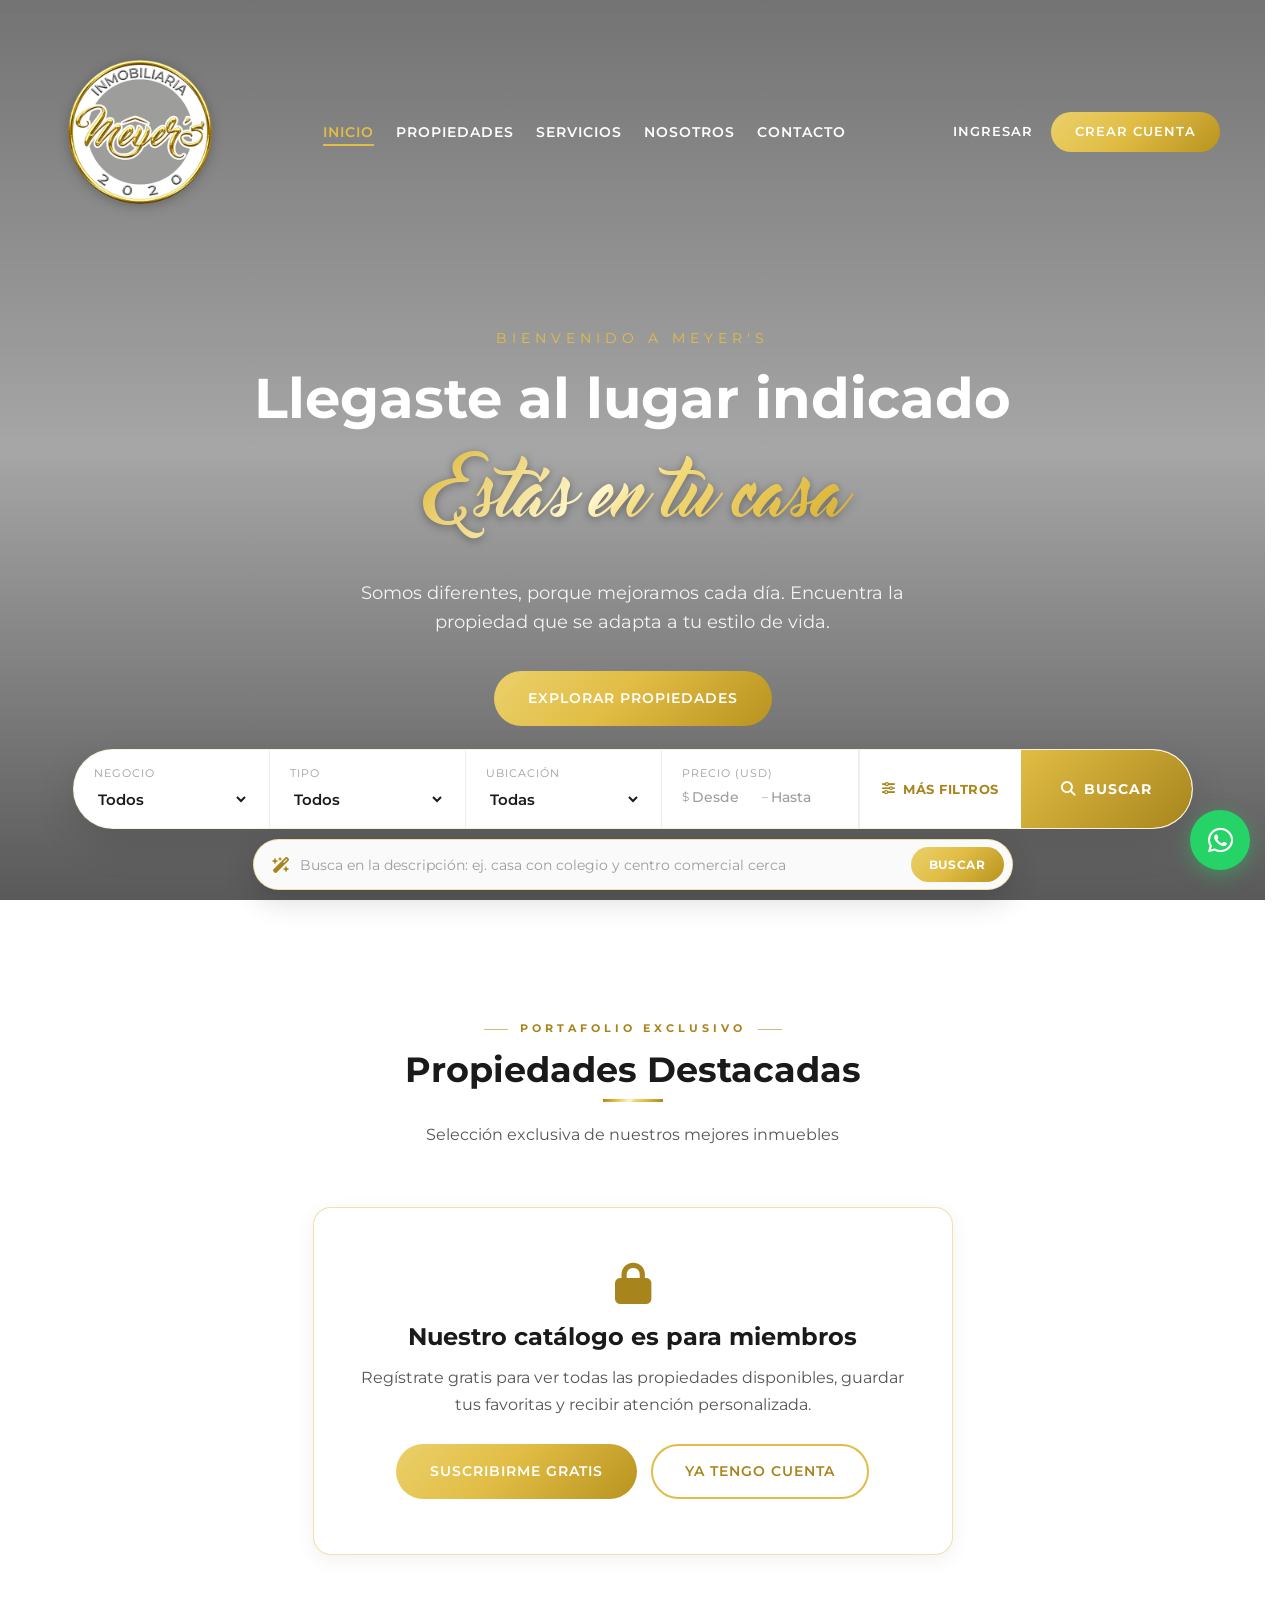
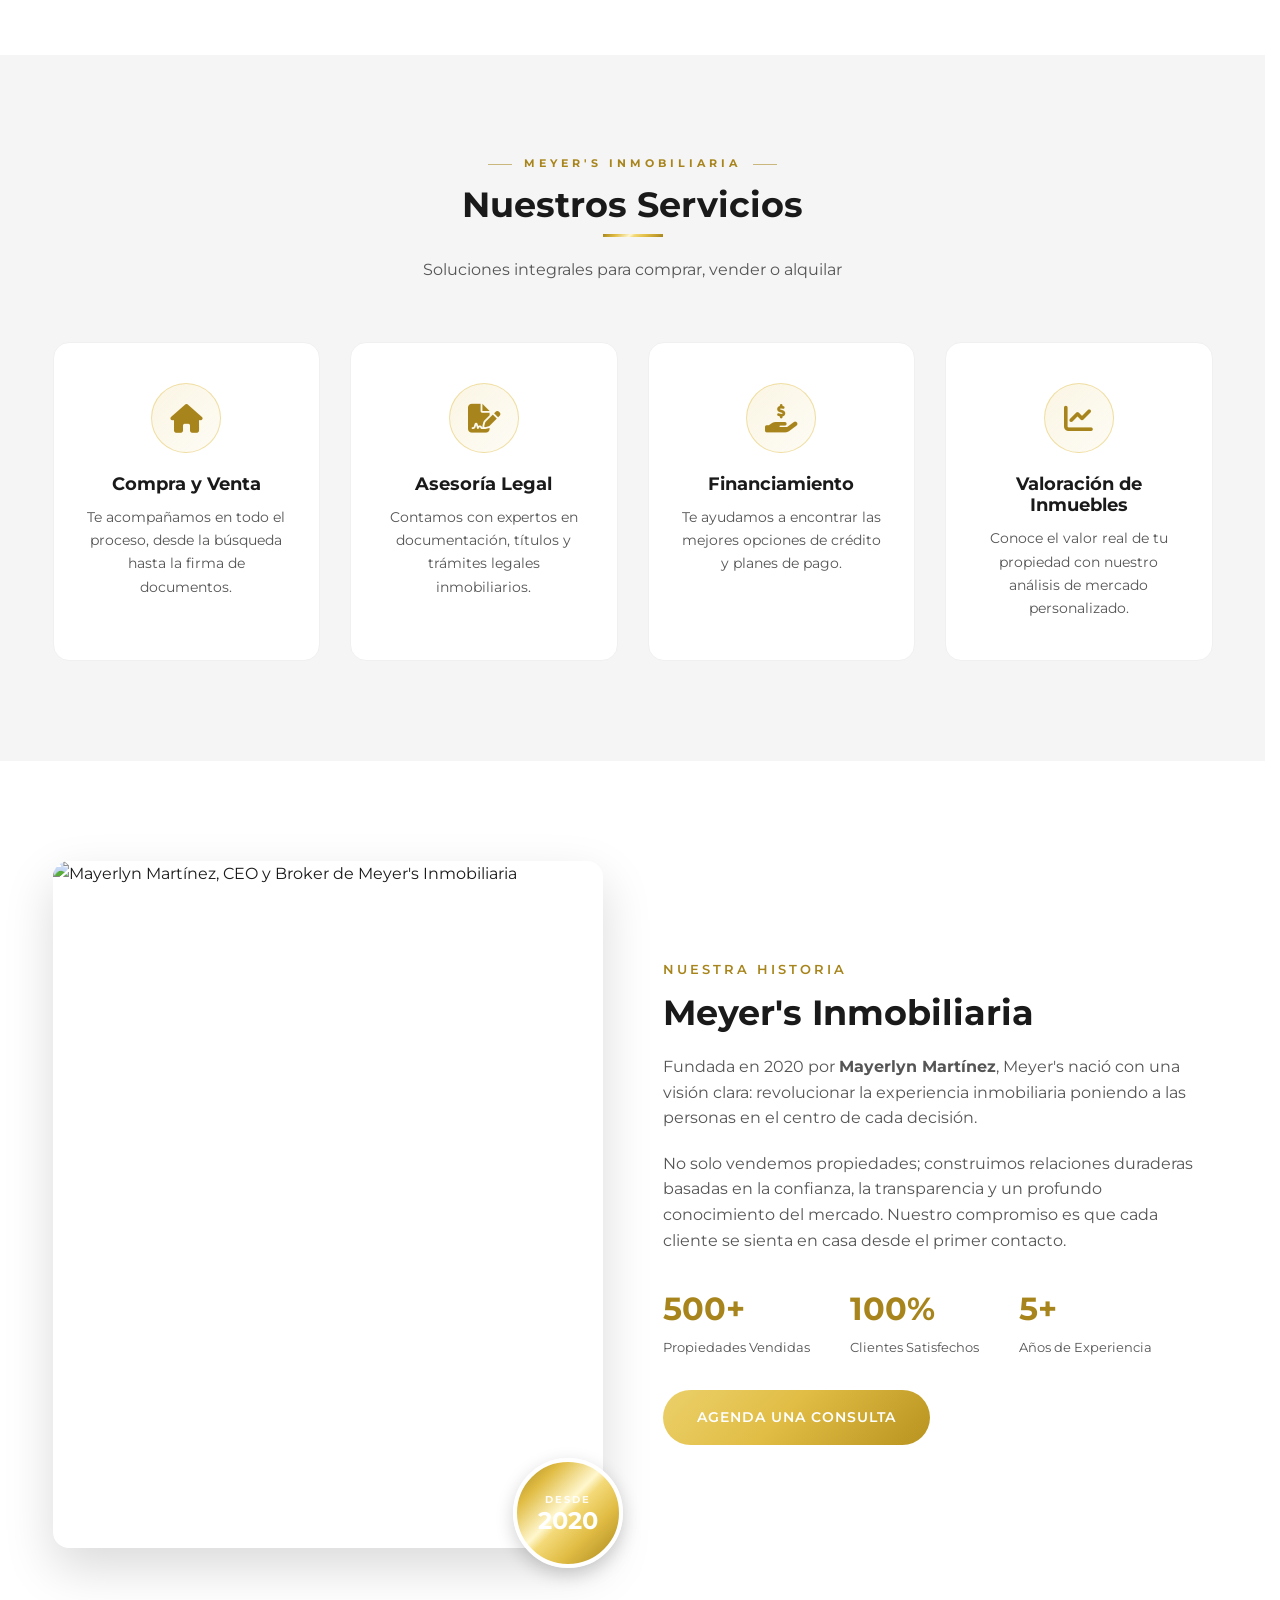
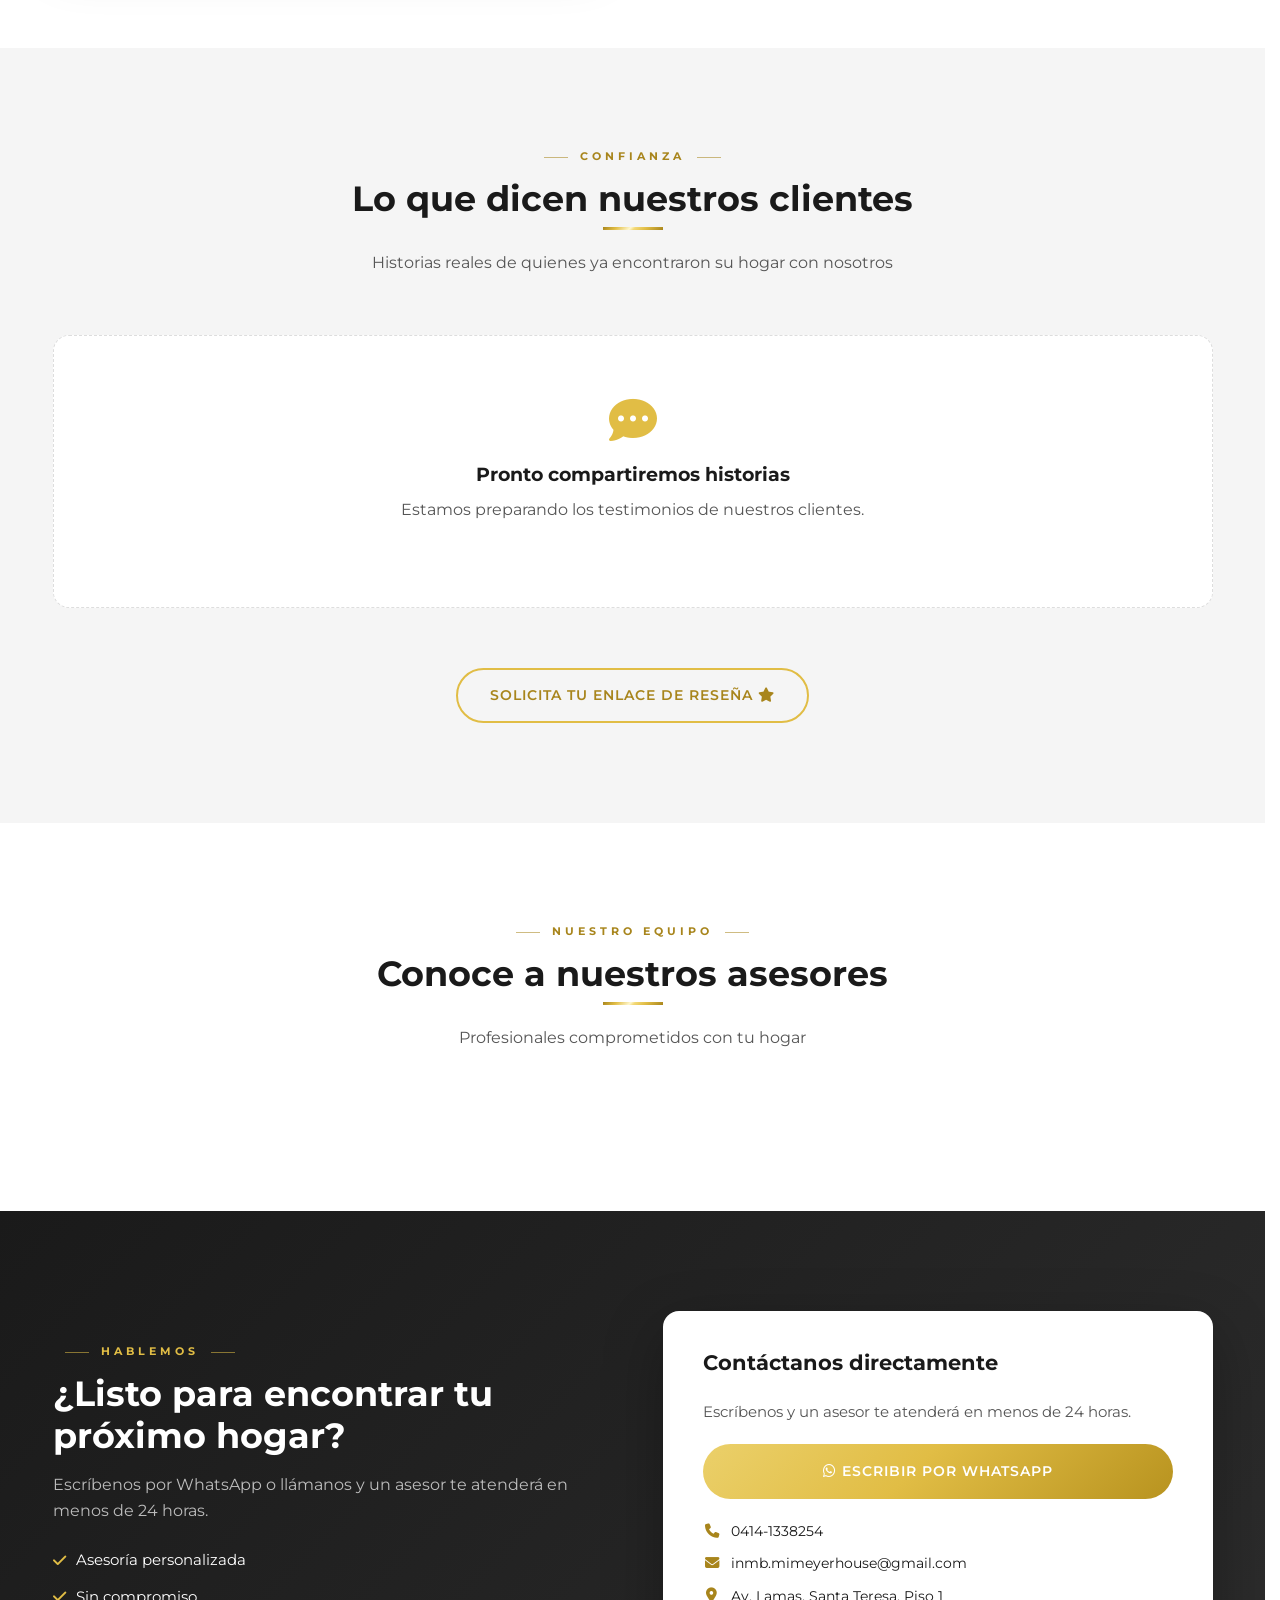
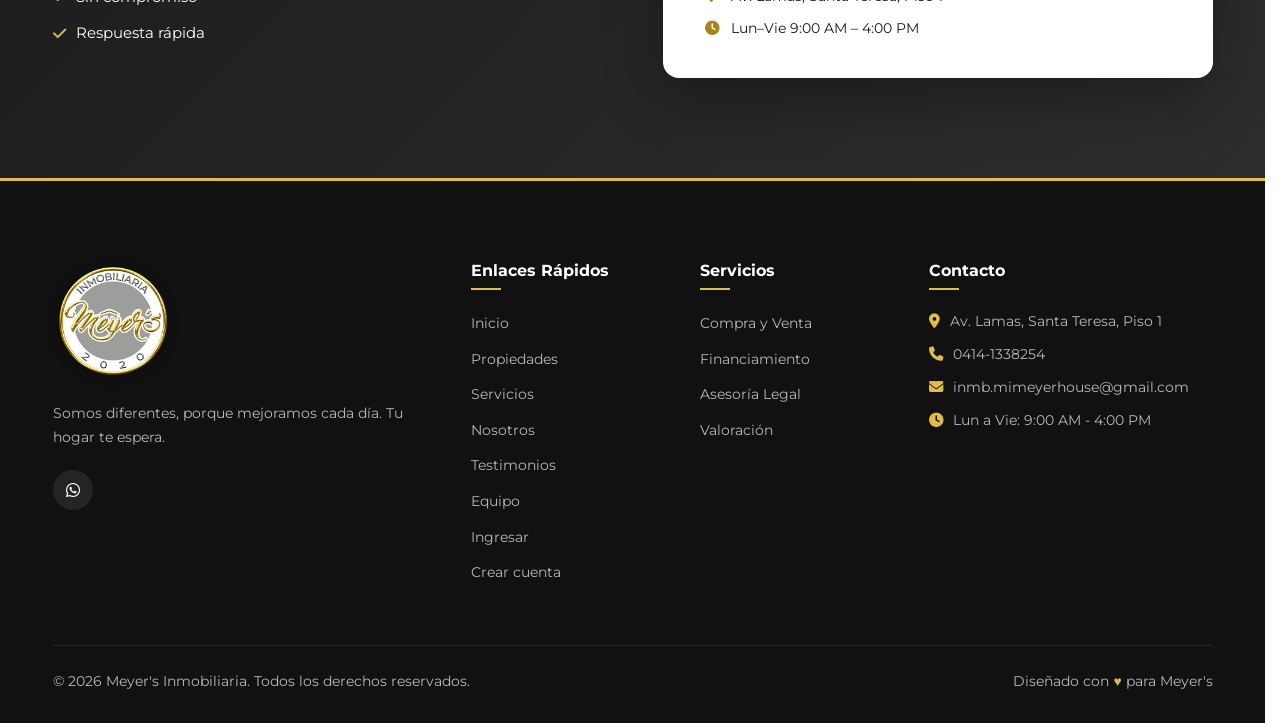
==== commit 5d87bc9e: "Filtro de precio: reemplazar rangos fijos por Desde/Hasta personalizado (cualquier monto)" ====
--- a/index.html
+++ b/index.html
@@ -128,14 +128,13 @@
                     </select>
                 </div>
                 <div class="search-group">
-                    <label for="precio">Precio</label>
-                    <select id="precio" name="precio">
-                        <option value="" data-min="" data-max="">Cualquiera</option>
-                        <option value="hasta-50000" data-min="0" data-max="50000">Hasta $50,000</option>
-                        <option value="50000-100000" data-min="50000" data-max="100000">$50,000 - $100,000</option>
-                        <option value="100000-200000" data-min="100000" data-max="200000">$100,000 - $200,000</option>
-                        <option value="200000-plus" data-min="200000" data-max="">Más de $200,000</option>
-                    </select>
+                    <label for="precioMin">Precio (USD)</label>
+                    <div class="price-range">
+                        <span class="price-prefix" aria-hidden="true">$</span>
+                        <input type="number" id="precioMin" name="precioMin" min="0" step="1" inputmode="numeric" placeholder="Desde" aria-label="Precio mínimo">
+                        <span class="price-sep" aria-hidden="true">–</span>
+                        <input type="number" id="precioMax" name="precioMax" min="0" step="1" inputmode="numeric" placeholder="Hasta" aria-label="Precio máximo">
+                    </div>
                 </div>
                 <button type="button" class="btn-more-filters" id="btnMoreFilters" aria-haspopup="dialog" aria-controls="filtersOverlay">
                     <i class="fas fa-sliders-h" aria-hidden="true"></i>
--- a/styles.css
+++ b/styles.css
@@ -493,6 +493,48 @@
     color: var(--dark);
     cursor: pointer;
     outline: none;
+}
+
+/* Rango de precio editable (Desde / Hasta) */
+.price-range {
+    display: flex;
+    align-items: center;
+    gap: 3px;
+}
+
+.price-range .price-prefix,
+.price-range .price-sep {
+    color: var(--silver);
+    font-size: 0.78rem;
+    flex-shrink: 0;
+}
+
+.price-range input {
+    width: 100%;
+    min-width: 0;
+    border: none;
+    background: transparent;
+    font-family: var(--font-body);
+    font-size: 0.85rem;
+    font-weight: 600;
+    color: var(--dark);
+    outline: none;
+    padding: 0;
+}
+
+.price-range input::placeholder {
+    color: var(--silver);
+    font-weight: 500;
+}
+
+.price-range input::-webkit-outer-spin-button,
+.price-range input::-webkit-inner-spin-button {
+    -webkit-appearance: none;
+    margin: 0;
+}
+
+.price-range input[type="number"] {
+    -moz-appearance: textfield;
 }
 
 .btn-search {
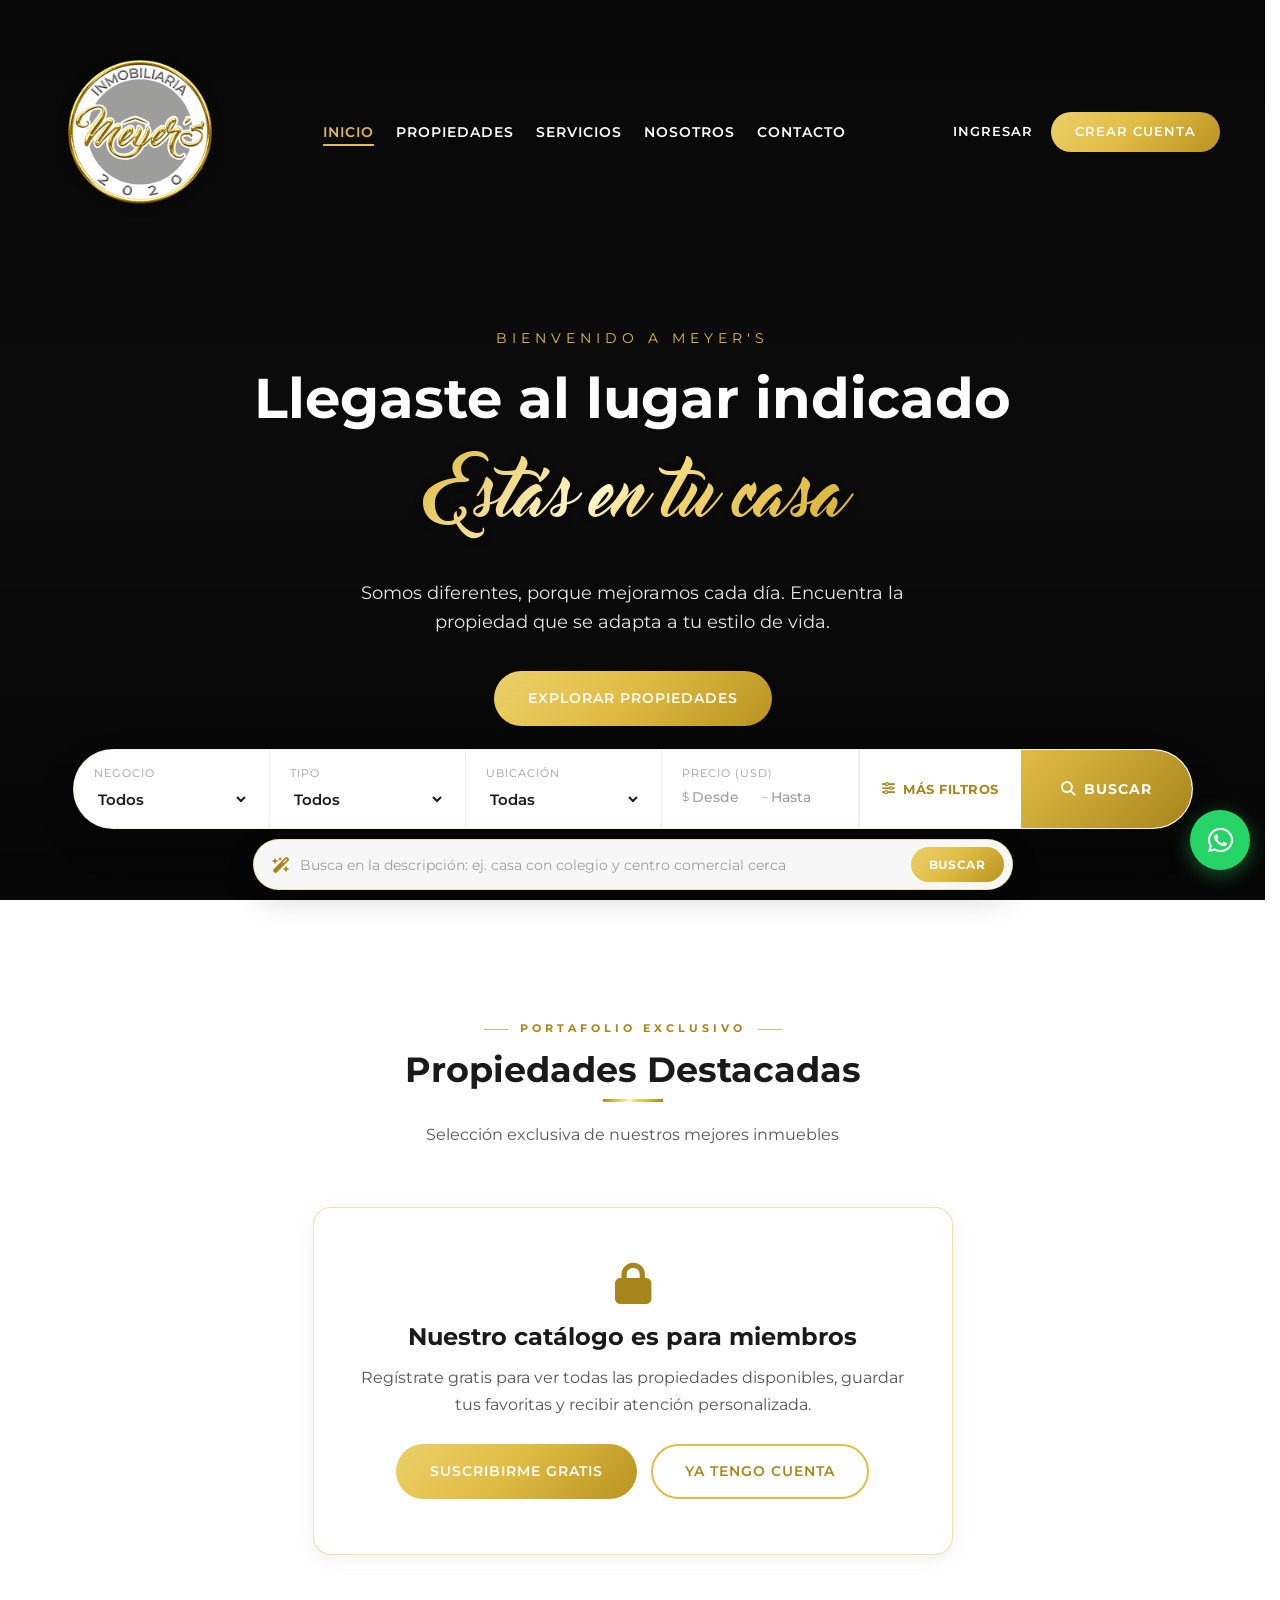
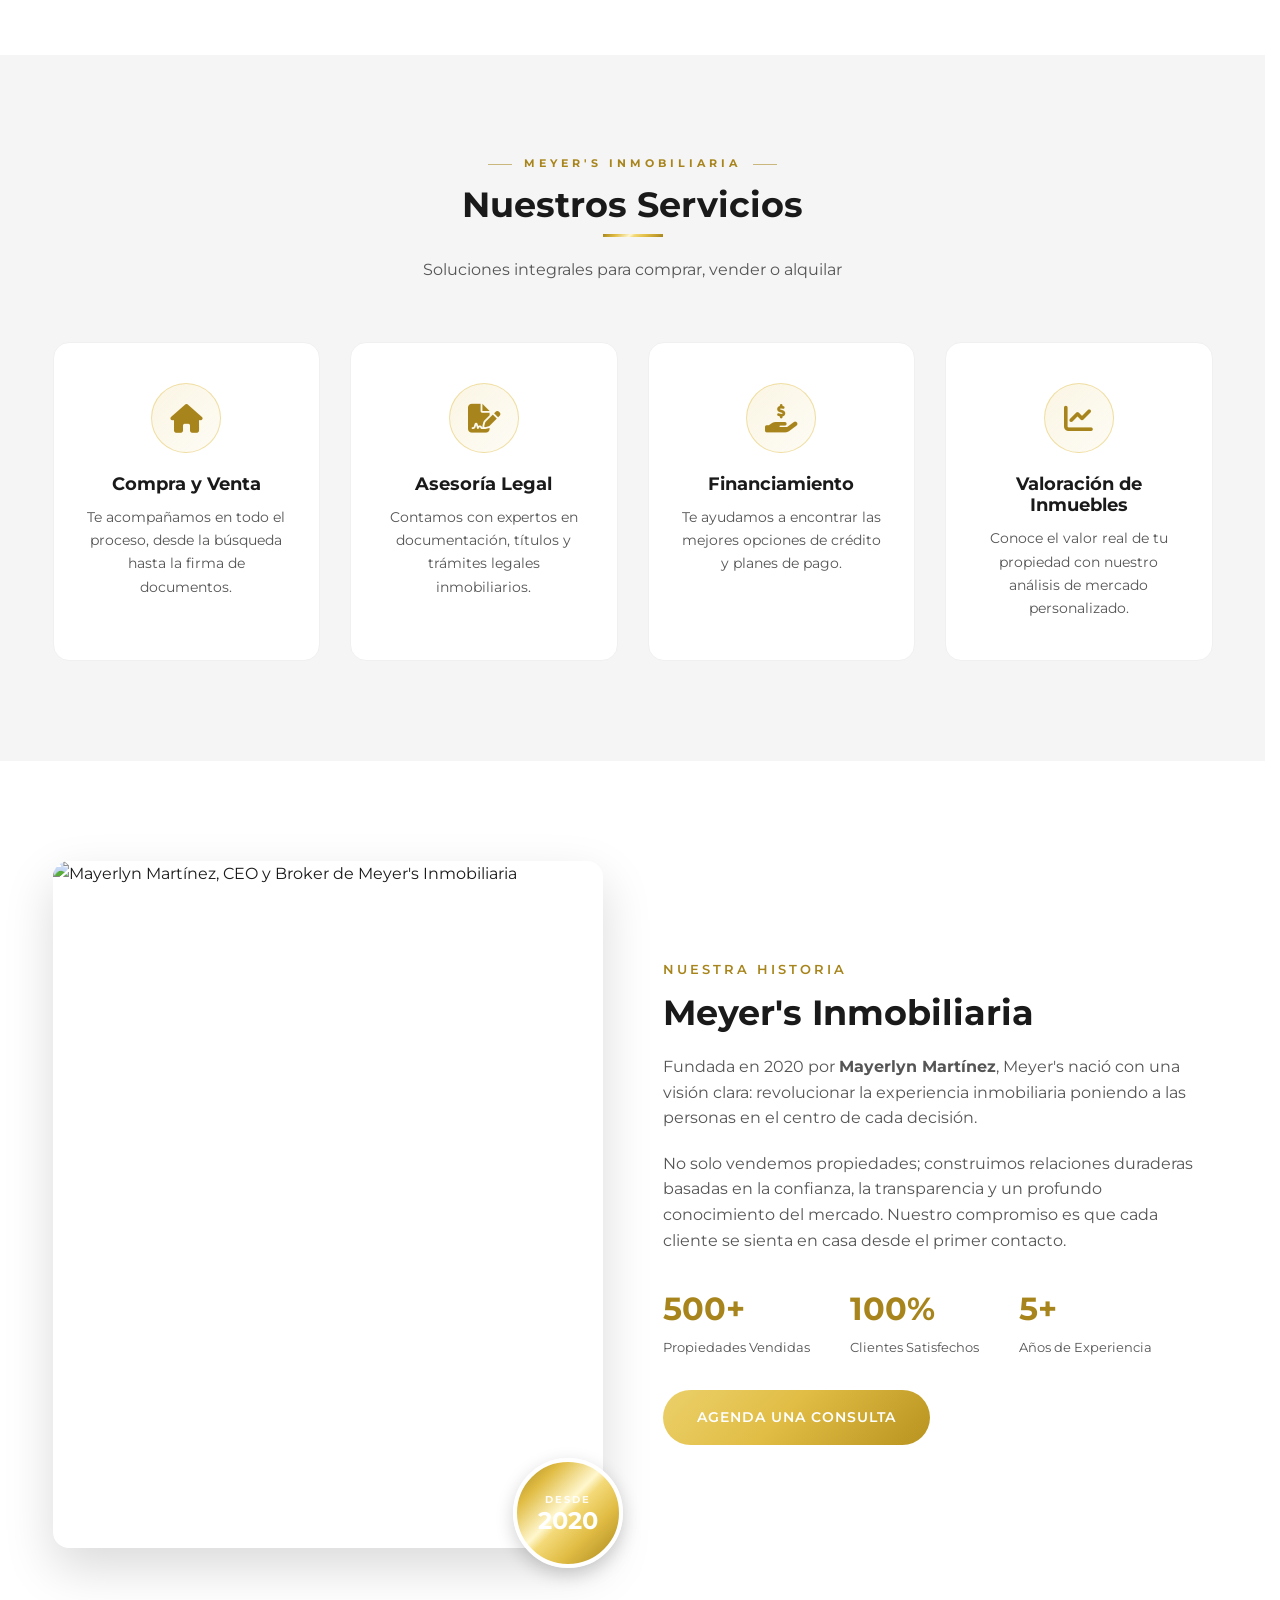
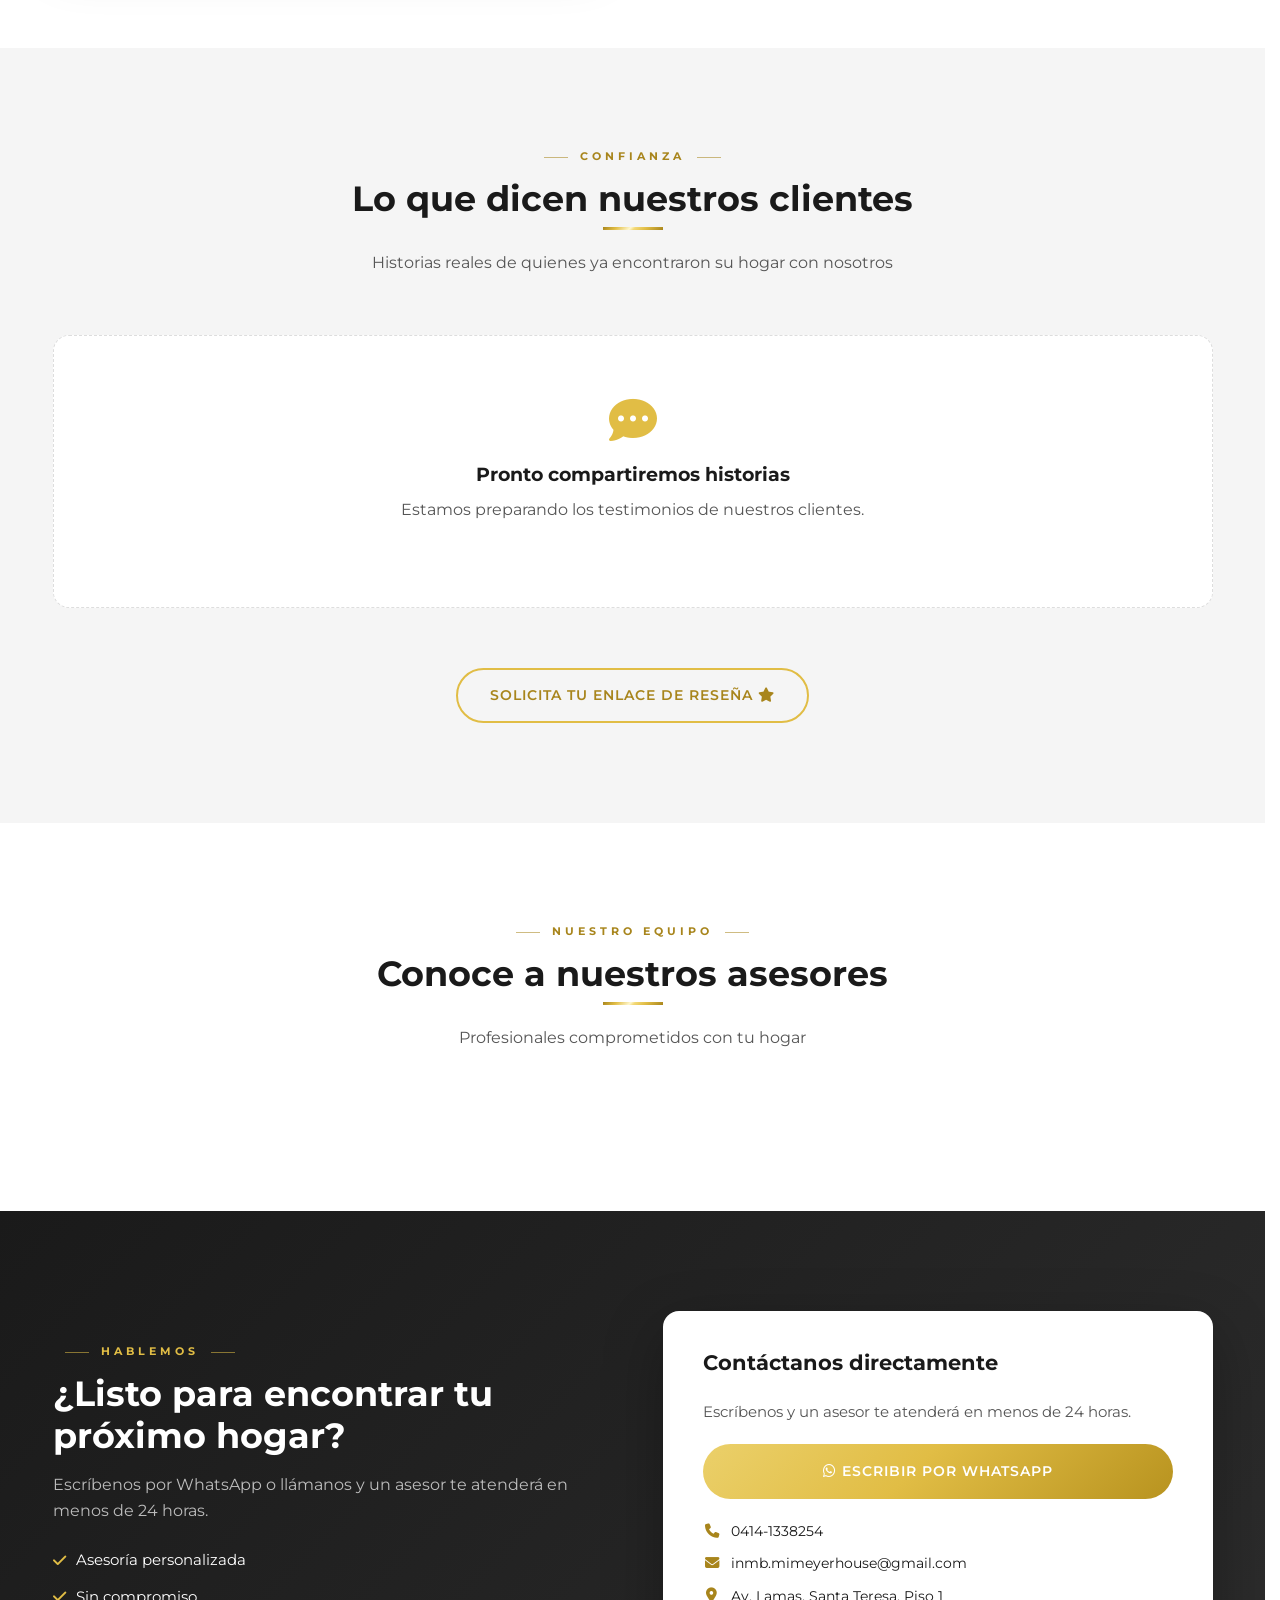
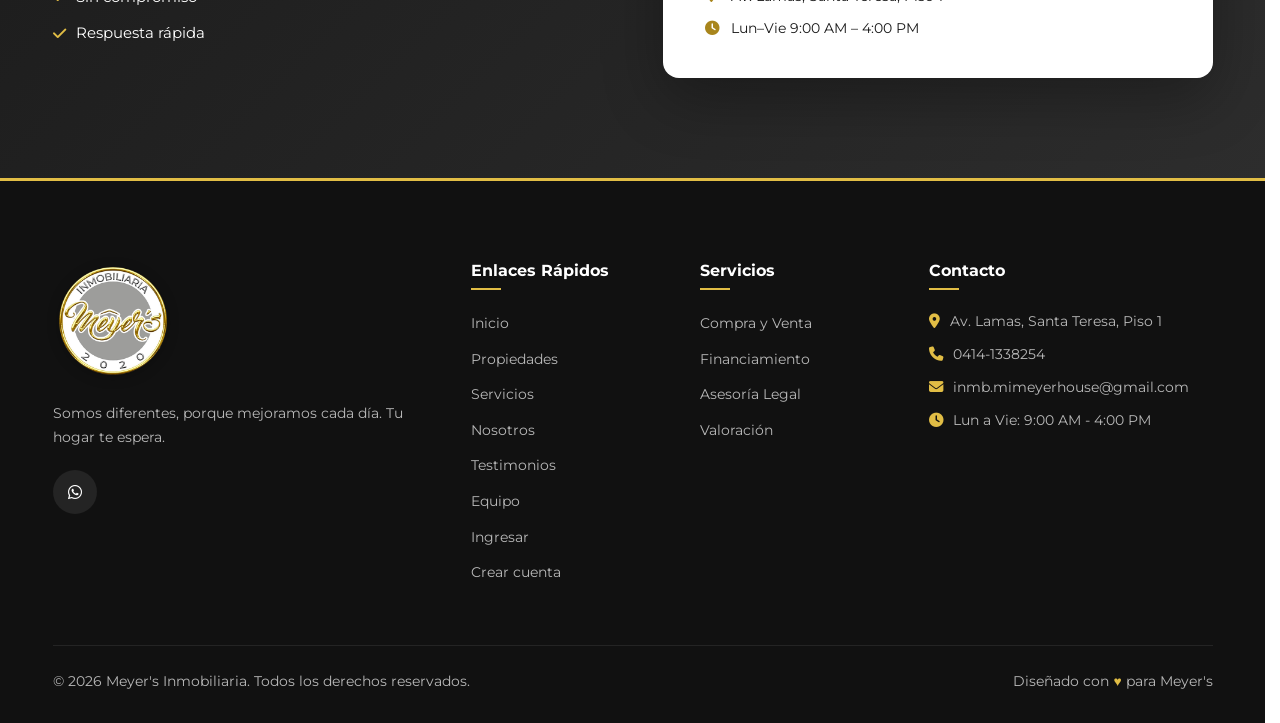
==== commit e9e7c4d1: "Móvil/tablet: navegación y buscador compactos, fotos responsive de alta calidad, inputs de 16px, saf" ====
--- a/index.html
+++ b/index.html
@@ -2,7 +2,7 @@
 <html lang="es">
 <head>
     <meta charset="UTF-8">
-    <meta name="viewport" content="width=device-width, initial-scale=1.0">
+    <meta name="viewport" content="width=device-width, initial-scale=1.0, viewport-fit=cover">
     <meta name="theme-color" content="#1A1A1A">
     <meta name="description" id="metaDescription" content="Meyer's Inmobiliaria — Somos diferentes, porque mejoramos cada día. Compra, venta y alquiler de propiedades con asesoría personalizada, financiamiento y valoración de inmuebles.">
     <meta name="author" content="Meyer's Inmobiliaria">
@@ -38,7 +38,10 @@
     <!-- Rendimiento: precargar fuente e imagen principal -->
     <link rel="preload" href="fonts/Montserrat-Variable.woff2" as="font" type="font/woff2" crossorigin>
     <link rel="preload" href="fonts/MasterOfBreak.ttf" as="font" type="font/ttf" crossorigin>
-    <link rel="preload" as="image" href="https://images.unsplash.com/photo-1600596542815-ffad4c1539a9?auto=format&fit=crop&w=1920&q=80">
+    <link rel="preload" as="image"
+          href="https://images.unsplash.com/photo-1600596542815-ffad4c1539a9?auto=format&fit=crop&w=1600&q=80"
+          imagesrcset="https://images.unsplash.com/photo-1600596542815-ffad4c1539a9?auto=format&fit=crop&w=800&q=80 800w, https://images.unsplash.com/photo-1600596542815-ffad4c1539a9?auto=format&fit=crop&w=1200&q=80 1200w, https://images.unsplash.com/photo-1600596542815-ffad4c1539a9?auto=format&fit=crop&w=1600&q=80 1600w, https://images.unsplash.com/photo-1600596542815-ffad4c1539a9?auto=format&fit=crop&w=1920&q=80 1920w, https://images.unsplash.com/photo-1600596542815-ffad4c1539a9?auto=format&fit=crop&w=2400&q=80 2400w"
+          imagesizes="100vw" fetchpriority="high">
 
     <!-- Tipografías locales de marca: Master Of Break + Montserrat (ver styles.css) -->
 
@@ -64,6 +67,7 @@
                 <li><a href="#servicios" class="nav-link">Servicios</a></li>
                 <li><a href="#nosotros" class="nav-link">Nosotros</a></li>
                 <li><a href="#contacto" class="nav-link">Contacto</a></li>
+                <li class="nav-menu-auth" id="navAuthMobile"></li>
             </ul>
             <div class="nav-actions">
                 <div id="authArea">
@@ -90,6 +94,10 @@
 
     <!-- ==================== HERO SECTION ==================== -->
     <header class="hero" id="inicio">
+        <img class="hero-bg" id="heroBg"
+             src="https://images.unsplash.com/photo-1600596542815-ffad4c1539a9?auto=format&fit=crop&w=1600&q=80"
+             srcset="https://images.unsplash.com/photo-1600596542815-ffad4c1539a9?auto=format&fit=crop&w=800&q=80 800w, https://images.unsplash.com/photo-1600596542815-ffad4c1539a9?auto=format&fit=crop&w=1200&q=80 1200w, https://images.unsplash.com/photo-1600596542815-ffad4c1539a9?auto=format&fit=crop&w=1600&q=80 1600w, https://images.unsplash.com/photo-1600596542815-ffad4c1539a9?auto=format&fit=crop&w=1920&q=80 1920w, https://images.unsplash.com/photo-1600596542815-ffad4c1539a9?auto=format&fit=crop&w=2400&q=80 2400w"
+             sizes="100vw" alt="" fetchpriority="high" decoding="async" width="1920" height="1280">
         <div class="hero-overlay"></div>
         <div class="hero-content">
             <p class="hero-subtitle" id="heroSubtitulo">Bienvenido a Meyer's</p>
@@ -131,9 +139,9 @@
                     <label for="precioMin">Precio (USD)</label>
                     <div class="price-range">
                         <span class="price-prefix" aria-hidden="true">$</span>
-                        <input type="number" id="precioMin" name="precioMin" min="0" step="1" inputmode="numeric" placeholder="Desde" aria-label="Precio mínimo">
+                        <input type="text" id="precioMin" name="precioMin" inputmode="decimal" placeholder="Desde" aria-label="Precio mínimo" autocomplete="off">
                         <span class="price-sep" aria-hidden="true">–</span>
-                        <input type="number" id="precioMax" name="precioMax" min="0" step="1" inputmode="numeric" placeholder="Hasta" aria-label="Precio máximo">
+                        <input type="text" id="precioMax" name="precioMax" inputmode="decimal" placeholder="Hasta" aria-label="Precio máximo" autocomplete="off">
                     </div>
                 </div>
                 <button type="button" class="btn-more-filters" id="btnMoreFilters" aria-haspopup="dialog" aria-controls="filtersOverlay">
@@ -180,6 +188,8 @@
                     <i class="fas fa-times" aria-hidden="true"></i> Limpiar filtros
                 </button>
             </div>
+
+            <div class="active-filters" id="activeFilters" hidden></div>
 
             <div class="properties-grid" id="propertiesGrid">
                 <!-- Las tarjetas de propiedades se generan con JavaScript -->
--- a/styles.css
+++ b/styles.css
@@ -88,6 +88,7 @@
 
 body.no-scroll {
     overflow: hidden;
+    overscroll-behavior: none;
 }
 
 img {
@@ -117,6 +118,8 @@
     max-width: var(--container-width);
     margin: 0 auto;
     padding: 0 20px;
+    padding-left: calc(20px + env(safe-area-inset-left, 0px));
+    padding-right: calc(20px + env(safe-area-inset-right, 0px));
 }
 
 /* Accesibilidad: texto solo para lectores de pantalla */
@@ -224,6 +227,7 @@
     height: 160px;
     display: block;
     object-fit: contain;
+    flex-shrink: 0;
     filter: drop-shadow(0 2px 6px rgba(0, 0, 0, 0.25));
     transition: width 0.3s ease, height 0.3s ease;
 }
@@ -248,7 +252,7 @@
     left: 0;
     width: 100%;
     z-index: 1000;
-    padding: 52px 0 18px;
+    padding: calc(52px + env(safe-area-inset-top, 0px)) 0 18px;
     transition: var(--transition);
 }
 
@@ -256,7 +260,7 @@
     background: rgba(255, 255, 255, 0.98);
     -webkit-backdrop-filter: blur(10px);
     backdrop-filter: blur(10px);
-    padding: 8px 0;
+    padding: calc(8px + env(safe-area-inset-top, 0px)) 0 8px;
     box-shadow: 0 2px 20px rgba(0, 0, 0, 0.08);
 }
 
@@ -264,6 +268,8 @@
     max-width: var(--container-width);
     margin: 0 auto;
     padding: 0 20px;
+    padding-left: calc(20px + env(safe-area-inset-left, 0px));
+    padding-right: calc(20px + env(safe-area-inset-right, 0px));
     display: flex;
     justify-content: space-between;
     align-items: center;
@@ -274,11 +280,17 @@
     display: flex;
     flex-direction: column;
     line-height: 1;
+    flex-shrink: 0;
 }
 
 .nav-menu {
     display: flex;
     gap: 35px;
+}
+
+/* En escritorio la sesión vive en la barra; en móvil se mueve al menú */
+.nav-menu-auth {
+    display: none;
 }
 
 .nav-link {
@@ -350,6 +362,10 @@
     background: var(--dark);
 }
 
+.hamburger.active span {
+    background: var(--dark);
+}
+
 /* Animación de la hamburguesa a "X" */
 .hamburger.active span:nth-child(1) {
     transform: translateY(7px) rotate(45deg);
@@ -382,19 +398,30 @@
 .hero {
     min-height: 100vh;
     min-height: 100svh;
-    background: url('https://images.unsplash.com/photo-1600596542815-ffad4c1539a9?auto=format&fit=crop&w=1920&q=80') center/cover no-repeat;
+    background: #111;
     position: relative;
     display: flex;
     flex-direction: column;
     justify-content: center;
     align-items: center;
     text-align: center;
-    padding: 240px 0 80px;
+    padding: calc(240px + env(safe-area-inset-top, 0px)) 0 80px;
+}
+
+.hero-bg {
+    position: absolute;
+    inset: 0;
+    width: 100%;
+    height: 100%;
+    object-fit: cover;
+    object-position: center;
+    z-index: 0;
 }
 
 .hero-overlay {
     position: absolute;
     inset: 0;
+    z-index: 1;
     background: linear-gradient(to bottom, rgba(0, 0, 0, 0.55) 0%, rgba(0, 0, 0, 0.35) 50%, rgba(0, 0, 0, 0.65) 100%);
 }
 
@@ -403,6 +430,8 @@
     z-index: 2;
     max-width: 800px;
     padding: 0 20px;
+    padding-left: calc(20px + env(safe-area-inset-left, 0px));
+    padding-right: calc(20px + env(safe-area-inset-right, 0px));
     animation: fadeInUp 1s ease;
 }
 
@@ -485,6 +514,7 @@
 
 .search-group select {
     width: 100%;
+    min-width: 0;
     border: none;
     background: transparent;
     font-family: var(--font-body);
@@ -664,12 +694,13 @@
     }
 
     .smart-search input {
-        font-size: 0.8rem;
+        font-size: 16px;
     }
 
     .smart-search-btn {
-        padding: 9px 12px;
-        font-size: 0.68rem;
+        padding: 10px 14px;
+        font-size: 0.72rem;
+        min-height: 40px;
     }
 }
 
@@ -683,7 +714,7 @@
     display: flex;
     align-items: center;
     justify-content: center;
-    padding: 20px;
+    padding: max(20px, env(safe-area-inset-top, 0px)) max(20px, env(safe-area-inset-right, 0px)) max(20px, env(safe-area-inset-bottom, 0px)) max(20px, env(safe-area-inset-left, 0px));
     background: rgba(0, 0, 0, 0.62);
     opacity: 0;
     transition: opacity 0.25s ease;
@@ -697,7 +728,10 @@
     position: relative;
     width: min(620px, 100%);
     max-height: 90vh;
+    max-height: 90dvh;
     overflow-y: auto;
+    -webkit-overflow-scrolling: touch;
+    overscroll-behavior: contain;
     background: var(--white);
     border-radius: 18px;
     border-top: 5px solid var(--gold);
@@ -713,10 +747,10 @@
 
 .filters-close {
     position: absolute;
-    top: 14px;
-    right: 14px;
-    width: 38px;
-    height: 38px;
+    top: 12px;
+    right: 12px;
+    width: 44px;
+    height: 44px;
     border: none;
     border-radius: 50%;
     background: var(--off-white);
@@ -924,6 +958,71 @@
     gap: 30px;
     margin-bottom: 50px;
     min-height: 300px;   /* reserva espacio mientras cargan (evita saltos) */
+}
+
+/* Chips de filtros activos (barra + búsqueda inteligente) */
+.active-filters {
+    display: flex;
+    flex-wrap: wrap;
+    justify-content: center;
+    gap: 8px;
+    max-width: 900px;
+    margin: -6px auto 24px;
+}
+
+/* El atributo hidden debe ganar al display: flex */
+.active-filters[hidden] {
+    display: none;
+}
+
+.filter-chip {
+    display: inline-flex;
+    align-items: center;
+    gap: 8px;
+    padding: 6px 8px 6px 13px;
+    background: var(--white);
+    border: 1px solid rgba(225, 189, 69, 0.5);
+    border-radius: 30px;
+    font-size: 0.78rem;
+    font-weight: 600;
+    color: var(--dark);
+    box-shadow: 0 4px 12px rgba(0, 0, 0, 0.05);
+}
+
+.filter-chip button {
+    border: none;
+    background: transparent;
+    color: var(--silver);
+    cursor: pointer;
+    padding: 2px;
+    line-height: 1;
+    font-size: 0.78rem;
+    border-radius: 50%;
+    min-width: 26px;
+    min-height: 26px;
+    display: inline-flex;
+    align-items: center;
+    justify-content: center;
+    transition: var(--transition);
+}
+
+.filter-chip button:hover {
+    color: #e74c3c;
+}
+
+/* El chip de la búsqueda inteligente resalta en dorado */
+.filter-chip.smart {
+    background: #171717;
+    border-color: rgba(225, 189, 69, 0.7);
+    color: var(--gold-light);
+}
+
+.filter-chip.smart button {
+    color: var(--gold-light);
+}
+
+.filter-chip.smart button:hover {
+    color: #fff;
 }
 
 /* Tarjetas fantasma mientras cargan las propiedades */
@@ -1035,13 +1134,26 @@
     position: absolute;
     bottom: 15px;
     left: 15px;
-    background: rgba(255, 255, 255, 0.95);
-    padding: 8px 18px;
-    border-radius: 25px;
-    font-weight: 700;
-    font-size: 1.1rem;
-    color: var(--dark);
-    box-shadow: 0 4px 15px rgba(0, 0, 0, 0.1);
+    background: rgba(12, 12, 12, 0.78);
+    border: 1px solid rgba(225, 189, 69, 0.7);
+    padding: 7px 15px;
+    border-radius: 10px;
+    font-weight: 800;
+    font-size: 1.05rem;
+    letter-spacing: 0.3px;
+    line-height: 1.2;
+    box-shadow: 0 8px 24px rgba(0, 0, 0, 0.3), inset 0 0 0 1px rgba(255, 255, 255, 0.06);
+    backdrop-filter: blur(6px);
+    -webkit-backdrop-filter: blur(6px);
+    z-index: 2;
+}
+
+.property-price span {
+    background: var(--chrome-gold);
+    -webkit-background-clip: text;
+    background-clip: text;
+    color: var(--gold-light);
+    -webkit-text-fill-color: transparent;
 }
 
 .property-content {
@@ -1413,6 +1525,21 @@
     grid-template-columns: 1fr 1fr;
     gap: 60px;
     align-items: center;
+}
+
+/* Permite que el correo y los textos largos se adapten al ancho del teléfono */
+.cta-container > *,
+.contact-form,
+.contact-direct-links a,
+.contact-direct-links p,
+.cta-benefits li {
+    min-width: 0;
+}
+
+.contact-direct-links a,
+.contact-direct-links p,
+.cta-benefits li {
+    overflow-wrap: anywhere;
 }
 
 .cta-title {
@@ -1535,7 +1662,7 @@
 .footer {
     background: #111;
     color: rgba(255, 255, 255, 0.7);
-    padding: 80px 0 30px;
+    padding: 80px 0 calc(30px + env(safe-area-inset-bottom, 0px));
 }
 
 .footer-grid {
@@ -1563,8 +1690,8 @@
 }
 
 .social-links a {
-    width: 40px;
-    height: 40px;
+    width: 44px;
+    height: 44px;
     border-radius: 50%;
     background: rgba(255, 255, 255, 0.08);
     display: flex;
@@ -1663,6 +1790,23 @@
 .whatsapp-float:hover {
     transform: scale(1.1);
     box-shadow: 0 8px 30px rgba(37, 211, 102, 0.6);
+}
+
+/* Se oculta mientras el hero/buscador está a la vista para no tapar los campos */
+.whatsapp-float.is-hidden {
+    opacity: 0;
+    visibility: hidden;
+    transform: translateY(12px) scale(0.9);
+    pointer-events: none;
+}
+
+@media (min-width: 1101px) {
+    .whatsapp-float.is-hidden {
+        opacity: 1;
+        visibility: visible;
+        transform: none;
+        pointer-events: auto;
+    }
 }
 
 .back-to-top {
@@ -1705,7 +1849,7 @@
     display: flex;
     align-items: center;
     justify-content: center;
-    padding: 20px;
+    padding: max(20px, env(safe-area-inset-top, 0px)) max(20px, env(safe-area-inset-right, 0px)) max(20px, env(safe-area-inset-bottom, 0px)) max(20px, env(safe-area-inset-left, 0px));
     opacity: 0;
     transition: opacity 0.35s cubic-bezier(0.4, 0, 0.2, 1);
 }
@@ -1719,7 +1863,10 @@
     border-radius: 18px;
     width: min(900px, 100%);
     max-height: 90vh;
+    max-height: 90dvh;
     overflow-y: auto;
+    -webkit-overflow-scrolling: touch;
+    overscroll-behavior: contain;
     position: relative;
     transform: translateY(20px) scale(0.98);
     transition: transform 0.35s cubic-bezier(0.4, 0, 0.2, 1);
@@ -1735,8 +1882,10 @@
     top: 15px;
     right: 15px;
     z-index: 3;
-    width: 42px;
-    height: 42px;
+    width: 44px;
+    height: 44px;
+    min-width: 44px;
+    min-height: 44px;
     border-radius: 50%;
     border: none;
     background: rgba(255, 255, 255, 0.95);
@@ -1761,6 +1910,7 @@
     border-radius: 18px 18px 0 0;
     background: #0f0f0f;
     max-height: 68vh;
+    max-height: 68dvh;
 }
 
 /* Fondo ambiente: la misma foto desenfocada rellena los laterales */
@@ -1781,6 +1931,7 @@
     width: 100%;
     height: auto;
     max-height: 68vh;
+    max-height: 68dvh;
     object-fit: contain;
     display: block;
 }
@@ -1898,6 +2049,26 @@
 @media (max-width: 1250px) {
     .nav-menu {
         gap: 15px;
+    }
+}
+
+/* En tablets y móviles el buscador va en flujo: nunca tapa el hero */
+@media (max-width: 1200px) {
+    .search-container {
+        position: relative;
+        bottom: auto;
+        left: auto;
+        transform: none;
+        width: 100%;
+        max-width: 1000px;
+        margin: 36px auto 0;
+        padding: 0 20px;
+        padding-left: calc(20px + env(safe-area-inset-left, 0px));
+        padding-right: calc(20px + env(safe-area-inset-right, 0px));
+    }
+
+    .hero {
+        padding-bottom: 60px;
     }
 }
 
@@ -1963,16 +2134,20 @@
         height: 136px;
     }
     .navbar {
-        padding: 32px 0 14px;
+        padding: calc(32px + env(safe-area-inset-top, 0px)) 0 14px;
     }
     .hero {
         min-height: 100vh;
         min-height: 100svh;
-        padding-top: 200px;
+        padding-top: calc(200px + env(safe-area-inset-top, 0px));
         padding-bottom: 40px;
     }
     .hero-slogan {
-        font-size: 2.8rem;
+        font-size: 2.6rem;
+        margin-bottom: 14px;
+    }
+    .hero-text {
+        margin-bottom: 26px;
     }
     .search-container {
         position: relative;
@@ -1980,25 +2155,112 @@
         left: auto;
         transform: none;
         width: 100%;
-        margin-top: 35px;
+        margin-top: 20px;
         padding: 0 20px;
+        padding-left: calc(20px + env(safe-area-inset-left, 0px));
+        padding-right: calc(20px + env(safe-area-inset-right, 0px));
     }
     .search-form {
-        grid-template-columns: 1fr;
+        grid-template-columns: 1fr 1fr;
         border-radius: 16px;
     }
+    .search-group {
+        padding: 9px 13px;
+        border-right: 1px solid #eee;
+        border-bottom: 1px solid #eee;
+    }
+    .search-group:nth-child(2n) {
+        border-right: none;
+    }
+    .search-group:nth-child(3),
+    .search-group:nth-child(4) {
+        grid-column: 1 / -1;
+        border-right: none;
+    }
+    .search-group:nth-child(3) {
+        border-bottom: 1px solid #eee;
+    }
+    .search-group:nth-child(4) {
+        border-bottom: none;
+    }
+    .btn-more-filters {
+        grid-column: 1;
+        border: none;
+        border-top: 1px solid #eee;
+        border-right: 1px solid #eee;
+        border-radius: 0 0 0 16px;
+        padding: 12px 8px;
+        font-size: 0.8rem;
+    }
     .btn-search {
-        grid-column: span 1;
-        border-radius: 0 0 16px 16px;
-    }
-    .btn-more-filters {
-        grid-column: span 1;
-        border-left: none;
-        border-top: 1px solid #eee;
-        padding: 14px;
-    }
-    .search-group {
-        border-right: none;
+        grid-column: 2;
+        border-radius: 0 0 16px 0;
+        padding: 12px 8px;
+        font-size: 0.85rem;
+    }
+    .nav-menu {
+        padding-top: calc(90px + env(safe-area-inset-top, 0px));
+        padding-bottom: calc(40px + env(safe-area-inset-bottom, 0px));
+        padding-left: calc(40px + env(safe-area-inset-left, 0px));
+        padding-right: calc(40px + env(safe-area-inset-right, 0px));
+        gap: 20px;
+        overflow-y: auto;
+        -webkit-overflow-scrolling: touch;
+        overscroll-behavior: contain;
+    }
+    .nav-menu .nav-link {
+        font-size: 1.05rem;
+        min-height: 44px;
+        display: flex;
+        align-items: center;
+        padding: 6px 0;
+    }
+    .nav-menu-auth {
+        display: block;
+        margin-top: auto;
+        padding-top: 16px;
+        border-top: 1px solid rgba(0, 0, 0, 0.08);
+        width: 100%;
+    }
+    .nav-menu-auth #authArea {
+        display: flex;
+        flex-direction: column;
+        align-items: stretch;
+        gap: 10px;
+        width: 100%;
+    }
+    .nav-menu-auth .nav-auth-link {
+        font-size: 0.95rem;
+        color: var(--dark);
+        padding: 10px 0;
+        justify-content: center;
+    }
+    .nav-menu-auth .nav-auth-primary {
+        color: var(--white);
+        padding: 14px 20px;
+        width: 100%;
+    }
+    .nav-menu-auth .nav-auth-out {
+        color: var(--gray-text);
+    }
+    .hamburger {
+        min-width: 44px;
+        min-height: 44px;
+        align-items: center;
+        justify-content: center;
+    }
+    .nav-actions {
+        gap: 0;
+    }
+    .nav-actions > #authArea {
+        display: none;
+    }
+    .results-bar {
+        justify-content: center;
+        text-align: center;
+    }
+    .btn-clear {
+        min-height: 44px;
     }
     .section-properties {
         padding-top: 60px;
@@ -2025,10 +2287,22 @@
         padding: 30px 22px;
     }
     .modal-content {
-        padding: 25px;
+        padding: 22px 18px;
+    }
+    .modal-gallery {
+        padding: 14px 18px 0;
+    }
+    .modal-close {
+        top: 12px;
+        right: 12px;
     }
     .modal-cta .btn {
         width: 100%;
+    }
+    .property-price {
+        max-width: calc(100% - 30px);
+        font-size: 1rem;
+        padding: 6px 12px;
     }
     .whatsapp-float {
         bottom: 20px;
@@ -2062,3 +2336,36 @@
         transform: none;
     }
 }
+
+/* ============================================
+   TÁCTIL: sin estados "hover" pegados
+   ============================================ */
+button,
+.btn,
+.property-card,
+.filter-chip button {
+    touch-action: manipulation;
+}
+
+@media (hover: none) {
+    .property-card:hover {
+        transform: none;
+        box-shadow: var(--shadow-sm);
+    }
+    .property-card:hover .property-image img {
+        transform: none;
+    }
+    .property-card:active {
+        transform: scale(0.99);
+    }
+    .btn:hover,
+    .smart-search-btn:hover,
+    .nav-auth-primary:hover,
+    .social-links a:hover {
+        transform: none;
+    }
+    .footer-col ul li a:hover {
+        padding-left: 0;
+        color: inherit;
+    }
+}
--- a/app.css
+++ b/app.css
@@ -162,8 +162,8 @@
 
 .auth-back {
     position: absolute;
-    top: 30px;
-    left: 30px;
+    top: calc(30px + env(safe-area-inset-top, 0px));
+    left: calc(30px + env(safe-area-inset-left, 0px));
     color: var(--white);
     font-weight: 600;
     font-size: 0.9rem;
@@ -726,11 +726,11 @@
 /* ---------- Favoritos en las tarjetas públicas ---------- */
 .fav-btn {
     position: absolute;
-    top: 15px;
-    right: 15px;
+    top: 13px;
+    right: 13px;
     z-index: 3;
-    width: 40px;
-    height: 40px;
+    width: 44px;
+    height: 44px;
     border: none;
     border-radius: 50%;
     background: rgba(255, 255, 255, 0.92);
@@ -989,7 +989,7 @@
     display: flex;
     align-items: center;
     justify-content: center;
-    padding: 20px;
+    padding: max(20px, env(safe-area-inset-top, 0px)) max(20px, env(safe-area-inset-right, 0px)) max(20px, env(safe-area-inset-bottom, 0px)) max(20px, env(safe-area-inset-left, 0px));
     opacity: 0;
     transition: opacity 0.3s ease;
 }
@@ -1003,7 +1003,10 @@
     border-radius: 20px;
     width: min(1150px, 100%);
     max-height: 90vh;
+    max-height: 90dvh;
     overflow: auto;
+    -webkit-overflow-scrolling: touch;
+    overscroll-behavior: contain;
     box-shadow: 0 30px 80px rgba(0, 0, 0, 0.45);
 }
 
@@ -1020,8 +1023,8 @@
     top: 24px;
     right: 24px;
     z-index: 3;
-    width: 42px;
-    height: 42px;
+    width: 44px;
+    height: 44px;
     border: none;
     border-radius: 50%;
     background: var(--off-white);
@@ -1163,8 +1166,8 @@
     .compare-close {
         top: 16px;
         right: 16px;
-        width: 36px;
-        height: 36px;
+        width: 44px;
+        height: 44px;
     }
     .favorites-float {
         bottom: 20px;
@@ -1177,8 +1180,8 @@
         padding: 34px 24px;
     }
     .auth-back {
-        top: 16px;
-        left: 16px;
+        top: calc(16px + env(safe-area-inset-top, 0px));
+        left: calc(16px + env(safe-area-inset-left, 0px));
     }
     #authArea {
         gap: 8px;
@@ -1685,6 +1688,8 @@
     gap: 10px;
     padding: 16px 35px 0;
     overflow-x: auto;
+    -webkit-overflow-scrolling: touch;
+    overscroll-behavior-x: contain;
 }
 
 .gallery-thumb {
@@ -1884,6 +1889,7 @@
 
 .back-to-top {
     bottom: calc(104px + env(safe-area-inset-bottom, 0px));
+    right: calc(30px + env(safe-area-inset-right, 0px));
 }
 
 .favorites-float {
@@ -1976,16 +1982,16 @@
 }
 
 .password-wrap input {
-    padding-right: 48px;
+    padding-right: 56px;
 }
 
 .password-toggle {
     position: absolute;
     top: 50%;
-    right: 10px;
+    right: 6px;
     transform: translateY(-50%);
-    width: 34px;
-    height: 34px;
+    width: 44px;
+    height: 44px;
     display: flex;
     align-items: center;
     justify-content: center;
@@ -2085,6 +2091,11 @@
     line-height: 1;
     color: #dcdcdc;
     cursor: pointer;
+    min-width: 44px;
+    min-height: 44px;
+    display: inline-flex;
+    align-items: center;
+    justify-content: center;
     transition: color 0.15s ease, transform 0.15s ease;
 }
 
@@ -2350,3 +2361,87 @@
         max-width: none;
     }
 }
+
+@media (max-width: 360px) {
+    .rating {
+        gap: 2px;
+    }
+    .rating-star {
+        min-width: 40px;
+        font-size: 1.7rem;
+    }
+}
+
+@media (hover: none) {
+    .rating-star:hover {
+        transform: none;
+    }
+}
+
+/* ============================================================
+   AJUSTES FINALES PARA MÓVIL / TABLET
+   ============================================================ */
+
+/* Evita el zoom automático de iOS al enfocar un campo */
+@media (max-width: 1024px) {
+    input:not([type="checkbox"]):not([type="radio"]):not([type="range"]):not([type="file"]),
+    select,
+    textarea {
+        font-size: 16px !important;
+    }
+}
+
+@media (max-width: 720px) {
+    .admin-tabs {
+        flex-wrap: nowrap;
+        overflow-x: auto;
+        -webkit-overflow-scrolling: touch;
+        padding-bottom: 6px;
+        scrollbar-width: none;
+    }
+    .admin-tabs::-webkit-scrollbar {
+        display: none;
+    }
+    .admin-tab {
+        flex: 0 0 auto;
+    }
+    .auth-page {
+        min-height: 100svh;
+        padding-top: calc(100px + env(safe-area-inset-top, 0px));
+        padding-bottom: calc(40px + env(safe-area-inset-bottom, 0px));
+        padding-left: calc(20px + env(safe-area-inset-left, 0px));
+        padding-right: calc(20px + env(safe-area-inset-right, 0px));
+        background:
+            linear-gradient(rgba(10, 10, 10, 0.72), rgba(10, 10, 10, 0.82)),
+            url('https://images.unsplash.com/photo-1600596542815-ffad4c1539a9?auto=format&fit=crop&w=1200&q=80') center/cover no-repeat;
+    }
+
+    .admin-topbar {
+        padding-top: calc(12px + env(safe-area-inset-top, 0px));
+        padding-left: calc(14px + env(safe-area-inset-left, 0px));
+        padding-right: calc(14px + env(safe-area-inset-right, 0px));
+    }
+
+    .admin-wrap {
+        padding-left: calc(14px + env(safe-area-inset-left, 0px));
+        padding-right: calc(14px + env(safe-area-inset-right, 0px));
+    }
+
+    .account-page {
+        padding: 48px 20px 60px;
+        padding-left: calc(20px + env(safe-area-inset-left, 0px));
+        padding-right: calc(20px + env(safe-area-inset-right, 0px));
+    }
+
+    .btn-sm {
+        min-height: 40px;
+    }
+
+    .admin-tab {
+        min-height: 44px;
+    }
+
+    .toast-container {
+        top: calc(14px + env(safe-area-inset-top, 0px));
+    }
+}
